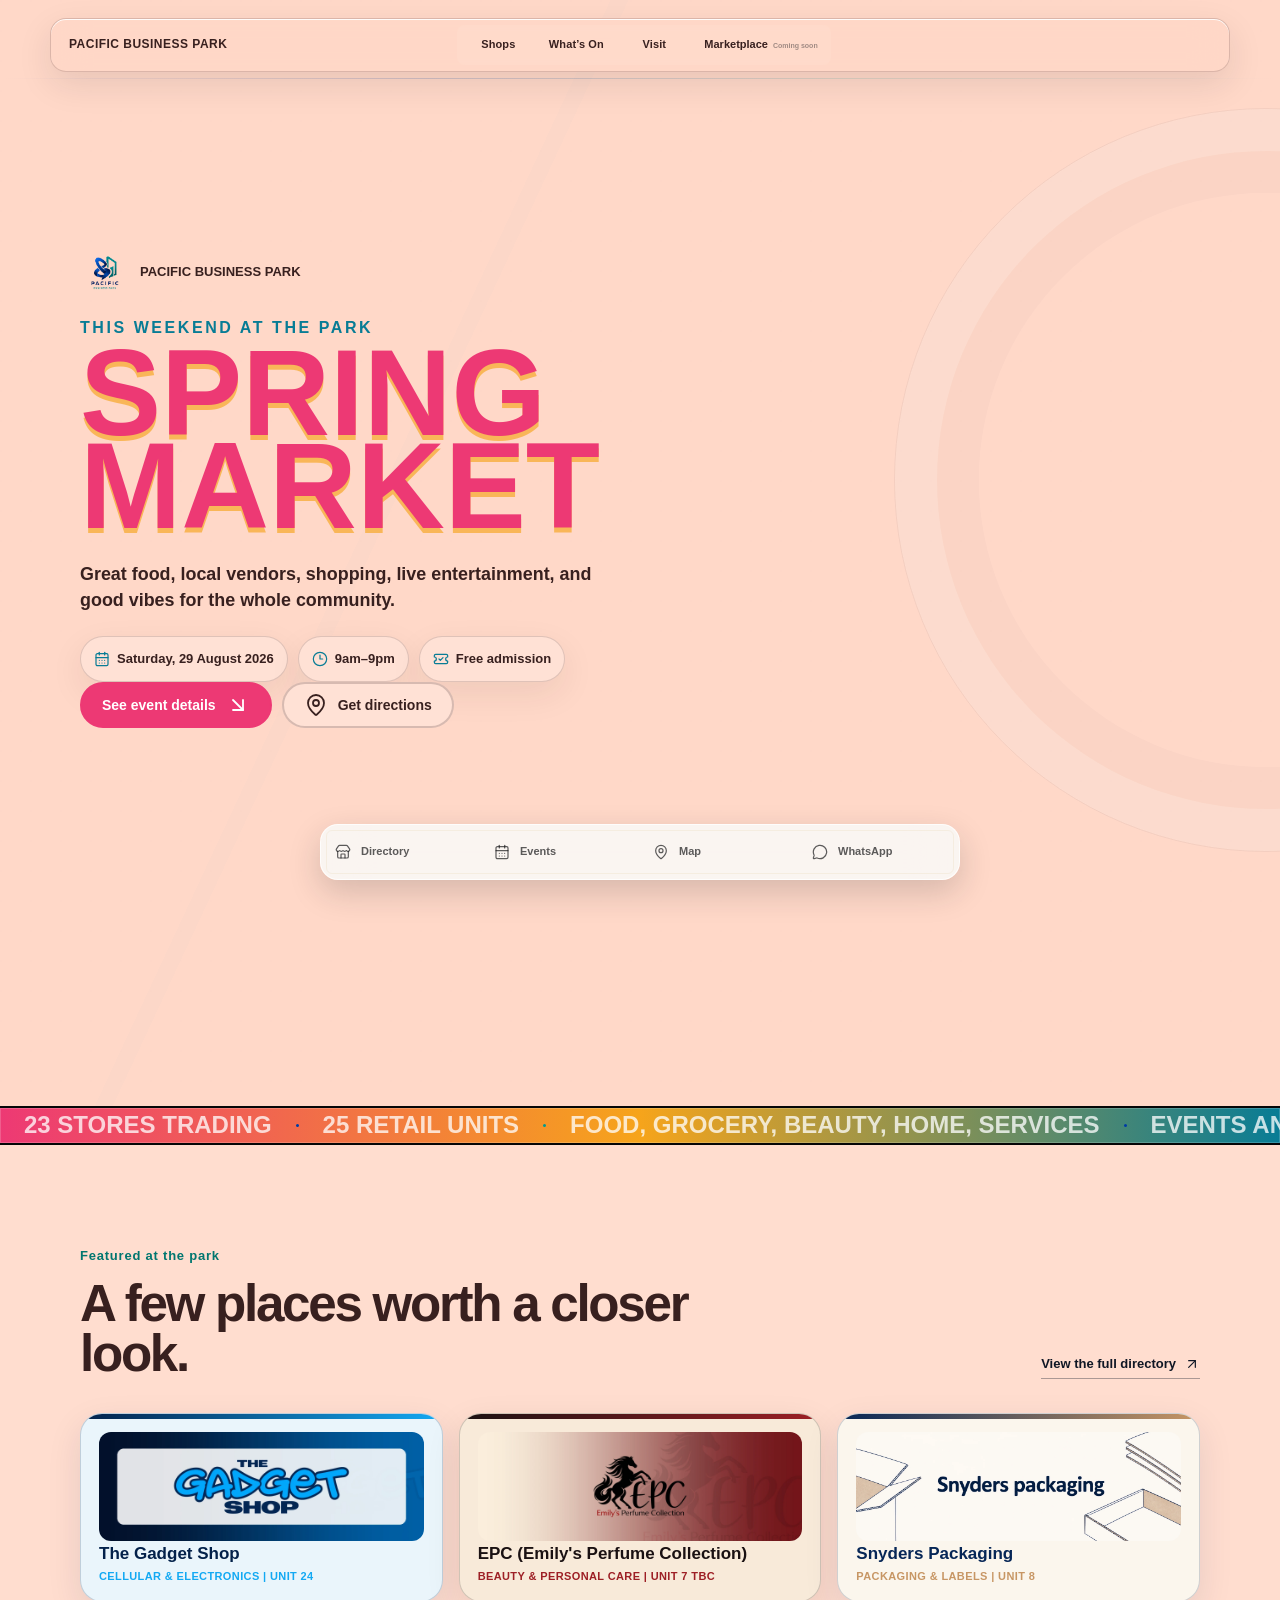
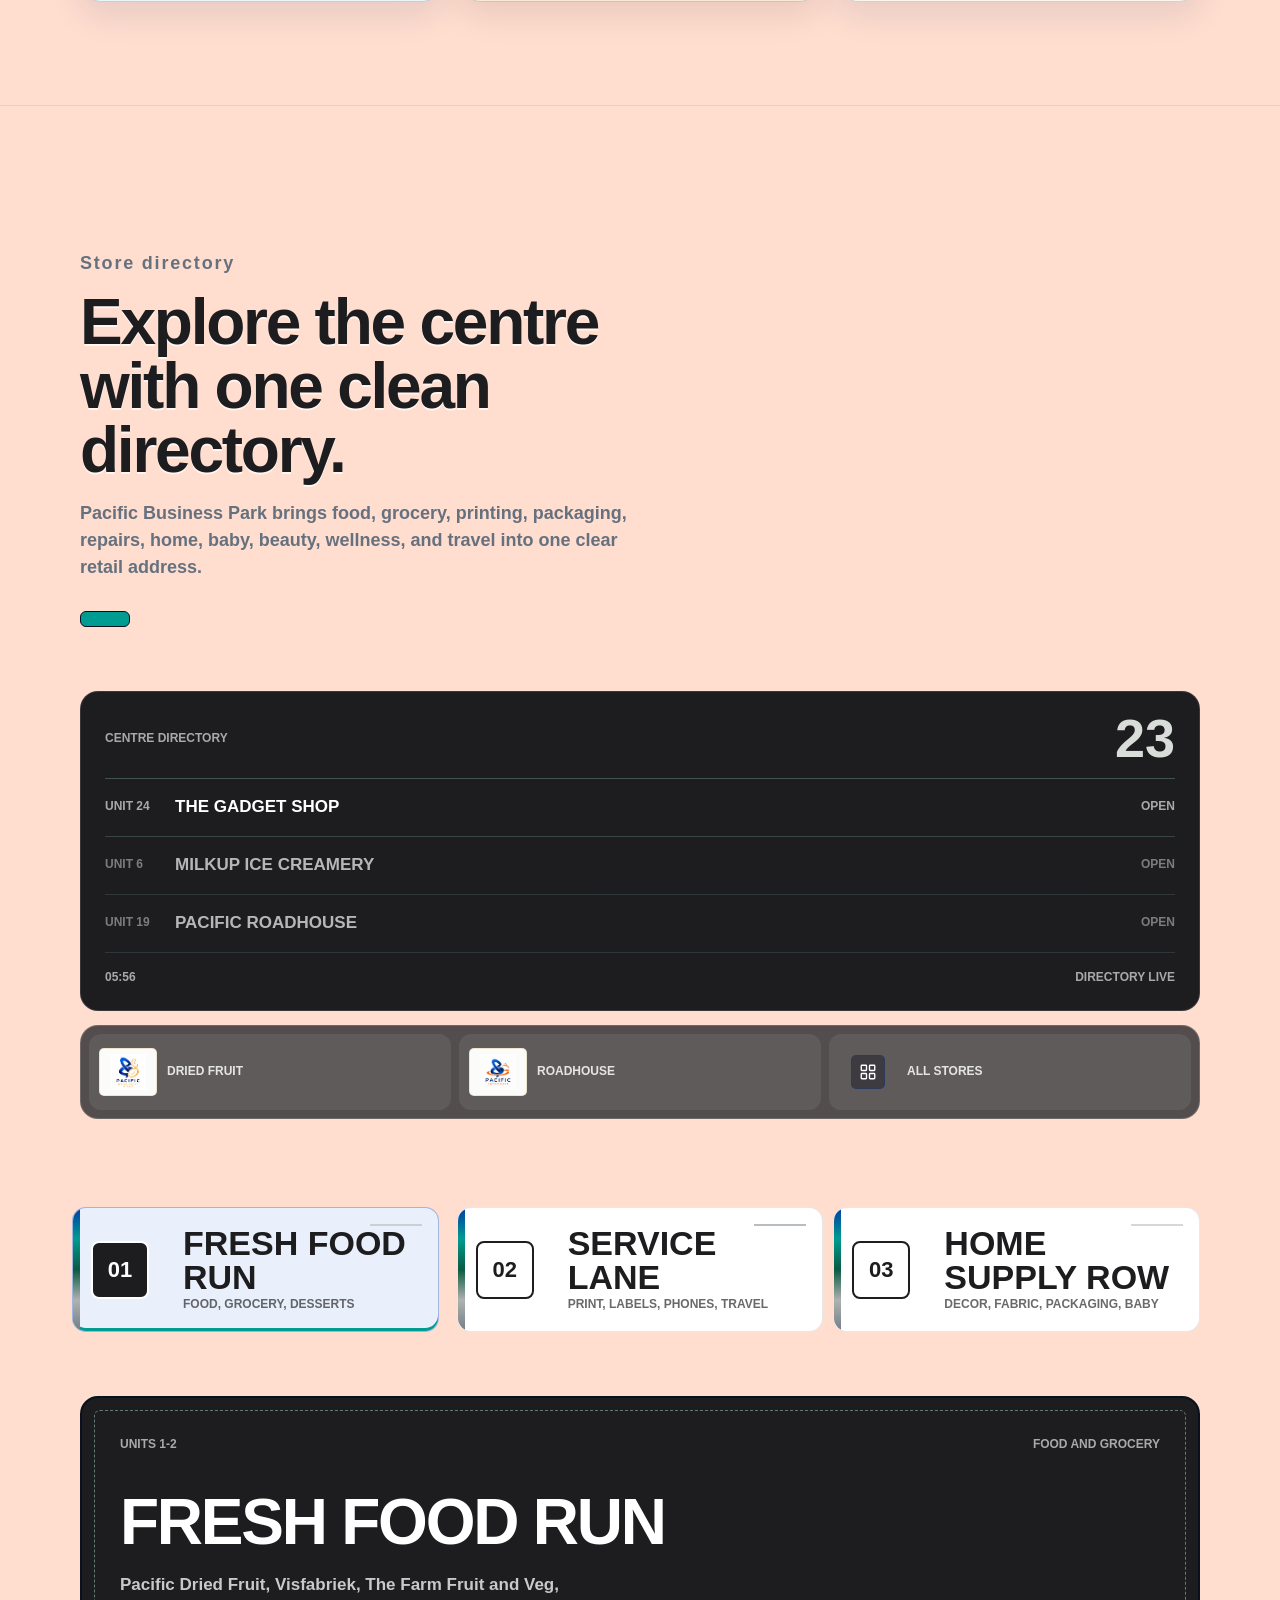
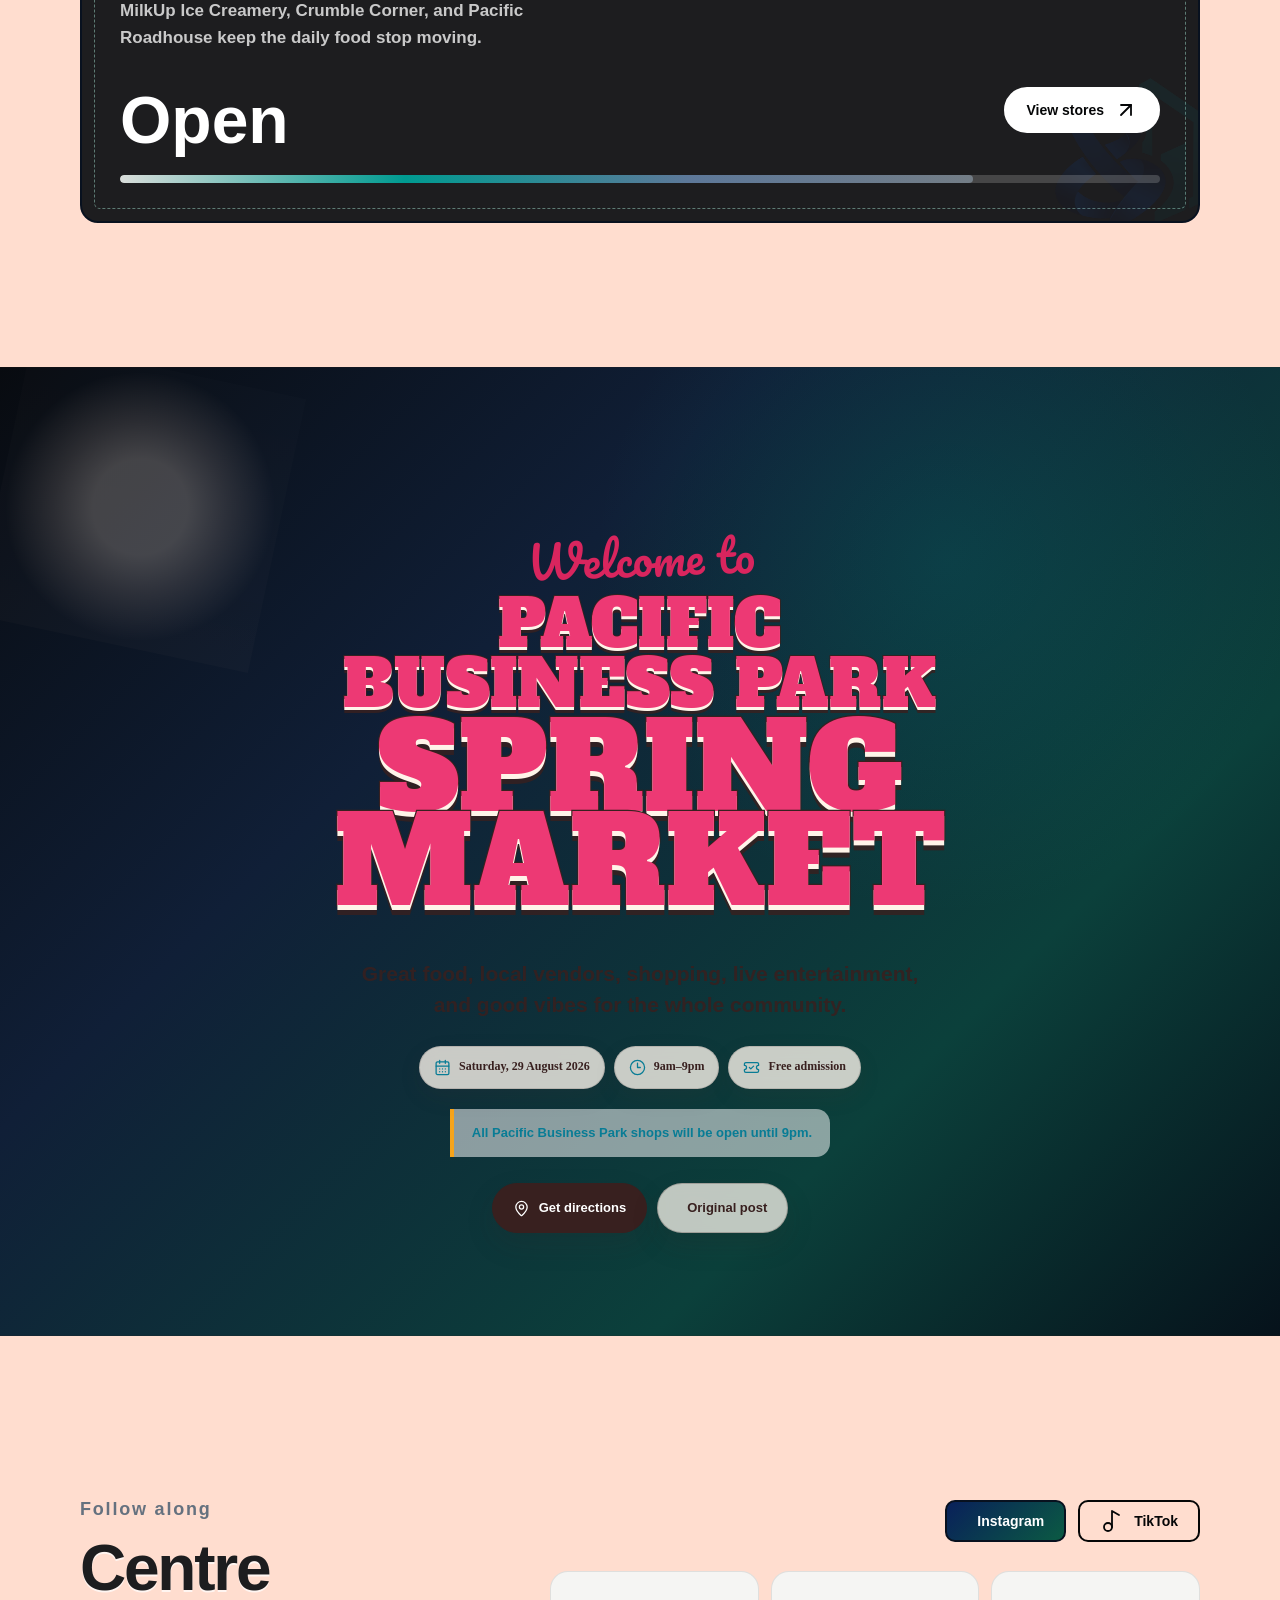
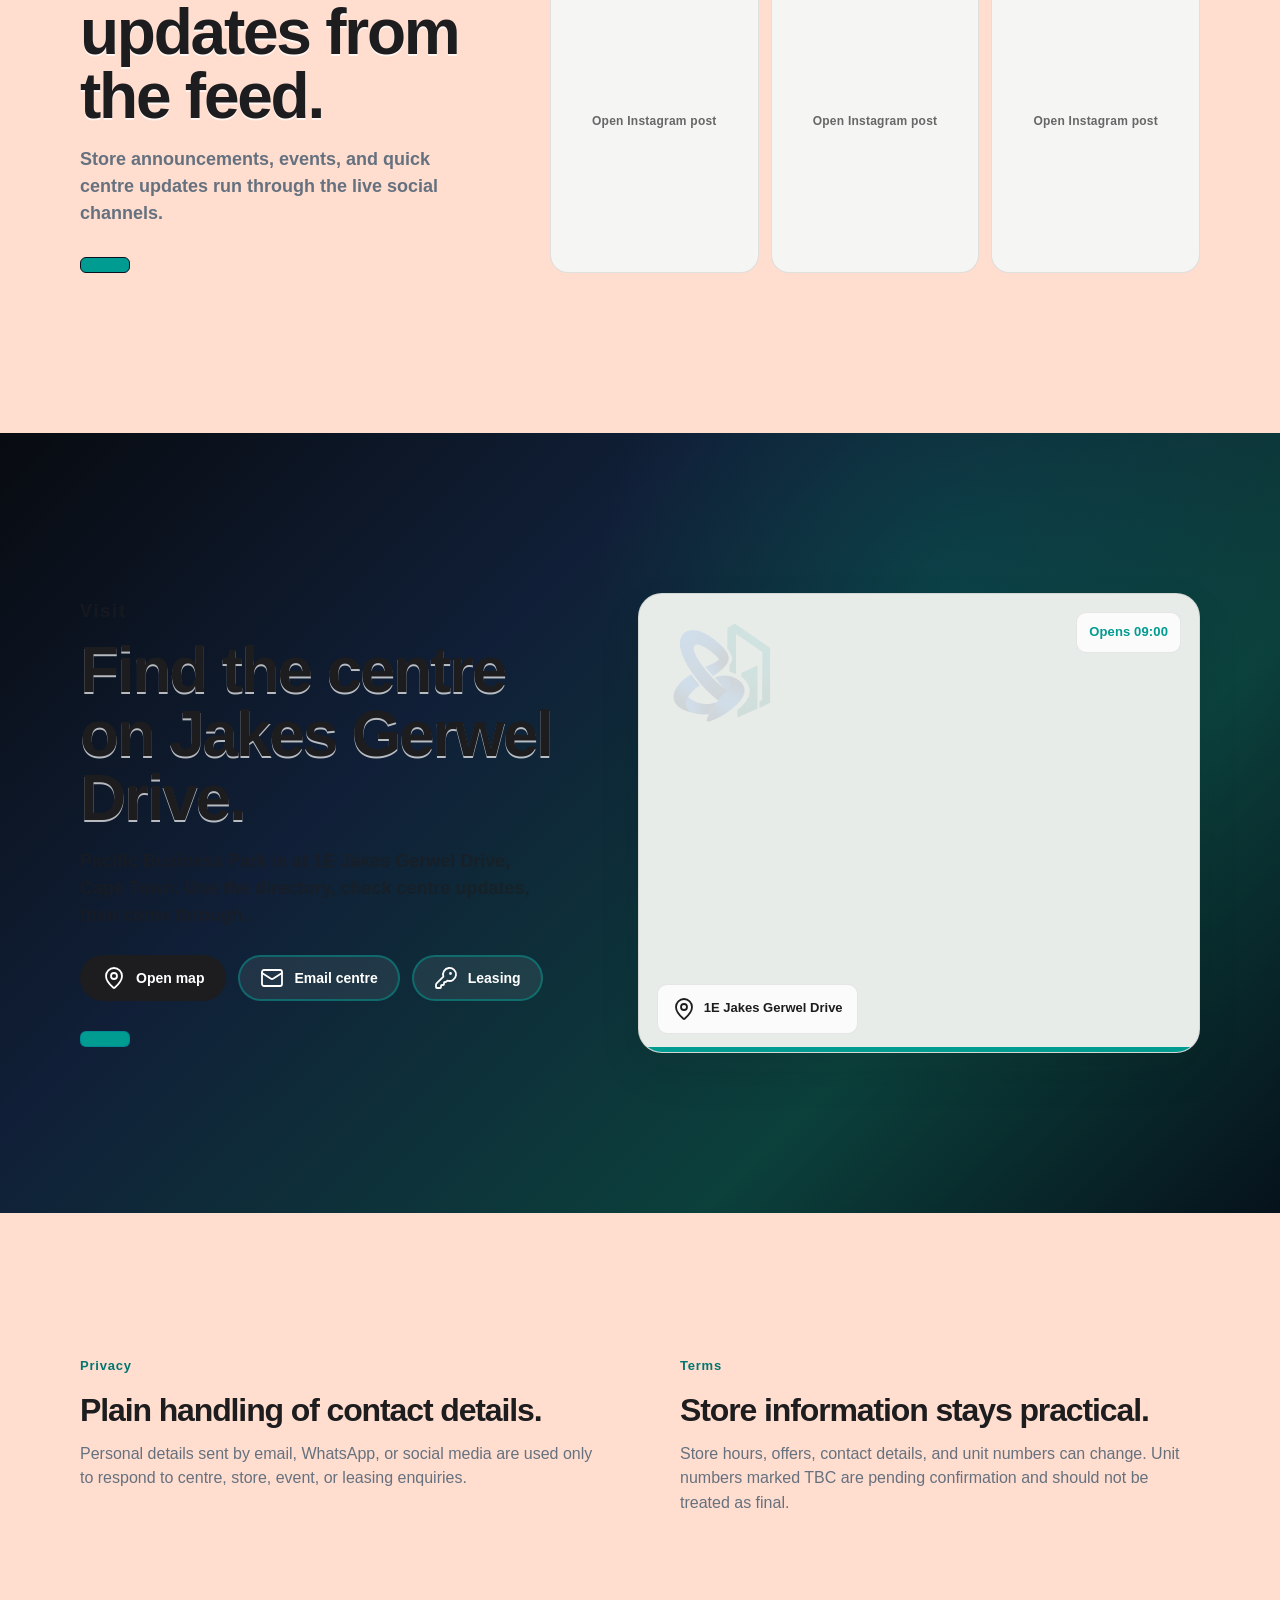
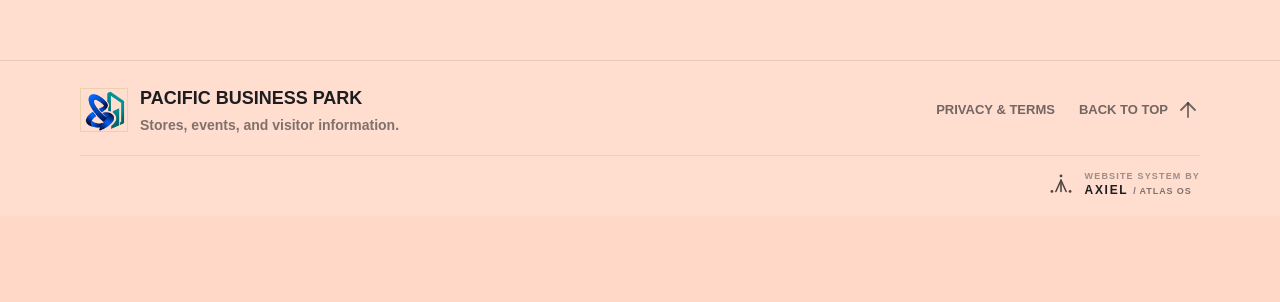
==== index.html @ 5b463603 "Build Spring Market site takeover preview" ====
<!doctype html>
<html lang="en">
  <head>
    <meta charset="utf-8" />
    <meta name="viewport" content="width=device-width, initial-scale=1" />
    <meta name="theme-color" content="#050505" />
    <meta name="color-scheme" content="light" />
    <meta name="apple-mobile-web-app-title" content="Pacific Park" />
    <title>Pacific Business Park | Stores, Events & Shopping in Cape Town</title>
    <meta
      name="description"
      content="Pacific Business Park in Cape Town. Explore stores, events, trading hours, and visitor information."
    />
    <link rel="canonical" href="https://pacificbusinesspark.co.za/" />
    <link rel="icon" type="image/x-icon" href="assets/favicon/favicon.ico" />
    <link rel="icon" type="image/png" sizes="16x16" href="assets/favicon/favicon-16x16.png" />
    <link rel="icon" type="image/png" sizes="32x32" href="assets/favicon/favicon-32x32.png" />
    <link rel="icon" type="image/png" sizes="48x48" href="assets/favicon/favicon-48x48.png" />
    <link rel="apple-touch-icon" sizes="180x180" href="assets/favicon/apple-touch-icon.png" />
    <link rel="icon" type="image/png" sizes="192x192" href="assets/favicon/icon-192x192.png" />
    <link rel="icon" type="image/png" sizes="512x512" href="assets/favicon/icon-512x512.png" />
    <link rel="manifest" href="site.webmanifest" />
    <meta property="og:type" content="website" />
    <meta property="og:site_name" content="Pacific Business Park" />
    <meta property="og:title" content="Pacific Business Park | Stores, Events & Shopping in Cape Town" />
    <meta
      property="og:description"
      content="Pacific Business Park in Cape Town. Explore stores, events, trading hours, and visitor information."
    />
    <meta property="og:image" content="https://pacificbusinesspark.co.za/images/og-image.jpg" />
    <meta property="og:image:width" content="1200" />
    <meta property="og:image:height" content="630" />
    <meta property="og:image:alt" content="Pacific Business Park in Cape Town" />
    <meta property="og:url" content="https://pacificbusinesspark.co.za/" />
    <meta property="og:locale" content="en_ZA" />
    <meta name="twitter:card" content="summary_large_image" />
    <meta name="twitter:title" content="Pacific Business Park | Stores, Events & Shopping in Cape Town" />
    <meta
      name="twitter:description"
      content="Pacific Business Park in Cape Town. Explore stores, events, trading hours, and visitor information."
    />
    <meta name="twitter:image" content="https://pacificbusinesspark.co.za/images/og-image.jpg" />
    <meta name="twitter:image:alt" content="Pacific Business Park in Cape Town" />
    <script type="application/ld+json">
      {
        "@context": "https://schema.org",
        "@type": "ShoppingCenter",
        "name": "Pacific Business Park",
        "url": "https://pacificbusinesspark.co.za/",
        "image": "https://pacificbusinesspark.co.za/images/og-image.jpg",
        "address": {
          "@type": "PostalAddress",
          "streetAddress": "1E Jakes Gerwel Drive",
          "addressLocality": "Cape Town",
          "addressCountry": "ZA"
        },
        "sameAs": [
          "https://www.instagram.com/pacific_business_park/",
          "https://www.tiktok.com/@pacific_business_park"
        ],
        "openingHoursSpecification": [
          {
            "@type": "OpeningHoursSpecification",
            "dayOfWeek": ["Monday", "Tuesday", "Wednesday", "Thursday", "Friday", "Saturday"],
            "opens": "09:00",
            "closes": "18:00"
          },
          {
            "@type": "OpeningHoursSpecification",
            "dayOfWeek": "Sunday",
            "opens": "09:00",
            "closes": "13:00"
          }
        ]
      }
    </script>

    <link rel="stylesheet" href="styles.css" />
    <script src="assets/event-config.js"></script>
    <script src="assets/stores-data.js"></script>
    <script src="vendor/lucide.min.js" defer></script>
    <script src="app.js" defer></script>
  </head>
  <body>
    <a class="skip-link" href="#main-content">Skip to content</a>
    <div class="scroll-progress" aria-hidden="true"><span id="scroll-progress-bar"></span></div>

    <header class="site-header" id="site-header">
      <a class="header-context" href="#home" aria-label="Pacific Business Park home">
        <span>Pacific Business Park</span>
      </a>

      <nav class="desktop-nav" aria-label="Primary navigation">
        <a href="#today">Shops</a>
        <a href="#events" data-event-link>What’s On</a>
        <a href="#visit">Visit</a>
        <button class="marketplace-link" type="button" data-marketplace>
          <span>Marketplace</span>
          <small>Coming soon</small>
        </button>
      </nav>

      <div class="header-actions">
        <button class="icon-button nav-toggle" id="nav-toggle" type="button" aria-label="Open menu" aria-expanded="false">
          <i data-lucide="menu"></i>
        </button>
      </div>
    </header>

    <nav class="mobile-nav" id="mobile-nav" aria-label="Mobile navigation">
      <a href="#today"><span>Shops</span><i data-lucide="arrow-up-right"></i></a>
      <a href="#events" data-event-link><span>What’s On</span><i data-lucide="arrow-up-right"></i></a>
      <a href="#visit"><span>Visit</span><i data-lucide="arrow-up-right"></i></a>
      <button type="button" data-marketplace><span>Marketplace</span><small>Coming soon</small></button>
    </nav>

    <div class="marketplace-notice" id="marketplace-notice" role="status" aria-live="polite" hidden>
      Marketplace is coming soon.
    </div>

    <nav class="quick-dock" aria-label="Quick actions">
      <a class="dock-action" href="#directory-drawer" data-open-directory aria-label="Open store directory">
        <i data-lucide="store"></i>
        <span>Directory</span>
      </a>
      <a class="dock-action" href="#events" data-event-link aria-label="View events">
        <i data-lucide="calendar-days"></i>
        <span>Events</span>
      </a>
      <a class="dock-action" href="https://www.google.com/maps/search/?api=1&query=1E+Jakes+Gerwel+Drive,+Cape+Town" target="_blank" rel="noopener noreferrer" aria-label="Open map">
        <i data-lucide="map-pin"></i>
        <span>Map</span>
      </a>
      <a class="dock-action" href="https://wa.me/27664214085" target="_blank" rel="noopener noreferrer" aria-label="WhatsApp centre">
        <i data-lucide="message-circle"></i>
        <span>WhatsApp</span>
      </a>
    </nav>

    <main id="main-content">
      <section class="hero" id="home" aria-label="Pacific Business Park live directory">
        <div class="hero-site-render" aria-hidden="true"></div>
        <canvas id="hero-canvas" aria-hidden="true"></canvas>
        <div class="texture-screen" aria-hidden="true"></div>
        <picture class="event-takeover-artwork" aria-hidden="true">
          <source id="event-takeover-artwork-mobile" media="(max-width: 700px)" srcset="images/events/spring-market-scene-mobile-v2.webp" />
          <img id="event-takeover-artwork" src="images/events/spring-market-scene-v2.webp" alt="" width="1672" height="941" decoding="async" />
        </picture>
        <div class="hero-shell">
          <div class="hero-grid">
            <div class="hero-copy hero-copy-default" data-reveal>
              <div class="hero-identity">
                <div class="hero-logo" aria-hidden="true">
                  <img src="images/pacific-business-park-logo-cutout.webp" alt="Pacific Business Park" width="1254" height="1254" fetchpriority="high" decoding="async" />
                </div>
                <div class="identity-copy">
                <p class="eyebrow">A place for everyday life</p>
                <h1><span>Everyday trade.</span><span>Close to home.</span></h1>
              </div>
              </div>
              <p class="hero-intro">
                Food, services, and everyday essentials brought together in one clear place.
              </p>
              <div class="hero-actions">
                <a class="button button-light" href="#directory-drawer" data-open-directory>
                  <span>Browse shops</span>
                  <i data-lucide="arrow-down-right"></i>
                </a>
                <a class="button button-ghost" href="#events" data-event-link>
                  <i data-lucide="calendar-days"></i>
                  <span>What's on</span>
                </a>
              </div>
            </div>
            <div class="event-takeover" aria-labelledby="event-takeover-title">
              <div class="event-takeover-brand">
                <img src="images/pacific-business-park-logo-cutout.webp" alt="Pacific Business Park" width="1254" height="1254" />
                <span id="event-takeover-venue">Pacific Business Park</span>
              </div>
              <p class="event-takeover-kicker">This weekend at the park</p>
              <h1 id="event-takeover-title"><span>Spring</span><span>Market</span></h1>
              <p class="event-takeover-intro" id="event-takeover-description">Great food, local vendors, shopping, live entertainment, and good vibes for the whole community.</p>
              <div class="event-takeover-facts">
                <span><i data-lucide="calendar-days"></i><strong id="event-takeover-date">Saturday, 29 August 2026</strong></span>
                <span><i data-lucide="clock-3"></i><strong id="event-takeover-time">9am–9pm</strong></span>
                <span><i data-lucide="ticket-check"></i><strong id="event-takeover-admission">Free admission</strong></span>
              </div>
              <div class="event-countdown" aria-live="polite">
                <span class="event-countdown-label">Market opens in</span>
                <strong id="event-countdown">21h 00m</strong>
                <small>Automatic event mode</small>
              </div>
              <div class="event-takeover-actions">
                <a class="button event-primary-action" href="#events"><span>See event details</span><i data-lucide="arrow-down-right"></i></a>
                <a class="button event-secondary-action" id="event-takeover-directions" href="https://www.google.com/maps/search/?api=1&amp;query=1E+Jakes+Gerwel+Drive,+Cape+Town" target="_blank" rel="noopener noreferrer"><i data-lucide="map-pin"></i><span>Get directions</span></a>
              </div>
            </div>
          </div>
        </div>

        <a class="hero-peek" href="#directory-drawer" aria-label="Open store directory" data-open-directory>
          <span>Store directory</span>
          <i data-lucide="chevrons-down"></i>
        </a>
      </section>

      <section class="ticker-band" aria-label="Fast moving highlights">
        <div class="ticker-track">
          <span>23 stores trading</span><b></b>
          <span>25 retail units</span><b></b>
          <span>Food, grocery, beauty, home, services</span><b></b>
          <span>Events and centre activations</span><b></b>
          <span>1E Jakes Gerwel Drive</span><b></b>
          <span aria-hidden="true">23 stores trading</span><b aria-hidden="true"></b>
          <span aria-hidden="true">25 retail units</span><b aria-hidden="true"></b>
          <span aria-hidden="true">Food, grocery, beauty, home, services</span><b aria-hidden="true"></b>
          <span aria-hidden="true">Events and centre activations</span><b aria-hidden="true"></b>
          <span aria-hidden="true">1E Jakes Gerwel Drive</span><b aria-hidden="true"></b>
        </div>
      </section>

      <section class="featured-stores-section" aria-labelledby="featured-stores-title">
        <div class="section-shell featured-stores-shell">
          <div class="featured-stores-heading" data-reveal>
            <div>
              <p class="eyebrow">Featured at the park</p>
              <h2 id="featured-stores-title">A few places worth a closer look.</h2>
            </div>
            <a href="#directory-drawer" data-open-directory>
              <span>View the full directory</span>
              <i data-lucide="arrow-up-right"></i>
            </a>
          </div>
          <div
            class="featured-stores-grid"
            id="featured-stores-grid"
            aria-label="Rotating featured stores"
          ></div>
        </div>
      </section>

      <section class="section today-section" id="today">
        <div class="section-shell today-layout">
          <div class="section-heading" data-reveal>
            <p class="eyebrow">Store directory</p>
            <h2>Explore the centre with one clean directory.</h2>
            <p>
              Pacific Business Park brings food, grocery, printing, packaging, repairs, home, baby, beauty, wellness, and travel into one clear retail address.
            </p>
          </div>

          <div class="utility-strip" data-reveal>
            <aside class="counter-board" aria-label="Live centre board">
              <div class="board-header">
                <span>Centre directory</span>
                <strong id="calling-number">PBP</strong>
              </div>
              <div class="order-row">
                <span>Unit 24</span>
                <strong>The Gadget Shop</strong>
                <em>Open</em>
              </div>
              <div class="order-row muted">
                <span>Unit 6</span>
                <strong>MilkUp Ice Creamery</strong>
                <em>Open</em>
              </div>
              <div class="order-row muted">
                <span>Unit 19</span>
                <strong>Pacific Roadhouse</strong>
                <em>Open</em>
              </div>
              <div class="board-footer">
                <span id="live-clock">--:--</span>
                <span>Directory live</span>
              </div>
            </aside>

            <div class="hero-launcher" aria-label="Pacific family shortcuts">
              <button type="button" data-open-store="pacific-dried-fruit">
                <img src="images/pacific-dried-fruit-and-nut.webp" alt="" width="1254" height="1254" loading="lazy" decoding="async" />
                <span>Dried Fruit</span>
              </button>
              <button type="button" data-open-store="pacific-roadhouse">
                <img src="images/pacific-roadhouse.webp" alt="" width="1254" height="1254" loading="lazy" decoding="async" />
                <span>Roadhouse</span>
              </button>
              <button type="button" data-open-directory>
                <i data-lucide="layout-grid"></i>
                <span>All stores</span>
              </button>
            </div>
          </div>

          <div class="special-stage" data-reveal aria-live="polite">
            <div class="stage-meta">
              <span id="special-time">Units 1-2</span>
              <span id="special-pace">Food and grocery</span>
            </div>
            <h3 id="special-title">Fresh Food Run</h3>
            <p id="special-copy">
              Pacific Dried Fruit, Visfabriek, The Farm Fruit and Veg, MilkUp Ice Creamery, Crumble Corner, and Pacific Roadhouse keep the daily food stop moving.
            </p>
            <div class="stage-bottom">
              <strong id="special-price">Open</strong>
              <a class="button button-dark" href="#directory-drawer" data-open-directory>
                <span>View stores</span>
                <i data-lucide="arrow-up-right"></i>
              </a>
            </div>
            <div class="heat-meter" aria-label="Demand level">
              <span id="heat-fill"></span>
            </div>
          </div>

          <div class="ticket-stack" id="ticket-stack" data-reveal>
            <button class="special-ticket active" type="button" data-special="daily">
              <span class="ticket-number">01</span>
              <strong>Fresh Food Run</strong>
              <small>Food, grocery, desserts</small>
            </button>
            <button class="special-ticket" type="button" data-special="services">
              <span class="ticket-number">02</span>
              <strong>Service Lane</strong>
              <small>Print, labels, phones, travel</small>
            </button>
            <button class="special-ticket" type="button" data-special="home">
              <span class="ticket-number">03</span>
              <strong>Home Supply Row</strong>
              <small>Decor, fabric, packaging, baby</small>
            </button>
          </div>

        </div>
      </section>

      <section
        class="section events-section event-campaign-section"
        id="events"
        aria-labelledby="event-campaign-title"
        hidden
      >
        <picture class="event-campaign-picture" aria-hidden="true">
          <source
            id="event-campaign-artwork-mobile"
            media="(max-width: 700px)"
            srcset="images/events/spring-market-scene-mobile-v2.webp"
          />
          <img
            class="event-campaign-scene"
            id="event-campaign-artwork"
            src="images/events/spring-market-scene-v2.webp"
            alt=""
            width="1672"
            height="941"
            loading="lazy"
            decoding="async"
          />
        </picture>

        <div class="section-shell event-campaign-native" data-reveal>
          <p class="event-campaign-script" id="event-campaign-eyebrow">Welcome to</p>
          <p class="event-campaign-venue" id="event-campaign-venue">Pacific Business Park</p>
          <h2 id="event-campaign-title"><span>Spring</span><span>Market</span></h2>

          <p class="event-campaign-description" id="event-campaign-description">
            Great food, local vendors, shopping, live entertainment, and good vibes for the whole community.
          </p>

          <div class="event-campaign-facts" aria-label="Event date, time, and admission">
            <span><i data-lucide="calendar-days"></i><strong id="event-campaign-date">Saturday, 29 August 2026</strong></span>
            <span><i data-lucide="clock-3"></i><strong id="event-campaign-time">9am–9pm</strong></span>
            <span><i data-lucide="ticket-check"></i><strong id="event-campaign-admission">Free admission</strong></span>
          </div>

          <p class="event-campaign-note" id="event-campaign-note">
            All Pacific Business Park shops will be open until 9pm.
          </p>

          <div class="event-campaign-actions">
            <a id="event-campaign-directions" href="https://www.google.com/maps/search/?api=1&amp;query=1E+Jakes+Gerwel+Drive,+Cape+Town" target="_blank" rel="noopener noreferrer">
              <i data-lucide="map-pin"></i><span>Get directions</span>
            </a>
            <a id="event-campaign-instagram" href="https://www.instagram.com/pacific_business_park/p/DcbFGfVNT3Q/" target="_blank" rel="noopener noreferrer">
              <i data-lucide="instagram"></i><span>Original post</span>
            </a>
          </div>
        </div>
      </section>

      <section class="section social-section" id="social">
        <div class="section-shell">
          <div class="section-heading" data-reveal>
            <p class="eyebrow">Follow along</p>
            <h2>Centre updates from the feed.</h2>
            <p>
              Store announcements, events, and quick centre updates run through the live social channels.
            </p>
          </div>

          <div class="social-actions" data-reveal>
            <a class="button button-dark" href="https://www.instagram.com/pacific_business_park/" target="_blank" rel="noopener noreferrer">
              <i data-lucide="instagram"></i>
              <span>Instagram</span>
            </a>
            <a class="button button-light-outline" href="https://www.tiktok.com/@pacific_business_park" target="_blank" rel="noopener noreferrer">
              <i data-lucide="music-2"></i>
              <span>TikTok</span>
            </a>
          </div>

          <div class="instagram-grid" data-reveal>
            <blockquote class="instagram-media" data-instgrm-permalink="https://www.instagram.com/p/DcLfaQmOnMs/" data-instgrm-version="14">
              <a href="https://www.instagram.com/p/DcLfaQmOnMs/" target="_blank" rel="noopener noreferrer">Open Instagram post</a>
            </blockquote>
            <blockquote class="instagram-media" data-instgrm-permalink="https://www.instagram.com/p/Db8OtkZNNbn/" data-instgrm-version="14">
              <a href="https://www.instagram.com/p/Db8OtkZNNbn/" target="_blank" rel="noopener noreferrer">Open Instagram post</a>
            </blockquote>
            <blockquote class="instagram-media" data-instgrm-permalink="https://www.instagram.com/p/Db5RuIoOkkD/" data-instgrm-version="14">
              <a href="https://www.instagram.com/p/Db5RuIoOkkD/" target="_blank" rel="noopener noreferrer">Open Instagram post</a>
            </blockquote>
          </div>
        </div>
      </section>

      <section class="section visit-section" id="visit">
        <div class="section-shell visit-layout">
          <div class="visit-copy" data-reveal>
            <p class="eyebrow">Visit</p>
            <h2>Find the centre on Jakes Gerwel Drive.</h2>
            <p>
              Pacific Business Park is at 1E Jakes Gerwel Drive, Cape Town. Use the directory, check centre updates, then come through.
            </p>
            <div class="visit-actions">
              <a class="button button-light" href="https://www.google.com/maps/search/?api=1&query=1E+Jakes+Gerwel+Drive,+Cape+Town" target="_blank" rel="noopener noreferrer">
                <i data-lucide="map-pin"></i>
                <span>Open map</span>
              </a>
              <a class="button button-ghost" href="mailto:info@pacificbusinesspark.co.za">
                <i data-lucide="mail"></i>
                <span>Email centre</span>
              </a>
              <a class="button button-ghost" href="mailto:info@pacificbusinesspark.co.za?subject=Pacific%20Business%20Park%20leasing%20enquiry">
                <i data-lucide="key-round"></i>
                <span>Leasing</span>
              </a>
            </div>
          </div>

          <div class="route-panel" data-reveal aria-label="Pacific Business Park Google map">
            <iframe
              title="Pacific Business Park location on Google Maps"
              src="https://www.google.com/maps?q=1E+Jakes+Gerwel+Drive,+Cape+Town&output=embed"
              loading="lazy"
              referrerpolicy="no-referrer-when-downgrade"
            ></iframe>
            <div class="route-label">
              <i data-lucide="map-pin"></i>
              <span>1E Jakes Gerwel Drive</span>
            </div>
            <div class="route-stamp">Open today</div>
          </div>
        </div>
      </section>

      <section class="section legal-section" id="legal">
        <div class="section-shell legal-grid">
          <article data-reveal>
            <p class="eyebrow">Privacy</p>
            <h2>Plain handling of contact details.</h2>
            <p>
              Personal details sent by email, WhatsApp, or social media are used only to respond to centre, store, event, or leasing enquiries.
            </p>
          </article>
          <article data-reveal>
            <p class="eyebrow">Terms</p>
            <h2>Store information stays practical.</h2>
            <p>
              Store hours, offers, contact details, and unit numbers can change. Unit numbers marked TBC are pending confirmation and should not be treated as final.
            </p>
          </article>
        </div>
      </section>
    </main>

    <footer class="site-footer">
      <div class="footer-main">
        <div class="footer-brand">
          <span class="brand-mark brand-mark-footer" aria-hidden="true">
            <img src="images/pacific-business-park-symbol-transparent.webp" alt="" width="1312" height="1199" loading="lazy" decoding="async" />
          </span>
          <span class="footer-brand-copy">
            <strong>Pacific Business Park</strong>
            <span>Stores, events, and visitor information.</span>
          </span>
        </div>
        <nav class="footer-links" aria-label="Footer links">
          <a href="#legal">Privacy &amp; terms</a>
          <a href="#home">Back to top <i data-lucide="arrow-up"></i></a>
        </nav>
      </div>
      <div class="footer-credit-row">
        <a
          class="axiel-credit"
          href="https://axiel.co.za/"
          target="_blank"
          rel="noopener noreferrer"
          aria-label="Website system by Axiel, built on Atlas OS"
        >
          <img src="images/axiel-mark.svg" alt="" width="300" height="300" loading="lazy" decoding="async" aria-hidden="true" />
          <span class="axiel-credit-copy">
            <span class="axiel-credit-label">Website system by</span>
            <span class="axiel-credit-brand">AXIEL <b>/ ATLAS OS</b></span>
          </span>
        </a>
      </div>
    </footer>

    <section class="directory-drawer" id="directory-drawer" hidden aria-hidden="true">
      <button class="drawer-scrim" type="button" data-close-directory aria-label="Close store directory"></button>
      <div class="drawer-panel" role="dialog" aria-modal="true" aria-labelledby="directory-title" tabindex="-1">
        <div class="drawer-header">
          <div>
            <p class="eyebrow">Store directory</p>
            <h2 id="directory-title">Pacific Business Park shops.</h2>
          </div>
          <button class="icon-button drawer-close" type="button" data-close-directory aria-label="Close store directory">
            <i data-lucide="x"></i>
          </button>
        </div>

        <div class="directory-controls">
          <label class="directory-search">
            <span>Search stores</span>
            <input type="search" id="store-search" placeholder="Search by store name, category, or service" autocomplete="off" />
          </label>
          <div class="directory-tabs" id="category-tabs" role="group" aria-label="Filter by category"></div>
          <div class="alpha-filter" id="alpha-filter" role="group" aria-label="Filter by first letter"></div>
        </div>

        <p class="directory-results" id="directory-results">Loading stores.</p>
        <div class="directory-grid" id="directory-grid"></div>
      </div>
    </section>

    <dialog class="store-dialog" id="store-dialog" aria-labelledby="dialog-name">
      <div class="store-dialog-shell" id="store-dialog-shell">
        <button class="icon-button dialog-close" id="dialog-close" type="button" aria-label="Close store details">
          <i data-lucide="x"></i>
        </button>
        <div class="dialog-brand-stage" id="dialog-brand"></div>
        <section class="dialog-hero-copy">
          <p class="dialog-category" id="dialog-category"></p>
          <h2 id="dialog-name"></h2>
          <p class="dialog-campaign" id="dialog-campaign"></p>
        </section>
        <section class="dialog-details">
          <div>
            <p class="dialog-meta" id="dialog-meta"></p>
            <p class="dialog-hours" id="dialog-hours"></p>
            <p id="dialog-description"></p>
            <div class="dialog-actions" id="dialog-actions"></div>
          </div>
          <aside class="dialog-palette" id="dialog-palette" aria-label="Storefront colours"></aside>
        </section>
      </div>
    </dialog>
    <script async src="//www.instagram.com/embed.js"></script>
  </body>
</html>
---- styles.css ----
@font-face {
  font-family: "Campaign Script";
  src: url("assets/fonts/Pacifico-Regular.ttf") format("truetype");
  font-style: normal;
  font-weight: 400;
  font-display: swap;
}

@font-face {
  font-family: "Campaign Slab";
  src: url("assets/fonts/AlfaSlabOne-Regular.ttf") format("truetype");
  font-style: normal;
  font-weight: 400;
  font-display: swap;
}

:root {
  --black: #050607;
  --night: #08111f;
  --deep-navy: #09205a;
  --pacific-blue: #003da5;
  --sky-blue: #1976bf;
  --harbour-blue: #00518d;
  --signal-teal: #009b91;
  --oxide-teal: #00766f;
  --forest-green: #0b5a43;
  --leaf-green: #2f9d6a;
  --mint: #d8f2ea;
  --lane-gold: #c8a35f;
  --signal-coral: #d86f4a;
  --ivory: #f7f1e6;
  --champagne: #d8c18a;
  --lacquer: #171819;
  --ink: #101725;
  --charcoal: #252a31;
  --graphite: #354052;
  --steel: #65717f;
  --smoke: #a3aeb7;
  --line: #d9d6ce;
  --paper: #f3efe6;
  --white: #fffdf7;
  --header-height: 78px;
  --dock-height: 64px;
  --shell: 1180px;
  --radius: 8px;
}

* {
  box-sizing: border-box;
  letter-spacing: 0;
}

html {
  scroll-behavior: smooth;
  scroll-padding-top: var(--header-height);
}

body {
  min-width: 320px;
  margin: 0;
  padding-bottom: calc(var(--dock-height) + 22px);
  overflow-x: hidden;
  color: var(--ink);
  background:
    radial-gradient(circle at 12% 0%, rgba(0, 61, 165, 0.1), transparent 34rem),
    radial-gradient(circle at 86% 26%, rgba(200, 163, 95, 0.08), transparent 30rem),
    linear-gradient(180deg, #f8faf9 0%, var(--paper) 46%, #e8eeec 100%);
  font-family: "Segoe UI Variable Text", "Segoe UI", Arial, sans-serif;
  -webkit-font-smoothing: antialiased;
}

body.nav-open {
  overflow: hidden;
}

button,
input {
  font: inherit;
}

button,
a {
  -webkit-tap-highlight-color: transparent;
}

a {
  color: inherit;
}

canvas,
img,
svg {
  display: block;
}

h1,
h2,
h3,
p {
  margin: 0;
}

h1,
h2,
h3,
.wordmark {
  font-family: Bahnschrift, "Arial Narrow", "Segoe UI", sans-serif;
}

button:focus-visible,
a:focus-visible {
  outline: 3px solid var(--white);
  outline-offset: 3px;
}

.skip-link {
  position: fixed;
  top: 10px;
  left: 10px;
  z-index: 250;
  transform: translateY(-150%);
  padding: 10px 14px;
  color: var(--black);
  background: var(--white);
  border: 1px solid var(--black);
  border-radius: 6px;
  font-weight: 800;
  text-decoration: none;
}

.skip-link:focus {
  transform: translateY(0);
}

.scroll-progress {
  position: fixed;
  inset: 0 0 auto;
  z-index: 240;
  height: 3px;
  pointer-events: none;
  background: transparent;
}

.scroll-progress span {
  display: block;
  width: 0;
  height: 100%;
  background: linear-gradient(90deg, var(--pacific-blue), var(--signal-teal), var(--lane-gold), var(--signal-coral));
}

.site-header {
  position: fixed;
  inset: 0 0 auto;
  z-index: 200;
  height: var(--header-height);
  display: grid;
  grid-template-columns: minmax(250px, 1fr) auto minmax(170px, 1fr);
  align-items: center;
  gap: 22px;
  padding: 0 30px;
  color: var(--white);
  border-bottom: 1px solid rgba(216, 193, 138, 0.32);
  background:
    linear-gradient(90deg, rgba(3, 8, 18, 0.96), rgba(6, 26, 56, 0.9) 48%, rgba(3, 8, 18, 0.96)),
    rgba(5, 5, 5, 0.88);
  box-shadow: 0 16px 42px rgba(0, 0, 0, 0.34);
  backdrop-filter: blur(16px);
}

.wordmark {
  width: max-content;
  display: inline-flex;
  align-items: center;
  gap: 12px;
  color: var(--white);
  text-decoration: none;
  text-transform: uppercase;
  font-weight: 800;
}

.brand-mark {
  position: relative;
  display: grid;
  place-items: center;
  flex: 0 0 auto;
  width: 68px;
  height: 50px;
  padding: 4px;
  overflow: hidden;
  color: var(--white);
  border: 1px solid rgba(216, 193, 138, 0.48);
  border-radius: 7px;
  background:
    linear-gradient(135deg, rgba(247, 244, 235, 0.98), rgba(216, 242, 234, 0.94)),
    var(--ivory);
  box-shadow:
    inset 0 0 0 1px rgba(0, 61, 165, 0.1),
    0 12px 34px rgba(0, 61, 165, 0.22);
  isolation: isolate;
}

.brand-mark::before,
.brand-mark::after {
  content: "";
  position: absolute;
  inset: 0;
  pointer-events: none;
}

.brand-mark::before {
  inset: 5px;
  border: 1px solid rgba(0, 61, 165, 0.12);
  border-radius: 5px;
  opacity: 1;
}

.brand-mark::after {
  display: none;
}

.brand-mark img {
  position: relative;
  z-index: 2;
  width: 100%;
  height: 100%;
  object-fit: contain;
  filter: saturate(1.06) contrast(1.04);
}

.brand-letter {
  position: absolute;
  z-index: 2;
  font-family: Bahnschrift, "Arial Narrow", "Segoe UI", sans-serif;
  font-size: 23px;
  line-height: 1;
  font-weight: 900;
  text-shadow: 0 2px 12px rgba(0, 0, 0, 0.5);
}

.brand-letter-p1 {
  left: 8px;
  top: 7px;
}

.brand-letter-b {
  left: 27px;
  top: 17px;
  color: var(--lane-gold);
}

.brand-letter-p2 {
  right: 7px;
  bottom: 7px;
}

.brand-lane {
  position: absolute;
  z-index: 1;
  height: 2px;
  background: rgba(255, 255, 255, 0.84);
  box-shadow: 0 0 16px rgba(255, 255, 255, 0.4);
}

.brand-lane-a {
  left: 8px;
  right: 14px;
  bottom: 11px;
  transform: rotate(-18deg);
}

.brand-lane-b {
  left: 20px;
  right: 7px;
  top: 12px;
  background: var(--signal-teal);
  transform: rotate(18deg);
}

.brand-pin {
  position: absolute;
  z-index: 3;
  right: 9px;
  top: 8px;
  width: 8px;
  height: 8px;
  border: 2px solid var(--white);
  border-radius: 50%;
  background: var(--signal-coral);
}

.brand-name {
  display: grid;
  gap: 2px;
  min-width: 0;
  line-height: 1;
}

.brand-name-top {
  color: rgba(255, 255, 255, 0.68);
  font-family: Bahnschrift, "Arial Narrow", "Segoe UI", sans-serif;
  font-size: 11px;
  font-weight: 900;
  text-transform: uppercase;
}

.brand-name strong {
  color: var(--white);
  font-size: 19px;
  font-weight: 800;
}

.brand-name-code {
  color: var(--champagne);
  font-size: 10px;
  font-weight: 900;
  text-transform: uppercase;
}

.desktop-nav {
  display: inline-flex;
  align-items: center;
  justify-content: center;
  gap: 8px;
  padding: 5px;
  border: 1px solid rgba(0, 167, 157, 0.42);
  border-radius: 8px;
  background:
    linear-gradient(90deg, rgba(0, 167, 157, 0.12), rgba(216, 193, 138, 0.08)),
    rgba(255, 255, 255, 0.06);
}

.desktop-nav a {
  min-width: 74px;
  padding: 9px 12px;
  color: rgba(255, 255, 255, 0.78);
  border-radius: 6px;
  font-size: 13px;
  font-weight: 800;
  text-align: center;
  text-decoration: none;
  text-transform: uppercase;
  transition: color 160ms ease, background-color 160ms ease;
}

.desktop-nav a:hover,
.desktop-nav a.active {
  color: var(--night);
  background: linear-gradient(135deg, var(--white), #dff9f6 58%, var(--lane-gold));
}

.header-actions {
  display: inline-flex;
  align-items: center;
  justify-content: flex-end;
  gap: 10px;
}

.status-pill {
  height: 42px;
  display: inline-flex;
  align-items: center;
  gap: 10px;
  padding: 0 13px;
  color: rgba(255, 255, 255, 0.86);
  border: 1px solid rgba(216, 193, 138, 0.36);
  border-radius: 8px;
  background: rgba(216, 193, 138, 0.08);
  font-size: 13px;
  font-weight: 800;
}

.status-dot {
  width: 8px;
  height: 8px;
  flex: 0 0 auto;
  border-radius: 50%;
  background: var(--lane-gold);
  box-shadow: 0 0 0 5px rgba(216, 193, 138, 0.14), 0 0 18px rgba(216, 193, 138, 0.6);
}

.icon-button {
  width: 42px;
  height: 42px;
  display: inline-flex;
  align-items: center;
  justify-content: center;
  color: var(--white);
  background: rgba(0, 167, 157, 0.1);
  border: 1px solid rgba(0, 167, 157, 0.32);
  border-radius: 8px;
  cursor: pointer;
  transition: color 160ms ease, background-color 160ms ease;
}

.icon-button:hover {
  color: var(--night);
  background: var(--lane-gold);
}

.nav-toggle {
  display: none;
}

.mobile-nav {
  position: fixed;
  inset: var(--header-height) 0 auto;
  z-index: 190;
  display: none;
  padding: 12px 18px 18px;
  color: var(--white);
  background:
    linear-gradient(160deg, rgba(6, 26, 56, 0.98), rgba(3, 8, 18, 0.98)),
    rgba(5, 5, 5, 0.96);
  border-bottom: 1px solid rgba(216, 193, 138, 0.3);
}

.mobile-nav a {
  min-height: 54px;
  display: flex;
  align-items: center;
  justify-content: space-between;
  border-top: 1px solid rgba(0, 167, 157, 0.26);
  font-size: 18px;
  font-weight: 850;
  text-decoration: none;
}

.mobile-nav.open {
  display: block;
}

.quick-dock {
  position: fixed;
  left: 50%;
  bottom: 16px;
  z-index: 180;
  width: min(640px, calc(100% - 28px));
  min-height: var(--dock-height);
  display: flex;
  align-items: stretch;
  gap: 6px;
  padding: 6px;
  color: var(--ivory);
  background:
    linear-gradient(135deg, rgba(8, 17, 31, 0.92), rgba(9, 32, 90, 0.88) 50%, rgba(11, 90, 67, 0.84)),
    rgba(8, 17, 31, 0.86);
  border: 1px solid rgba(216, 193, 138, 0.36);
  border-radius: 8px;
  box-shadow:
    0 22px 58px rgba(0, 0, 0, 0.34),
    inset 0 0 0 1px rgba(255, 255, 255, 0.04);
  backdrop-filter: blur(18px);
  transform: translateX(-50%);
  isolation: isolate;
}

.quick-dock::before {
  content: "";
  position: absolute;
  inset: 5px;
  pointer-events: none;
  border: 1px solid rgba(216, 193, 138, 0.16);
  border-radius: 6px;
}

.dock-action {
  position: relative;
  z-index: 1;
  min-width: 0;
  min-height: 50px;
  flex: 1 1 0;
  display: grid;
  grid-template-columns: 18px minmax(0, 1fr);
  align-items: center;
  justify-content: center;
  gap: 8px;
  padding: 0 10px;
  color: rgba(247, 244, 235, 0.86);
  background: rgba(255, 255, 255, 0.065);
  border: 1px solid rgba(216, 193, 138, 0.18);
  border-radius: 6px;
  cursor: pointer;
  font: inherit;
  font-size: 11px;
  font-weight: 900;
  text-align: left;
  text-decoration: none;
  text-transform: uppercase;
  transition: transform 170ms ease, color 170ms ease, background 170ms ease, border-color 170ms ease;
}

.dock-action svg {
  width: 18px;
  height: 18px;
}

.dock-action span {
  min-width: 0;
  overflow: hidden;
  text-overflow: ellipsis;
  white-space: nowrap;
}

.dock-action:hover,
.dock-action.active,
.dock-action:focus-visible {
  color: var(--night);
  background: linear-gradient(135deg, var(--ivory), var(--champagne));
  border-color: rgba(247, 244, 235, 0.86);
  transform: translateY(-2px);
}

.hero {
  position: relative;
  min-height: 88svh;
  overflow: hidden;
  display: flex;
  align-items: stretch;
  color: var(--ink);
  background:
    radial-gradient(circle at 84% 16%, rgba(0, 61, 165, 0.2), transparent 24rem),
    radial-gradient(circle at 16% 32%, rgba(0, 155, 145, 0.18), transparent 28rem),
    radial-gradient(circle at 54% 82%, rgba(200, 163, 95, 0.2), transparent 25rem),
    linear-gradient(145deg, #fffaf0 0%, #edf7f3 48%, #dce9f2 100%);
}

.hero::before,
.hero::after {
  content: "";
  position: absolute;
  pointer-events: none;
}

.hero::before {
  inset: 78px 0 auto;
  height: 1px;
  background: linear-gradient(90deg, transparent, var(--pacific-blue), var(--signal-teal), var(--lane-gold), transparent);
  opacity: 0.8;
}

.hero::after {
  width: 58vw;
  height: 58vw;
  right: -28vw;
  top: 12svh;
  border: 1px solid rgba(0, 61, 165, 0.16);
  border-radius: 50%;
  box-shadow:
    inset 0 0 0 42px rgba(0, 155, 145, 0.035),
    inset 0 0 0 84px rgba(200, 163, 95, 0.055);
  opacity: 0.82;
}

#hero-canvas {
  position: absolute;
  inset: 0;
  width: 100%;
  height: 100%;
  opacity: 0.5;
  mix-blend-mode: normal;
}

.texture-screen {
  position: absolute;
  inset: 0;
  pointer-events: none;
  background-color: rgba(255, 253, 247, 0.18);
  background-image:
    linear-gradient(115deg, transparent 0 34%, rgba(200, 163, 95, 0.11) 34% 35%, transparent 35% 100%),
    radial-gradient(circle at 1px 1px, rgba(0, 61, 165, 0.08) 1px, transparent 1.5px);
  background-size: auto, 30px 30px;
  opacity: 0.44;
}

.hero-shell {
  position: relative;
  z-index: 2;
  width: min(var(--shell), calc(100% - 44px));
  max-width: calc(100% - 44px);
  margin: 0 auto;
  padding: 116px 0 90px;
}

.hero-topline {
  min-height: 44px;
  display: flex;
  align-items: center;
  justify-content: space-between;
  gap: 16px;
  margin-bottom: 52px;
}

.live-chip,
.mode-switch {
  min-height: 42px;
  display: inline-flex;
  align-items: center;
  gap: 10px;
  padding: 0 14px;
  color: var(--deep-navy);
  border: 1px solid rgba(0, 61, 165, 0.22);
  border-radius: 8px;
  background: rgba(255, 253, 247, 0.7);
  font-size: 13px;
  font-weight: 850;
  text-transform: uppercase;
}

.mode-switch {
  cursor: pointer;
}

.mode-switch[aria-pressed="true"] {
  color: var(--white);
  background: var(--deep-navy);
}

.hero-grid {
  display: grid;
  grid-template-columns: minmax(0, 1fr) 380px;
  align-items: end;
  gap: 54px;
  min-width: 0;
}

.hero-copy {
  max-width: 880px;
  min-width: 0;
}

.hero-identity {
  display: grid;
  grid-template-columns: 150px minmax(0, 1fr);
  align-items: end;
  gap: 26px;
}

.identity-mark {
  position: relative;
  width: 162px;
  aspect-ratio: 1;
  display: grid;
  place-items: center;
  padding: 10px;
  overflow: hidden;
  border: 1px solid rgba(216, 193, 138, 0.72);
  border-radius: 8px;
  background:
    linear-gradient(135deg, rgba(255, 255, 255, 0.98), rgba(247, 244, 235, 0.96)),
    var(--ivory);
  box-shadow:
    0 24px 70px rgba(0, 61, 165, 0.24),
    inset 0 0 0 1px rgba(0, 61, 165, 0.12);
}

.identity-mark::before,
.identity-mark::after {
  content: "";
  position: absolute;
  inset: 9px;
  pointer-events: none;
  border: 1px solid rgba(0, 61, 165, 0.18);
  border-radius: 6px;
}

.identity-mark::after {
  inset: 20px;
  border-color: rgba(200, 163, 95, 0.32);
  transform: rotate(-12deg);
}

.identity-mark img {
  position: relative;
  z-index: 2;
  width: 100%;
  height: 100%;
  object-fit: contain;
  filter: saturate(1.18) contrast(1.08);
}

.identity-rail {
  position: absolute;
  z-index: 3;
  height: 3px;
  background: var(--lane-gold);
  box-shadow: 0 0 18px rgba(200, 163, 95, 0.45);
}

.rail-a {
  width: 92px;
  left: -18px;
  bottom: 24px;
  transform: rotate(-17deg);
}

.rail-b {
  width: 76px;
  right: -12px;
  top: 34px;
  background: var(--signal-teal);
  transform: rotate(22deg);
}

.rail-c {
  width: 46px;
  right: 10px;
  bottom: 13px;
  background: var(--signal-coral);
}

.identity-copy {
  min-width: 0;
}

.eyebrow {
  margin-bottom: 13px;
  color: var(--steel);
  font-size: 12px;
  font-weight: 900;
  text-transform: uppercase;
}

.hero .eyebrow {
  color: rgba(0, 61, 165, 0.74);
}

.events-section .eyebrow {
  color: rgba(255, 255, 255, 0.62);
}

.hero h1 {
  max-width: 820px;
  color: var(--deep-navy);
  font-size: 92px;
  line-height: 0.9;
  font-weight: 900;
  text-transform: uppercase;
  overflow-wrap: anywhere;
  text-shadow: 0 14px 38px rgba(0, 61, 165, 0.15);
}

.hero h1 span {
  display: block;
}

.identity-tags {
  display: flex;
  flex-wrap: wrap;
  gap: 8px;
  margin-top: 18px;
}

.identity-tags span {
  min-height: 30px;
  display: inline-flex;
  align-items: center;
  padding: 0 10px;
  color: var(--deep-navy);
  border: 1px solid rgba(0, 155, 145, 0.34);
  border-left-color: var(--champagne);
  border-radius: 6px;
  background: rgba(255, 253, 247, 0.62);
  font-size: 11px;
  font-weight: 900;
  text-transform: uppercase;
}

.hero-intro {
  max-width: 610px;
  margin-top: 24px;
  color: rgba(16, 23, 37, 0.78);
  font-size: 22px;
  line-height: 1.42;
  font-weight: 650;
  overflow-wrap: break-word;
}

.hero-actions,
.visit-actions,
.stage-bottom {
  display: flex;
  align-items: center;
  flex-wrap: wrap;
  gap: 12px;
}

.hero-actions {
  margin-top: 32px;
}

.hero-launcher {
  max-width: 650px;
  width: 100%;
  display: grid;
  grid-template-columns: repeat(3, minmax(0, 1fr));
  gap: 8px;
  margin-top: 20px;
  padding: 8px;
  border: 1px solid rgba(216, 193, 138, 0.26);
  border-radius: 8px;
  background:
    linear-gradient(135deg, rgba(255, 253, 247, 0.74), rgba(216, 242, 234, 0.58)),
    rgba(255, 255, 255, 0.42);
  box-shadow:
    inset 0 0 0 1px rgba(255, 255, 255, 0.46),
    0 18px 42px rgba(0, 61, 165, 0.1);
  backdrop-filter: blur(12px);
}

.hero-launcher button {
  min-width: 0;
  min-height: 76px;
  display: grid;
  grid-template-columns: 58px minmax(0, 1fr);
  align-items: center;
  gap: 10px;
  padding: 8px 10px;
  color: var(--deep-navy);
  background: rgba(255, 253, 247, 0.72);
  border: 1px solid rgba(0, 81, 141, 0.18);
  border-radius: 6px;
  cursor: pointer;
  font: inherit;
  text-align: left;
  transition: transform 170ms ease, border-color 170ms ease, background 170ms ease;
}

.hero-launcher button:hover,
.hero-launcher button:focus-visible {
  transform: translateY(-2px);
  border-color: rgba(0, 155, 145, 0.45);
  background: var(--white);
}

.hero-launcher img,
.hero-launcher svg {
  justify-self: center;
}

.hero-launcher img {
  width: 58px;
  height: 48px;
  object-fit: contain;
  padding: 5px;
  background: var(--ivory);
  border: 1px solid rgba(216, 193, 138, 0.38);
  border-radius: 5px;
}

.hero-launcher svg {
  width: 34px;
  height: 34px;
  padding: 7px;
  color: var(--champagne);
  border: 1px solid rgba(216, 193, 138, 0.28);
  border-radius: 5px;
  background: rgba(9, 32, 90, 0.88);
}

.hero-launcher span {
  min-width: 0;
  color: var(--deep-navy);
  font-size: 12px;
  line-height: 1.08;
  font-weight: 900;
  overflow-wrap: anywhere;
  text-transform: uppercase;
}

.button {
  min-height: 48px;
  display: inline-flex;
  align-items: center;
  justify-content: center;
  gap: 10px;
  padding: 0 18px;
  border: 2px solid currentColor;
  border-radius: 8px;
  font-size: 14px;
  font-weight: 900;
  text-decoration: none;
  text-transform: uppercase;
  cursor: pointer;
  transition: transform 160ms ease, color 160ms ease, background-color 160ms ease, border-color 160ms ease, box-shadow 160ms ease;
}

.button:hover {
  transform: translateY(-2px);
  box-shadow: 7px 7px 0 rgba(200, 163, 95, 0.58);
}

.button-light {
  color: var(--night);
  background: linear-gradient(135deg, var(--white), var(--ivory) 55%, var(--champagne));
  border-color: var(--white);
}

.button-ghost {
  color: var(--deep-navy);
  background: rgba(255, 253, 247, 0.46);
  border-color: rgba(0, 155, 145, 0.38);
}

.button-dark {
  color: var(--white);
  background: linear-gradient(135deg, var(--deep-navy), var(--forest-green));
  border-color: var(--night);
}

.counter-board,
.special-stage,
.event-card,
.pulse-display,
.route-panel {
  border-radius: var(--radius);
}

.counter-board {
  min-width: 0;
  padding: 18px;
  color: var(--white);
  border: 1px solid rgba(183, 255, 233, 0.34);
  background:
    linear-gradient(145deg, rgba(7, 91, 215, 0.2), rgba(0, 167, 157, 0.14)),
    rgba(5, 5, 5, 0.74);
  box-shadow: 0 26px 70px rgba(0, 0, 0, 0.34), 8px 8px 0 rgba(200, 163, 95, 0.2);
  backdrop-filter: blur(16px);
}

.board-header {
  display: flex;
  align-items: center;
  justify-content: space-between;
  gap: 14px;
  padding-bottom: 16px;
  border-bottom: 1px solid rgba(183, 255, 233, 0.24);
}

.board-header span,
.board-footer,
.order-row span,
.order-row em {
  color: rgba(255, 255, 255, 0.62);
  font-size: 12px;
  font-weight: 850;
  text-transform: uppercase;
  font-style: normal;
}

.board-header strong {
  color: var(--champagne);
  font-size: 54px;
  line-height: 0.85;
  font-weight: 900;
}

.order-row {
  min-height: 58px;
  display: grid;
  grid-template-columns: 58px 1fr auto;
  align-items: center;
  gap: 12px;
  border-bottom: 1px solid rgba(183, 255, 233, 0.18);
}

.order-row strong {
  color: var(--white);
  font-size: 17px;
  text-transform: uppercase;
}

.order-row.muted {
  opacity: 0.68;
}

.board-footer {
  display: flex;
  align-items: center;
  justify-content: space-between;
  gap: 12px;
  padding-top: 16px;
}

.hero-peek {
  position: absolute;
  right: 24px;
  bottom: calc(var(--dock-height) + 34px);
  z-index: 5;
  display: inline-flex;
  align-items: center;
  gap: 8px;
  color: var(--deep-navy);
  font-size: 12px;
  font-weight: 900;
  text-decoration: none;
  text-transform: uppercase;
}

.ticker-band {
  overflow: hidden;
  color: var(--white);
  background:
    linear-gradient(90deg, var(--pacific-blue), var(--harbour-blue), var(--signal-teal), var(--forest-green), var(--lane-gold), var(--signal-coral), var(--pacific-blue));
  border-top: 2px solid var(--black);
  border-bottom: 2px solid var(--black);
  box-shadow: inset 0 0 0 1px rgba(255, 255, 255, 0.18);
}

.ticker-track {
  width: max-content;
  display: flex;
  align-items: center;
  gap: 24px;
  min-height: 62px;
  padding: 0 24px;
  animation: marquee 23s linear infinite;
}

.ticker-track span {
  font-family: Bahnschrift, "Arial Narrow", "Segoe UI", sans-serif;
  font-size: 24px;
  font-weight: 900;
  text-transform: uppercase;
}

.ticker-track b {
  width: 8px;
  height: 8px;
  display: block;
  background: var(--champagne);
  border: 1px solid var(--black);
  border-radius: 2px;
  transform: rotate(45deg);
}

.section {
  position: relative;
  padding: 86px 0;
  overflow: hidden;
}

.today-section {
  background:
    linear-gradient(135deg, rgba(0, 61, 165, 0.08), transparent 34%),
    linear-gradient(315deg, rgba(37, 134, 91, 0.1), transparent 38%),
    var(--paper);
}

.today-section::before,
.social-section::before,
.legal-section::before {
  content: "";
  position: absolute;
  inset: 0;
  pointer-events: none;
  z-index: 0;
  background-image:
    linear-gradient(90deg, rgba(0, 61, 165, 0.055) 1px, transparent 1px),
    linear-gradient(0deg, rgba(0, 143, 134, 0.05) 1px, transparent 1px);
  background-size: 34px 34px;
  mask-image: linear-gradient(180deg, rgba(0, 0, 0, 0.72), transparent 82%);
}

.today-section::after,
.social-section::after,
.legal-section::after {
  content: "";
  position: absolute;
  top: 0;
  right: 0;
  z-index: 0;
  width: min(46vw, 520px);
  height: 100%;
  pointer-events: none;
  opacity: 0.52;
  background:
    repeating-linear-gradient(135deg, rgba(0, 61, 165, 0.08) 0 10px, transparent 10px 24px),
    linear-gradient(135deg, rgba(216, 193, 138, 0.18), rgba(189, 106, 67, 0.08));
  clip-path: polygon(34% 0, 100% 0, 100% 100%, 0 100%);
}

.section-shell {
  position: relative;
  z-index: 1;
  width: min(var(--shell), calc(100% - 44px));
  margin: 0 auto;
}

.section-heading {
  position: relative;
  max-width: 650px;
}

.visit-copy {
  position: relative;
}

.section-heading h2,
.visit-copy h2 {
  font-size: 58px;
  line-height: 0.98;
  font-weight: 900;
  text-transform: uppercase;
  text-shadow: 0 2px 0 rgba(255, 255, 255, 0.7);
}

.section-heading p,
.visit-copy p,
.pulse-display p,
.event-card p,
.special-stage p {
  color: var(--steel);
  font-size: 17px;
  line-height: 1.55;
  font-weight: 600;
}

.section-heading h2 + p,
.visit-copy h2 + p {
  margin-top: 18px;
}

.section-heading::after,
.visit-copy::after {
  content: "";
  display: block;
  width: min(360px, 100%);
  height: 14px;
  margin-top: 24px;
  border: 2px solid var(--night);
  border-radius: 6px;
  background:
    linear-gradient(90deg,
      var(--pacific-blue) 0 15%,
      var(--sky-blue) 15% 29%,
      var(--signal-teal) 29% 44%,
      var(--forest-green) 44% 59%,
      var(--lane-gold) 59% 78%,
      var(--signal-coral) 78% 100%);
  box-shadow: 8px 8px 0 rgba(0, 61, 165, 0.13);
}

.events-section .section-heading::after,
.visit-copy::after {
  border-color: rgba(183, 255, 233, 0.44);
  box-shadow: 8px 8px 0 rgba(200, 163, 95, 0.18);
}

.today-layout {
  display: grid;
  grid-template-columns: minmax(0, 0.85fr) minmax(310px, 0.9fr);
  gap: 24px;
  align-items: start;
}

.today-layout .section-heading {
  grid-column: 1 / -1;
}

.special-stage {
  position: sticky;
  top: calc(var(--header-height) + 24px);
  min-height: 438px;
  display: flex;
  flex-direction: column;
  justify-content: space-between;
  padding: 28px;
  color: var(--white);
  background:
    radial-gradient(circle at 84% 18%, rgba(200, 163, 95, 0.2), transparent 12rem),
    radial-gradient(circle at 18% 82%, rgba(0, 143, 134, 0.24), transparent 13rem),
    linear-gradient(135deg, var(--pacific-blue), var(--forest-green) 58%, var(--night));
  border: 2px solid var(--night);
  overflow: hidden;
  box-shadow: 0 24px 52px rgba(0, 61, 165, 0.22), 10px 10px 0 rgba(200, 163, 95, 0.22);
}

.special-stage::before {
  content: "";
  position: absolute;
  inset: 12px;
  pointer-events: none;
  border: 1px dashed rgba(183, 255, 233, 0.42);
  border-radius: 6px;
}

.special-stage::after {
  content: "";
  position: absolute;
  right: -18px;
  bottom: -19px;
  width: 180px;
  height: 180px;
  background: url("images/pacific-business-park-symbol-transparent.webp") center / contain no-repeat;
  opacity: 0.08;
}

.stage-meta,
.stage-bottom {
  position: relative;
  z-index: 1;
}

.stage-meta {
  display: flex;
  justify-content: space-between;
  gap: 12px;
  color: rgba(255, 255, 255, 0.62);
  font-size: 12px;
  font-weight: 900;
  text-transform: uppercase;
}

.special-stage h3 {
  position: relative;
  z-index: 1;
  margin-top: 38px;
  color: var(--white);
  font-size: 64px;
  line-height: 0.94;
  font-weight: 900;
  text-transform: uppercase;
}

.special-stage p {
  position: relative;
  z-index: 1;
  max-width: 470px;
  margin-top: 20px;
  color: rgba(255, 255, 255, 0.76);
}

.stage-bottom {
  justify-content: space-between;
  margin-top: 36px;
}

.stage-bottom strong {
  font-family: Bahnschrift, "Arial Narrow", "Segoe UI", sans-serif;
  color: var(--white);
  font-size: 66px;
  line-height: 1;
  font-weight: 900;
}

.special-stage .button-dark {
  color: var(--black);
  background: var(--white);
  border-color: var(--white);
}

.heat-meter {
  position: relative;
  z-index: 1;
  height: 8px;
  margin-top: 22px;
  overflow: hidden;
  background: rgba(255, 255, 255, 0.18);
  border-radius: 999px;
}

.heat-meter span {
  display: block;
  width: 82%;
  height: 100%;
  background: linear-gradient(90deg, var(--champagne), var(--signal-teal), var(--sky-blue), var(--signal-coral));
  border-radius: inherit;
  transition: width 260ms ease;
}

.ticket-stack {
  display: grid;
  gap: 14px;
}

.special-ticket {
  position: relative;
  min-height: 136px;
  display: grid;
  grid-template-columns: 74px 1fr;
  grid-template-rows: 1fr auto;
  align-items: center;
  gap: 2px 18px;
  padding: 18px;
  color: var(--night);
  background:
    linear-gradient(90deg, rgba(255, 255, 255, 0.98), rgba(233, 255, 249, 0.98)),
    var(--white);
  border: 2px solid rgba(7, 91, 215, 0.16);
  border-radius: 8px;
  overflow: hidden;
  cursor: pointer;
  text-align: left;
  transition: transform 180ms ease, color 180ms ease, background-color 180ms ease, border-color 180ms ease;
}

.special-ticket::before {
  content: "";
  position: absolute;
  inset: 0 auto 0 0;
  width: 7px;
  background: linear-gradient(180deg, var(--pacific-blue), var(--signal-teal), var(--forest-green), var(--lane-gold), var(--signal-coral));
}

.special-ticket::after {
  content: "";
  position: absolute;
  right: 16px;
  top: 16px;
  width: 52px;
  height: 2px;
  opacity: 0.5;
  background: var(--lane-gold);
}

.special-ticket:hover,
.special-ticket.active {
  color: var(--white);
  background:
    linear-gradient(135deg, var(--harbour-blue), var(--signal-teal) 56%, var(--leaf-green));
  border-color: var(--night);
  transform: translateX(-8px);
  box-shadow: 9px 9px 0 rgba(216, 193, 138, 0.9), 14px 14px 0 rgba(189, 106, 67, 0.5);
}

.special-ticket:nth-child(2)::after {
  background: var(--signal-coral);
}

.special-ticket:nth-child(3)::after {
  background: var(--lane-gold);
}

.ticket-number {
  width: 58px;
  height: 58px;
  grid-row: 1 / 3;
  display: inline-flex;
  align-items: center;
  justify-content: center;
  border: 2px solid currentColor;
  border-radius: 8px;
  background: rgba(255, 255, 255, 0.12);
  font-family: Bahnschrift, "Arial Narrow", "Segoe UI", sans-serif;
  font-size: 22px;
  font-weight: 900;
}

.special-ticket strong {
  align-self: end;
  font-family: Bahnschrift, "Arial Narrow", "Segoe UI", sans-serif;
  font-size: 34px;
  line-height: 1;
  font-weight: 900;
  text-transform: uppercase;
}

.special-ticket small {
  align-self: start;
  color: currentColor;
  opacity: 0.66;
  font-size: 12px;
  font-weight: 900;
  text-transform: uppercase;
}

.events-section {
  color: var(--white);
  background:
    radial-gradient(circle at 9% 8%, rgba(189, 106, 67, 0.15), transparent 22rem),
    radial-gradient(circle at 88% 28%, rgba(200, 163, 95, 0.14), transparent 24rem),
    linear-gradient(90deg, rgba(0, 143, 134, 0.16), transparent 36%),
    linear-gradient(135deg, var(--night), var(--deep-navy) 44%, var(--forest-green));
}

.section-heading-dark p {
  color: rgba(255, 255, 255, 0.68);
}

.events-grid {
  display: grid;
  grid-template-columns: 1.1fr 0.9fr 0.9fr;
  gap: 14px;
  margin-top: 34px;
}

.event-card {
  position: relative;
  min-height: 220px;
  display: flex;
  flex-direction: column;
  justify-content: space-between;
  padding: 22px;
  color: var(--white);
  background:
    linear-gradient(145deg, rgba(7, 91, 215, 0.28), rgba(3, 8, 18, 0.9)),
    var(--charcoal);
  border: 1px solid rgba(183, 255, 233, 0.22);
  overflow: hidden;
  box-shadow: inset 0 0 0 1px rgba(255, 255, 255, 0.04);
}

.event-card::before {
  content: "";
  position: absolute;
  inset: 0 0 auto;
  height: 7px;
  background: linear-gradient(90deg, var(--pacific-blue), var(--sky-blue), var(--signal-teal), var(--forest-green), var(--lane-gold), var(--signal-coral));
}

.event-card::after {
  content: "";
  position: absolute;
  right: 18px;
  bottom: 18px;
  width: 64px;
  height: 2px;
  opacity: 0.38;
  background: var(--lane-gold);
}

.event-card > * {
  position: relative;
  z-index: 1;
}

.event-card.tall {
  grid-row: span 2;
  min-height: 454px;
  background:
    linear-gradient(135deg, rgba(0, 167, 157, 0.4), transparent 50%),
    repeating-linear-gradient(90deg, rgba(255, 255, 255, 0.09) 0 1px, transparent 1px 28px),
    linear-gradient(150deg, var(--pacific-blue), var(--night));
}

.event-card.tall::after {
  width: 108px;
  opacity: 0.44;
  background: var(--champagne);
}

.event-card.inverted {
  color: var(--night);
  background:
    linear-gradient(135deg, var(--champagne), #ffffff 46%, var(--mint));
  border-color: var(--black);
  box-shadow: 9px 9px 0 rgba(189, 106, 67, 0.58);
}

.event-card.inverted::before {
  background: linear-gradient(90deg, var(--pacific-blue), var(--signal-teal), var(--forest-green));
}

.event-card.inverted::after {
  background: var(--pacific-blue);
  opacity: 0.16;
}

.event-card span {
  color: currentColor;
  opacity: 0.62;
  font-size: 12px;
  font-weight: 900;
  text-transform: uppercase;
}

.event-card h3 {
  margin-top: 18px;
  font-size: 38px;
  line-height: 1;
  font-weight: 900;
  text-transform: uppercase;
}

.event-card p {
  margin-top: 16px;
  color: currentColor;
  opacity: 0.72;
}

.event-card a {
  display: inline-flex;
  align-items: center;
  gap: 8px;
  margin-top: 28px;
  font-size: 13px;
  font-weight: 900;
  text-decoration: none;
  text-transform: uppercase;
}

.pulse-layout {
  display: grid;
  grid-template-columns: 0.75fr 1fr 0.85fr;
  gap: 22px;
  align-items: stretch;
}

.pulse-section {
  background:
    linear-gradient(110deg, rgba(216, 193, 138, 0.2), transparent 24%),
    linear-gradient(250deg, rgba(47, 126, 196, 0.16), transparent 31%),
    var(--paper);
}

.pulse-section::before {
  content: "";
  position: absolute;
  inset: 0;
  pointer-events: none;
  background:
    linear-gradient(90deg, transparent 0 48%, rgba(0, 167, 157, 0.08) 48% 49%, transparent 49%),
    repeating-linear-gradient(90deg, rgba(3, 8, 18, 0.05) 0 1px, transparent 1px 44px);
  mask-image: linear-gradient(90deg, transparent, rgba(0, 0, 0, 0.8), transparent);
}

.pulse-layout .section-heading {
  align-self: center;
}

.timeline {
  display: grid;
  gap: 10px;
}

.time-slot {
  min-height: 92px;
  display: grid;
  grid-template-columns: 76px 1fr;
  align-items: center;
  gap: 14px;
  padding: 14px;
  color: var(--night);
  background: rgba(255, 255, 255, 0.66);
  border: 2px solid rgba(7, 91, 215, 0.12);
  border-radius: 8px;
  cursor: pointer;
  text-align: left;
  transition: color 160ms ease, background-color 160ms ease, border-color 160ms ease, transform 160ms ease;
}

.time-slot:hover,
.time-slot.active {
  color: var(--white);
  background:
    linear-gradient(135deg, var(--pacific-blue), var(--signal-teal), var(--forest-green));
  border-color: var(--night);
  transform: translateY(-2px);
  box-shadow: 7px 7px 0 rgba(216, 193, 138, 0.72);
}

.time-slot span {
  font-family: Bahnschrift, "Arial Narrow", "Segoe UI", sans-serif;
  font-size: 24px;
  font-weight: 900;
}

.time-slot strong {
  font-size: 17px;
  text-transform: uppercase;
}

.pulse-display {
  min-height: 410px;
  display: flex;
  flex-direction: column;
  justify-content: flex-end;
  padding: 26px;
  color: var(--white);
  background:
    radial-gradient(circle at 80% 15%, rgba(200, 163, 95, 0.14), transparent 14rem),
    repeating-linear-gradient(0deg, rgba(255, 255, 255, 0.08) 0 1px, transparent 1px 24px),
    linear-gradient(135deg, var(--night), var(--harbour-blue) 62%, var(--forest-green));
  border: 1px solid rgba(183, 255, 233, 0.24);
  box-shadow: 0 24px 52px rgba(3, 8, 18, 0.22);
}

.pulse-display span {
  color: rgba(255, 255, 255, 0.62);
  font-size: 12px;
  font-weight: 900;
  text-transform: uppercase;
}

.pulse-display strong {
  display: block;
  margin-top: 12px;
  font-family: Bahnschrift, "Arial Narrow", "Segoe UI", sans-serif;
  font-size: 45px;
  line-height: 1;
  font-weight: 900;
  text-transform: uppercase;
}

.pulse-display p {
  margin-top: 18px;
  color: rgba(255, 255, 255, 0.72);
}

.visit-section {
  color: var(--white);
  background:
    linear-gradient(135deg, var(--deep-navy), var(--night) 44%, var(--forest-green)),
    var(--black);
}

.visit-layout {
  display: grid;
  grid-template-columns: minmax(0, 0.85fr) minmax(340px, 1fr);
  align-items: center;
  gap: 34px;
}

.visit-copy h2 {
  color: var(--white);
}

.visit-copy p {
  max-width: 570px;
  color: rgba(255, 255, 255, 0.7);
}

.visit-actions {
  margin-top: 26px;
}

.route-panel {
  position: relative;
  min-height: 380px;
  overflow: hidden;
  color: var(--white);
  background:
    linear-gradient(135deg, rgba(0, 61, 165, 0.2), rgba(0, 143, 134, 0.13)),
    var(--charcoal);
  border: 1px solid rgba(216, 193, 138, 0.28);
  box-shadow: 0 24px 52px rgba(0, 0, 0, 0.25);
}

.route-panel::before {
  content: "";
  position: absolute;
  left: 22px;
  top: 18px;
  z-index: 1;
  width: 116px;
  height: 116px;
  background: url("images/pacific-business-park-symbol-transparent.webp") center / contain no-repeat;
  opacity: 0.1;
}

.route-panel::after {
  content: "";
  position: absolute;
  inset: auto 0 0;
  z-index: 1;
  height: 11px;
  background: linear-gradient(90deg, var(--pacific-blue), var(--sky-blue), var(--signal-teal), var(--forest-green), var(--lane-gold), var(--signal-coral));
}

#route-canvas {
  position: absolute;
  inset: 0;
  width: 100%;
  height: 100%;
}

.route-label,
.route-stamp {
  position: absolute;
  z-index: 1;
  display: inline-flex;
  align-items: center;
  gap: 8px;
  color: var(--night);
  background: linear-gradient(135deg, var(--white), var(--ivory), var(--champagne));
  border-radius: 8px;
  font-size: 13px;
  font-weight: 900;
  text-transform: uppercase;
}

.route-label {
  left: 18px;
  bottom: 18px;
  padding: 12px 14px;
}

.route-stamp {
  top: 18px;
  right: 18px;
  padding: 10px 12px;
}

.site-footer {
  min-height: 96px;
  display: flex;
  align-items: center;
  justify-content: space-between;
  gap: 20px;
  padding: 24px 30px;
  color: var(--white);
  background:
    linear-gradient(90deg, var(--night), var(--deep-navy), var(--forest-green));
  border-top: 2px solid var(--lane-gold);
}

.footer-brand {
  display: flex;
  align-items: center;
  gap: 12px;
  flex-wrap: wrap;
}

.brand-mark-footer {
  width: 48px;
  height: 44px;
  padding: 0;
  overflow: visible;
  background: transparent;
  border-radius: 0;
  box-shadow: none;
}

.brand-mark-footer::before,
.brand-mark-footer::after {
  display: none;
}

.brand-mark-footer img {
  filter: none;
}

.brand-mark-footer .brand-letter {
  font-size: 18px;
}

.brand-mark-footer .brand-letter-b {
  left: 22px;
  top: 14px;
}

.footer-brand-copy {
  display: grid;
  gap: 4px;
}

.site-footer strong {
  font-family: Bahnschrift, "Arial Narrow", "Segoe UI", sans-serif;
  font-size: 18px;
  text-transform: uppercase;
}

.site-footer span {
  color: rgba(255, 255, 255, 0.72);
  font-size: 14px;
  font-weight: 700;
}

.site-footer a {
  display: inline-flex;
  align-items: center;
  gap: 8px;
  font-size: 13px;
  font-weight: 900;
  color: var(--mint);
  text-decoration: none;
  text-transform: uppercase;
}

.button-light-outline {
  color: var(--black);
  background: transparent;
  border-color: var(--black);
}

.social-section {
  background:
    linear-gradient(135deg, rgba(189, 106, 67, 0.08), transparent 32%),
    linear-gradient(315deg, rgba(0, 143, 134, 0.13), transparent 38%),
    var(--paper);
}

.social-actions {
  display: flex;
  flex-wrap: wrap;
  gap: 12px;
  margin-top: 28px;
}

.instagram-grid {
  display: grid;
  grid-template-columns: repeat(3, minmax(0, 1fr));
  gap: 14px;
  margin-top: 34px;
}

.instagram-grid .instagram-media {
  width: 100% !important;
  min-width: 0 !important;
  margin: 0 !important;
  background:
    linear-gradient(135deg, var(--white), #efffff);
  border: 2px solid rgba(7, 91, 215, 0.14) !important;
  border-radius: var(--radius) !important;
  box-shadow: 8px 8px 0 rgba(200, 163, 95, 0.24);
}

.instagram-grid .instagram-media a {
  min-height: 320px;
  display: flex;
  align-items: center;
  justify-content: center;
  padding: 24px;
  color: var(--black);
  font-size: 13px;
  font-weight: 900;
  text-align: center;
  text-decoration: none;
  text-transform: uppercase;
}

.legal-section {
  background:
    linear-gradient(135deg, rgba(0, 61, 165, 0.08), rgba(37, 134, 91, 0.1)),
    var(--white);
}

.legal-grid {
  display: grid;
  grid-template-columns: repeat(2, minmax(0, 1fr));
  gap: 22px;
}

.legal-grid article {
  padding: 28px;
  background: rgba(255, 255, 255, 0.78);
  border: 2px solid rgba(7, 91, 215, 0.12);
  border-radius: var(--radius);
  box-shadow: 8px 8px 0 rgba(216, 193, 138, 0.42);
}

.legal-grid h2 {
  font-size: 42px;
  line-height: 1;
  font-weight: 900;
  text-transform: uppercase;
}

.legal-grid p:last-child {
  margin-top: 16px;
  color: var(--steel);
  font-size: 16px;
  line-height: 1.55;
}

.directory-drawer {
  position: fixed;
  inset: 0;
  z-index: 400;
  display: grid;
  grid-template-columns: minmax(0, 1fr) minmax(360px, 720px);
}

.directory-drawer[hidden] {
  display: none;
}

.drawer-scrim {
  display: block;
  width: 100%;
  min-height: 100%;
  background:
    linear-gradient(135deg, rgba(7, 91, 215, 0.26), rgba(0, 0, 0, 0.74)),
    rgba(0, 0, 0, 0.68);
  border: 0;
  cursor: pointer;
}

.drawer-panel {
  min-height: 100svh;
  max-height: 100svh;
  overflow: auto;
  padding: 28px;
  color: var(--white);
  background:
    radial-gradient(circle at 88% 9%, rgba(189, 106, 67, 0.15), transparent 16rem),
    radial-gradient(circle at 12% 48%, rgba(0, 143, 134, 0.14), transparent 20rem),
    linear-gradient(155deg, var(--night), var(--deep-navy) 56%, var(--forest-green));
  border-left: 2px solid rgba(216, 193, 138, 0.34);
  box-shadow: -30px 0 80px rgba(0, 0, 0, 0.45);
}

.drawer-header {
  display: flex;
  align-items: flex-start;
  justify-content: space-between;
  gap: 18px;
}

.drawer-header h2 {
  margin-top: 8px;
  font-size: 48px;
  line-height: 0.96;
  font-weight: 900;
  text-transform: uppercase;
}

.drawer-close {
  flex: 0 0 auto;
}

.directory-controls {
  display: grid;
  gap: 14px;
  margin-top: 28px;
}

.directory-search {
  display: grid;
  gap: 8px;
}

.directory-search span,
.directory-results {
  color: rgba(255, 255, 255, 0.62);
  font-size: 12px;
  font-weight: 900;
  text-transform: uppercase;
}

.directory-search input {
  width: 100%;
  min-height: 52px;
  padding: 0 14px;
  color: var(--white);
  background: rgba(255, 255, 255, 0.08);
  border: 1px solid rgba(183, 255, 233, 0.24);
  border-radius: 8px;
  outline: 0;
}

.directory-search input:focus {
  border-color: var(--champagne);
  box-shadow: 0 0 0 3px rgba(216, 193, 138, 0.18);
}

.directory-tabs,
.alpha-filter {
  display: flex;
  flex-wrap: wrap;
  gap: 8px;
}

.directory-tab,
.alpha-btn {
  min-height: 36px;
  padding: 0 12px;
  color: rgba(255, 255, 255, 0.72);
  background: transparent;
  border: 1px solid rgba(183, 255, 233, 0.22);
  border-radius: 8px;
  cursor: pointer;
  font-size: 11px;
  font-weight: 900;
  text-transform: uppercase;
}

.alpha-btn {
  min-width: 36px;
  padding: 0 8px;
}

.directory-tab.active,
.alpha-btn.active,
.directory-tab:hover,
.alpha-btn:hover {
  color: var(--night);
  background: linear-gradient(135deg, var(--white), var(--ivory), var(--champagne));
  border-color: var(--white);
}

.directory-results {
  margin-top: 18px;
}

.directory-grid {
  display: grid;
  grid-template-columns: repeat(2, minmax(0, 1fr));
  gap: 12px;
  margin-top: 14px;
}

.store-card {
  --card-accent: var(--signal-teal);
  --card-shadow: rgba(0, 167, 157, 0.28);
  position: relative;
  min-height: 276px;
  display: flex;
  flex-direction: column;
  padding: 14px;
  color: var(--white);
  background:
    linear-gradient(145deg, rgba(255, 255, 255, 0.08), rgba(7, 91, 215, 0.15)),
    rgba(27, 27, 27, 0.86);
  border: 1px solid rgba(183, 255, 233, 0.2);
  border-radius: var(--radius);
  overflow: hidden;
  box-shadow: inset 0 0 0 1px rgba(255, 255, 255, 0.035);
  transition: border-color 170ms ease, box-shadow 170ms ease, transform 170ms ease;
}

.store-card::before {
  content: "";
  position: absolute;
  inset: 0 0 auto;
  height: 6px;
  background: linear-gradient(90deg, var(--card-accent), var(--mint), var(--champagne));
}

.store-card::after {
  content: "";
  position: absolute;
  right: 14px;
  top: 18px;
  width: 46px;
  height: 2px;
  opacity: 0.5;
  background: var(--card-accent);
}

.store-card:hover {
  transform: translateY(-2px);
  border-color: var(--card-accent);
  box-shadow: inset 0 0 0 1px rgba(255, 255, 255, 0.035), 7px 7px 0 var(--card-shadow);
}

.store-card > * {
  position: relative;
  z-index: 1;
}

.store-card[data-tone="blue"] {
  --card-accent: var(--sky-blue);
  --card-shadow: rgba(47, 184, 255, 0.28);
}

.store-card[data-tone="green"] {
  --card-accent: var(--leaf-green);
  --card-shadow: rgba(46, 201, 92, 0.3);
}

.store-card[data-tone="teal"] {
  --card-accent: var(--signal-teal);
  --card-shadow: rgba(0, 167, 157, 0.32);
}

.store-card[data-tone="gold"] {
  --card-accent: var(--lane-gold);
  --card-shadow: rgba(200, 163, 95, 0.3);
}

.store-card[data-tone="coral"] {
  --card-accent: var(--signal-coral);
  --card-shadow: rgba(255, 90, 61, 0.3);
}

.store-card[data-tone="navy"] {
  --card-accent: var(--harbour-blue);
  --card-shadow: rgba(11, 47, 103, 0.3);
}

.store-card.hidden {
  display: none;
}

.store-logo {
  height: 96px;
  display: flex;
  align-items: center;
  justify-content: center;
  padding: 10px;
  background:
    linear-gradient(135deg, var(--white), var(--ivory));
  border: 1px solid rgba(200, 163, 95, 0.22);
  border-radius: 6px;
}

.store-logo.on-dark {
  background: #101010;
}

.store-logo img {
  max-width: 100%;
  max-height: 78px;
  object-fit: contain;
  filter: saturate(1.08) contrast(1.03);
}

.store-logo span,
.dialog-brand span {
  width: 48px;
  height: 48px;
  display: inline-flex;
  align-items: center;
  justify-content: center;
  color: var(--black);
  background: var(--white);
  border-radius: 50%;
  font-weight: 900;
}

.store-card h3 {
  margin-top: 14px;
  font-size: 24px;
  line-height: 1;
  font-weight: 900;
  text-transform: uppercase;
}

.store-card small {
  display: block;
  margin-top: 8px;
  color: rgba(255, 255, 255, 0.58);
  font-size: 11px;
  font-weight: 900;
  text-transform: uppercase;
}

.store-card p {
  margin-top: 10px;
  color: rgba(255, 255, 255, 0.7);
  font-size: 13px;
  line-height: 1.42;
}

.store-card button {
  min-height: 42px;
  display: inline-flex;
  align-items: center;
  justify-content: center;
  gap: 8px;
  margin-top: auto;
  color: var(--night);
  background: linear-gradient(135deg, var(--white), var(--mint));
  border: 1px solid var(--white);
  border-radius: 8px;
  cursor: pointer;
  font-size: 12px;
  font-weight: 900;
  text-transform: uppercase;
}

.store-dialog {
  width: min(620px, calc(100% - 28px));
  padding: 0;
  color: var(--white);
  background: transparent;
  border: 0;
}

.store-dialog::backdrop {
  background: rgba(0, 0, 0, 0.72);
}

.store-dialog-shell {
  position: relative;
  padding: 28px;
  background:
    radial-gradient(circle at 88% 12%, rgba(200, 163, 95, 0.15), transparent 12rem),
    radial-gradient(circle at 12% 88%, rgba(0, 143, 134, 0.16), transparent 14rem),
    linear-gradient(145deg, var(--night), var(--deep-navy) 62%, var(--forest-green));
  border: 1px solid rgba(183, 255, 233, 0.28);
  border-radius: var(--radius);
}

.dialog-close {
  position: absolute;
  top: 16px;
  right: 16px;
}

.dialog-brand {
  width: 160px;
  min-height: 82px;
  display: flex;
  align-items: center;
  justify-content: center;
  padding: 12px;
  background: var(--white);
  border-radius: 8px;
}

.dialog-brand.on-dark {
  background: #101010;
}

.dialog-brand img {
  max-width: 100%;
  max-height: 60px;
  object-fit: contain;
  filter: saturate(1.08) contrast(1.03);
}

.dialog-category {
  margin-top: 18px;
  color: rgba(255, 255, 255, 0.62);
  font-size: 12px;
  font-weight: 900;
  text-transform: uppercase;
}

.store-dialog h2 {
  margin-top: 8px;
  padding-right: 48px;
  font-size: 48px;
  line-height: 0.96;
  font-weight: 900;
  text-transform: uppercase;
}

.dialog-meta,
.dialog-hours {
  margin-top: 12px;
  color: rgba(255, 255, 255, 0.68);
  font-size: 13px;
  font-weight: 900;
  text-transform: uppercase;
}

#dialog-description {
  margin-top: 18px;
  color: rgba(255, 255, 255, 0.78);
  font-size: 17px;
  line-height: 1.55;
}

.dialog-actions {
  display: flex;
  flex-wrap: wrap;
  gap: 10px;
  margin-top: 22px;
}

.dialog-actions a {
  min-height: 44px;
  display: inline-flex;
  align-items: center;
  justify-content: center;
  gap: 8px;
  padding: 0 14px;
  color: var(--black);
  background: var(--white);
  border: 1px solid var(--white);
  border-radius: 8px;
  font-size: 12px;
  font-weight: 900;
  text-decoration: none;
  text-transform: uppercase;
}

body.directory-open {
  overflow: hidden;
}

[data-reveal] {
  opacity: 0;
  transform: translateY(24px);
  transition: opacity 520ms ease, transform 520ms ease;
}

[data-reveal].visible {
  opacity: 1;
  transform: translateY(0);
}

body.event-mode .hero,
body.event-mode .events-section,
body.event-mode .visit-section {
  background:
    radial-gradient(circle at 74% 20%, rgba(200, 163, 95, 0.16), transparent 22rem),
    linear-gradient(135deg, #020308, #071a3f 32%, #053b2f 72%, #031126);
}

body.event-mode .hero {
  color: var(--white);
}

body.event-mode .hero .eyebrow,
body.event-mode .hero-peek {
  color: rgba(255, 255, 255, 0.68);
}

body.event-mode .hero h1 {
  color: var(--white);
  text-shadow: 0 18px 60px rgba(0, 0, 0, 0.46);
}

body.event-mode .identity-tags span {
  color: rgba(255, 255, 255, 0.82);
  border-color: rgba(183, 255, 233, 0.34);
  border-left-color: var(--champagne);
  background: linear-gradient(90deg, rgba(0, 61, 165, 0.18), rgba(0, 155, 145, 0.12));
}

body.event-mode .hero-intro {
  color: rgba(255, 255, 255, 0.86);
}

body.event-mode .live-chip,
body.event-mode .mode-switch {
  color: var(--white);
  border-color: rgba(255, 255, 255, 0.24);
  background: rgba(255, 255, 255, 0.08);
}

body.event-mode .button-ghost {
  color: var(--white);
  background: linear-gradient(90deg, rgba(0, 61, 165, 0.2), rgba(0, 155, 145, 0.14));
  border-color: rgba(183, 255, 233, 0.36);
}

body.event-mode .hero-launcher {
  background:
    linear-gradient(135deg, rgba(3, 7, 19, 0.6), rgba(0, 61, 165, 0.16)),
    rgba(255, 255, 255, 0.055);
}

body.event-mode .hero-launcher button {
  color: var(--white);
  background: rgba(255, 255, 255, 0.075);
  border-color: rgba(183, 255, 233, 0.2);
}

body.event-mode .hero-launcher span {
  color: rgba(247, 244, 235, 0.86);
}

body.event-mode .hero-launcher svg {
  background: rgba(3, 7, 19, 0.38);
}

body.event-mode .hero-peek {
  color: var(--mint);
}

body.event-mode #hero-canvas {
  opacity: 0.72;
}

.identity-mark {
  width: min(390px, 40vw);
  padding: 0;
  border: 0;
  background: transparent;
  box-shadow: 0 30px 80px rgba(7, 12, 18, 0.12);
}

.identity-mark::before,
.identity-mark::after {
  display: none;
}

@media (max-width: 700px) {
  .identity-mark {
    width: min(280px, 74vw);
  }
}

/* Directory filters must outrank every branded storefront display rule. */
.directory-grid .store-card.hidden,
.directory-grid .store-card[hidden] {
  display: none;
}

.identity-mark {
  width: min(390px, 40vw);
  padding: 0;
  border: 0;
  background: transparent;
  box-shadow: 0 30px 80px rgba(7, 12, 18, 0.12);
}

/* Campaign storefronts use the supplied banner, logo and hero as one system. */
:is(.featured-store-card, .store-card)[data-presentation="campaign"] {
  color: var(--store-primary);
  background: var(--store-surface);
  border-color: color-mix(in srgb, var(--store-primary) 18%, transparent);
  box-shadow: 0 12px 34px color-mix(in srgb, var(--store-primary) 10%, transparent);
}

:is(.featured-store-card, .store-card)[data-presentation="campaign"]::before {
  display: block;
  height: 5px;
  opacity: 1;
  background: linear-gradient(90deg, var(--store-primary), var(--store-accent));
}

:is(.featured-store-card, .store-card)[data-presentation="campaign"]:hover,
.store-card[data-presentation="campaign"]:focus-within {
  border-color: var(--store-accent);
  box-shadow: 0 18px 44px color-mix(in srgb, var(--store-primary) 18%, transparent);
}

:is(.featured-store-card, .store-card)[data-presentation="campaign"]
  :is(.featured-store-logo, .store-logo) {
  padding: 0;
  overflow: hidden;
  background: var(--store-surface);
  border: 0;
  border-radius: 12px;
}

.store-card[data-presentation="campaign"] .store-logo {
  aspect-ratio: 3 / 1;
  border-bottom: 5px solid var(--store-accent);
  border-radius: 0;
}

:is(.featured-store-card, .store-card)[data-presentation="campaign"]
  :is(.featured-store-logo, .store-logo) img {
  width: 100%;
  height: 100%;
  max-width: none;
  max-height: none;
  object-fit: cover;
  filter: none;
}

:is(.featured-store-card, .store-card)[data-presentation="campaign"]
  :is(.featured-store-copy strong, h3) {
  color: var(--store-primary);
}

:is(.featured-store-card, .store-card)[data-presentation="campaign"]
  :is(.featured-store-copy small, small) {
  color: var(--store-accent);
}

.store-card[data-presentation="campaign"] button {
  color: #fff;
  background: var(--store-primary);
  border-color: var(--store-primary);
}

.store-card[data-presentation="campaign"] button:hover,
.store-card[data-presentation="campaign"] button:focus-visible {
  color: var(--store-primary);
  background: var(--store-accent);
  border-color: var(--store-accent);
}

.store-dialog[data-presentation="campaign"],
.store-dialog-shell[data-presentation="campaign"] {
  color: var(--store-primary);
  background: var(--store-surface);
  border-radius: 18px;
}

.store-dialog-shell[data-presentation="campaign"] .dialog-brand-stage {
  aspect-ratio: 16 / 6;
  background: var(--store-surface);
}

.store-dialog-shell[data-presentation="campaign"] .dialog-brand-identity {
  background: var(--store-surface);
}

.store-dialog-shell[data-presentation="campaign"] .dialog-brand-identity::after,
.store-dialog-shell[data-presentation="campaign"] .dialog-brand-scanline {
  display: none;
}

.store-dialog-shell[data-presentation="campaign"] .dialog-brand-logo img {
  max-height: 150px;
}

.store-dialog-shell[data-presentation="campaign"] .dialog-brand-product {
  background: var(--store-primary);
}

.store-dialog-shell[data-presentation="campaign"] .dialog-brand-product > img {
  filter: saturate(1.04) contrast(1.03);
}

.store-dialog-shell[data-presentation="campaign"] .dialog-brand-product::after {
  background: linear-gradient(180deg, transparent 45%, color-mix(in srgb, var(--store-primary) 76%, transparent));
}

.store-dialog-shell[data-presentation="campaign"] .dialog-hero-copy {
  padding: clamp(38px, 6vw, 66px) clamp(30px, 6vw, 70px);
  color: #fff;
  background: var(--store-primary);
  border-bottom: 7px solid var(--store-accent);
}

.store-dialog-shell[data-presentation="campaign"] .dialog-category {
  color: var(--store-accent);
  font-size: 11px;
  letter-spacing: 0.14em;
}

.store-dialog-shell[data-presentation="campaign"] h2 {
  color: #fff;
  font-size: clamp(38px, 5.4vw, 68px);
  letter-spacing: -0.04em;
}

.store-dialog-shell[data-presentation="campaign"] .dialog-campaign {
  max-width: 720px;
  color: rgba(255, 255, 255, 0.76);
  font-size: clamp(18px, 2vw, 23px);
}

.store-dialog-shell[data-presentation="campaign"] .dialog-details {
  grid-template-columns: minmax(0, 1fr) minmax(220px, 280px);
  gap: clamp(34px, 6vw, 66px);
  padding: clamp(38px, 6vw, 66px) clamp(30px, 6vw, 70px);
  background: var(--store-surface);
}

.store-dialog-shell[data-presentation="campaign"] :is(.dialog-meta, .dialog-hours) {
  color: var(--store-primary);
}

.store-dialog-shell[data-presentation="campaign"] #dialog-description {
  color: color-mix(in srgb, var(--store-primary) 72%, transparent);
  line-height: 1.62;
}

.store-dialog-shell[data-presentation="campaign"] .dialog-actions a {
  color: #fff;
  background: var(--store-primary);
  border-color: var(--store-primary);
}

.store-dialog-shell[data-presentation="campaign"] .dialog-actions a:hover,
.store-dialog-shell[data-presentation="campaign"] .dialog-actions a:focus-visible {
  color: var(--store-primary);
  background: var(--store-accent);
  border-color: var(--store-accent);
}

.store-dialog-shell[data-presentation="campaign"] .dialog-palette {
  gap: 0;
  padding: 0 0 0 26px;
  background: transparent;
  border-left: 1px solid color-mix(in srgb, var(--store-primary) 18%, transparent);
  border-radius: 0;
}

.store-dialog-shell[data-presentation="campaign"] .dialog-palette > p,
.store-dialog-shell[data-presentation="campaign"] .dialog-solution i {
  color: var(--store-accent);
}

.store-dialog-shell[data-presentation="campaign"] .dialog-solution {
  display: grid;
  grid-template-columns: 32px 1fr;
  gap: 10px;
  padding-block: 13px;
  color: color-mix(in srgb, var(--store-primary) 76%, transparent);
  font-family: "Segoe UI", Arial, sans-serif;
  font-size: 13px;
  line-height: 1.4;
  text-transform: none;
  border-top: 1px solid color-mix(in srgb, var(--store-primary) 15%, transparent);
}

.store-dialog-shell[data-presentation="campaign"] .dialog-solution i {
  width: auto;
  height: auto;
  background: transparent;
  border: 0;
  font-size: 10px;
  font-style: normal;
}

.store-dialog-shell[data-presentation="campaign"] .dialog-brand-barcode {
  display: block;
  width: 100%;
  height: 3px;
  margin-top: 22px;
  background: var(--store-accent);
  opacity: 0.72;
}

.store-dialog-shell[data-presentation="campaign"]:is(
  [data-store-id="visfabriek"],
  [data-store-id="vintage-barbershop"],
  [data-store-id="millers-travel-tours"],
  [data-store-id="plain-fabrics-trim"],
  [data-store-id="crumble-corner"],
  [data-store-id="colorado-canvas-comfort"]
) .dialog-brand-identity {
  background: var(--store-primary);
}

:is(.featured-store-card, .store-card)[data-presentation="campaign"]:is(
  [data-store-id="crumble-corner"],
  [data-store-id="milk-up"]
) {
  border-radius: 24px;
}

:is(.featured-store-card, .store-card)[data-presentation="campaign"]:is(
  [data-store-id="pagemasters-graphix"],
  [data-store-id="plain-fabrics-trim"],
  [data-store-id="zama-zama"]
) {
  border-radius: 5px;
}

.store-dialog-shell[data-presentation="campaign"][data-store-id="zaira"] :is(h2, .dialog-campaign),
.store-dialog-shell[data-presentation="campaign"][data-store-id="colorado-canvas-comfort"] :is(h2, .dialog-campaign) {
  font-family: Georgia, "Times New Roman", serif;
}

/* Footer: centre identity first, Axiel / ATLAS OS as a quiet final signature. */
.site-footer {
  display: block;
  min-height: 0;
  padding: 24px max(32px, calc((100vw - 1120px) / 2)) 18px;
}

.footer-main {
  display: flex;
  align-items: center;
  justify-content: space-between;
  gap: 28px;
}

.footer-links {
  display: flex;
  align-items: center;
  gap: 24px;
}

.footer-credit-row {
  display: flex;
  justify-content: flex-end;
  margin-top: 20px;
  padding-top: 14px;
  border-top: 1px solid rgba(29, 29, 31, 0.08);
}

.site-footer .axiel-credit {
  display: inline-flex;
  align-items: center;
  gap: 10px;
  color: rgba(29, 29, 31, 0.58);
  text-transform: none;
}

.site-footer .axiel-credit img {
  width: 28px;
  height: 28px;
  flex: 0 0 auto;
  opacity: 0.72;
  transition: opacity 160ms ease, transform 160ms ease;
}

.site-footer .axiel-credit-copy {
  display: grid;
  gap: 2px;
  color: inherit;
}

.site-footer .axiel-credit-label {
  color: rgba(29, 29, 31, 0.42);
  font-size: 9px;
  font-weight: 650;
  letter-spacing: 0.13em;
  line-height: 1;
  text-transform: uppercase;
}

.site-footer .axiel-credit-brand {
  color: #1d1d1f;
  font-size: 12px;
  font-weight: 800;
  letter-spacing: 0.14em;
  line-height: 1.2;
}

.site-footer .axiel-credit-brand b {
  color: rgba(29, 29, 31, 0.56);
  font-size: 9px;
  font-weight: 700;
  letter-spacing: 0.1em;
}

.site-footer .axiel-credit:hover,
.site-footer .axiel-credit:focus-visible {
  color: #1d1d1f;
}

.site-footer .axiel-credit:hover img,
.site-footer .axiel-credit:focus-visible img {
  opacity: 1;
  transform: translateY(-1px);
}

@media (max-width: 700px) {
  .store-dialog-shell[data-presentation="campaign"] .dialog-brand-stage {
    aspect-ratio: auto;
  }

  .store-dialog-shell[data-presentation="campaign"] .dialog-brand-editorial {
    grid-template-columns: 1fr;
    height: auto;
  }

  .store-dialog-shell[data-presentation="campaign"] .dialog-brand-identity {
    min-height: 142px;
    padding: 26px 54px;
  }

  .store-dialog-shell[data-presentation="campaign"] .dialog-brand-product {
    min-height: 230px;
  }

  .store-dialog-shell[data-presentation="campaign"] .dialog-hero-copy {
    padding: 34px 24px 38px;
  }

  .store-dialog-shell[data-presentation="campaign"] h2 {
    font-size: clamp(34px, 11vw, 48px);
  }

  .store-dialog-shell[data-presentation="campaign"] .dialog-details {
    grid-template-columns: 1fr;
    gap: 34px;
    padding: 34px 24px 40px;
  }

  .store-dialog-shell[data-presentation="campaign"] .dialog-palette {
    padding: 28px 0 0;
    border-top: 1px solid color-mix(in srgb, var(--store-primary) 18%, transparent);
    border-left: 0;
  }

  .site-footer {
    padding: 26px 16px 18px;
  }

  .footer-main {
    align-items: flex-start;
    flex-direction: column;
    gap: 20px;
  }

  .footer-links {
    align-items: flex-start;
    flex-direction: column;
    gap: 12px;
  }

  .footer-credit-row {
    justify-content: flex-start;
  }
}

.identity-mark::before,
.identity-mark::after {
  display: none;
}

@media (max-width: 700px) {
  .identity-mark {
    width: min(280px, 74vw);
  }
}

.section-heading h2,
.visit-copy h2 {
  font-family: Georgia, "Times New Roman", serif;
  font-size: 52px;
  line-height: 1.02;
  font-weight: 700;
  text-transform: none;
  letter-spacing: 0;
}

.section-heading .eyebrow,
.visit-copy .eyebrow {
  letter-spacing: 0.1em;
}

body.event-mode .hero-site-render {
  opacity: 0.2;
  filter: grayscale(0.88) contrast(0.96) brightness(0.7);
}

@media (max-width: 700px) {
  .section-heading h2,
  .visit-copy h2 {
    font-size: 36px;
  }
}

/* Header and hero composition refinements. */
.site-header {
  width: min(1180px, calc(100% - 44px));
  top: 14px;
  left: 50%;
  right: auto;
  height: 58px;
  grid-template-columns: minmax(150px, 1fr) auto minmax(170px, 1fr);
  padding: 0 10px 0 18px;
  color: var(--white);
  border: 1px solid rgba(255, 255, 255, 0.16);
  border-radius: 999px;
  background: rgba(12, 18, 25, 0.78);
  box-shadow: 0 18px 44px rgba(7, 12, 18, 0.2);
  backdrop-filter: blur(20px);
  transform: translateX(-50%);
  transition: height 220ms ease, background-color 220ms ease, box-shadow 220ms ease, top 220ms ease;
}

.site-header.header-condensed {
  top: 9px;
  height: 48px;
  background: rgba(12, 18, 25, 0.92);
  box-shadow: 0 12px 34px rgba(7, 12, 18, 0.3);
}

.header-context {
  width: max-content;
  display: grid;
  gap: 2px;
  color: var(--white);
  text-decoration: none;
  text-transform: uppercase;
}

.header-context span {
  font-size: 12px;
  font-weight: 850;
  letter-spacing: 0.04em;
}

.header-context small {
  color: rgba(255, 255, 255, 0.5);
  font-size: 9px;
  font-weight: 800;
}

.desktop-nav {
  gap: 2px;
  padding: 3px;
  border: 0;
  background: rgba(255, 255, 255, 0.06);
}

.desktop-nav a,
.marketplace-link {
  min-width: 76px;
  min-height: 34px;
  display: inline-flex;
  align-items: center;
  justify-content: center;
  padding: 7px 10px;
  color: rgba(255, 255, 255, 0.7);
  border: 0;
  border-radius: 999px;
  background: transparent;
  font-size: 11px;
  font-weight: 800;
  text-align: center;
  text-decoration: none;
  text-transform: uppercase;
  cursor: pointer;
  transition: color 160ms ease, background-color 160ms ease;
}

.desktop-nav a:hover,
.desktop-nav a.active,
.marketplace-link:hover,
.marketplace-link:focus-visible {
  color: var(--white);
  background: rgba(0, 61, 165, 0.78);
}

.marketplace-link {
  position: relative;
  gap: 5px;
}

.marketplace-link small {
  color: rgba(255, 255, 255, 0.48);
  font-size: 7px;
  line-height: 1;
}

.status-pill {
  height: 34px;
  padding: 0 11px;
  color: rgba(255, 255, 255, 0.78);
  border: 1px solid rgba(255, 255, 255, 0.14);
  border-radius: 999px;
  background: rgba(255, 255, 255, 0.06);
  font-size: 10px;
}

.status-dot {
  width: 6px;
  height: 6px;
  background: var(--signal-teal);
  box-shadow: 0 0 0 4px rgba(0, 155, 145, 0.12), 0 0 14px rgba(0, 155, 145, 0.5);
}

.hero-site-render {
  position: absolute;
  inset: 0;
  z-index: 0;
  background:
    linear-gradient(180deg, rgba(247, 248, 245, 0.56), rgba(236, 239, 235, 0.2) 48%, rgba(223, 227, 224, 0.56)),
    url("images/hero-site-render.webp") center 48% / cover no-repeat;
  filter: grayscale(0.72) contrast(0.88);
  opacity: 0.46;
}

#hero-canvas {
  z-index: 1;
  opacity: 0.08;
}

.texture-screen {
  z-index: 1;
}

.hero-shell {
  z-index: 3;
}

.hero-grid {
  grid-template-columns: 1fr;
  gap: 0;
}

.hero-copy {
  max-width: 980px;
  margin: 0 auto;
  text-align: center;
}

.hero-identity {
  grid-template-columns: 1fr;
  gap: 20px;
  justify-items: center;
}

section.hero .hero-copy .hero-identity {
  display: flex;
  flex-direction: column;
  align-items: center;
  justify-items: center;
  gap: 18px;
}

.identity-mark {
  width: min(390px, 40vw);
  border: 0;
  background: transparent;
  box-shadow: 0 30px 80px rgba(7, 12, 18, 0.16);
}

.identity-mark::before,
.identity-mark::after {
  display: none;
}

.identity-copy {
  display: grid;
  justify-items: center;
}

.hero h1 {
  max-width: 600px;
  font-size: 54px;
  line-height: 0.96;
}

.identity-tags,
.hero-actions {
  justify-content: center;
}

.hero-intro {
  margin-left: auto;
  margin-right: auto;
}

.utility-strip {
  grid-column: 1 / -1;
  display: grid;
  grid-template-columns: minmax(0, 0.8fr) minmax(0, 1.2fr);
  gap: 18px;
  align-items: stretch;
  margin-bottom: 24px;
}

.utility-strip .hero-launcher {
  max-width: none;
  align-self: center;
  margin-top: 0;
}

.utility-strip .counter-board {
  height: 100%;
}

.marketplace-notice {
  position: fixed;
  left: 50%;
  bottom: calc(var(--dock-height) + 28px);
  z-index: 260;
  padding: 12px 16px;
  color: var(--white);
  border: 1px solid rgba(0, 155, 145, 0.38);
  border-radius: 999px;
  background: rgba(12, 18, 25, 0.94);
  box-shadow: 0 16px 40px rgba(7, 12, 18, 0.24);
  font-size: 12px;
  font-weight: 800;
  transform: translate(-50%, 10px);
  opacity: 0;
  transition: opacity 180ms ease, transform 180ms ease;
}

.marketplace-notice.visible {
  transform: translate(-50%, 0);
  opacity: 1;
}

.mobile-nav button {
  width: 100%;
  min-height: 54px;
  display: flex;
  align-items: center;
  justify-content: space-between;
  padding: 0;
  color: inherit;
  border: 0;
  border-top: 1px solid rgba(0, 167, 157, 0.26);
  background: transparent;
  font-size: 18px;
  font-weight: 850;
  text-align: left;
  cursor: pointer;
}

.mobile-nav button small {
  margin-left: auto;
  margin-right: 12px;
  color: rgba(255, 255, 255, 0.46);
  font-size: 9px;
  text-transform: uppercase;
}

@media (max-width: 980px) {
  .utility-strip {
    grid-template-columns: 1fr;
  }
}

@media (max-width: 700px) {
  .site-header {
    width: calc(100% - 30px);
    grid-template-columns: 1fr auto;
    padding-left: 16px;
  }

  .header-context span {
    font-size: 10px;
  }

  .desktop-nav,
  .status-pill {
    display: none;
  }

  .nav-toggle {
    display: inline-flex;
    width: 38px;
    height: 38px;
    color: var(--white);
    background: rgba(0, 155, 145, 0.14);
    border-color: rgba(0, 155, 145, 0.42);
    border-radius: 999px;
  }

  .hero-site-render {
    background-position: 50% 44%;
    opacity: 0.25;
  }

  .identity-mark {
    width: min(280px, 74vw);
  }

  .hero h1 {
    font-size: 38px;
  }

  .utility-strip {
    margin-bottom: 18px;
  }
}

body.event-mode .ticker-band {
  background:
    linear-gradient(90deg, var(--pacific-blue), var(--harbour-blue), var(--signal-teal), var(--forest-green), var(--lane-gold), var(--signal-coral));
}

body.event-mode .ticker-track {
  animation-duration: 11s;
}

/* The event section remains in its original position. This layer lets its
   artwork and palette bleed through the rest of the site while the timer is live. */
.event-takeover,
.event-takeover-artwork {
  display: none;
}

body.event-mode {
  --event-surface: color-mix(in srgb, var(--event-background) 88%, white);
  background: var(--event-background);
  color: var(--event-ink);
}

body.event-mode .site-header {
  background: color-mix(in srgb, var(--event-background) 88%, transparent);
  border-color: color-mix(in srgb, var(--event-ink) 18%, transparent);
  backdrop-filter: blur(18px) saturate(1.25);
}

body.event-mode .site-header a,
body.event-mode .site-header button {
  color: var(--event-ink);
}

body.event-mode .hero {
  min-height: 100svh;
  isolation: isolate;
  background: var(--event-background);
  color: var(--event-ink);
}

body.event-mode .hero-site-render,
body.event-mode #hero-canvas,
body.event-mode .hero-copy-default {
  display: none;
}

body.event-mode .event-takeover-artwork {
  display: block;
  position: absolute;
  inset: 0;
  z-index: -2;
  overflow: hidden;
}

body.event-mode .event-takeover-artwork::after {
  content: '';
  position: absolute;
  inset: 0;
  background: linear-gradient(90deg, color-mix(in srgb, var(--event-background) 97%, transparent) 0 34%, color-mix(in srgb, var(--event-background) 70%, transparent) 54%, color-mix(in srgb, var(--event-background) 10%, transparent) 82%);
}

body.event-mode .event-takeover-artwork img {
  width: 100%;
  height: 100%;
  object-fit: cover;
  object-position: center;
}

body.event-mode .hero-shell,
body.event-mode .hero-grid {
  min-height: 100svh;
}

body.event-mode .event-takeover {
  display: grid;
  align-content: center;
  justify-items: start;
  width: min(680px, 52vw);
  padding: 132px 0 96px;
}

.event-takeover-brand {
  display: flex;
  align-items: center;
  gap: 12px;
  margin-bottom: 20px;
  color: var(--event-ink);
  font-size: 13px;
  font-weight: 800;
  letter-spacing: .12em;
  text-transform: uppercase;
}

.event-takeover-brand img {
  width: 48px;
  height: 48px;
  object-fit: contain;
}

.event-takeover-kicker {
  margin: 0 0 8px;
  color: var(--event-secondary);
  font-weight: 800;
  letter-spacing: .16em;
  text-transform: uppercase;
}

body.event-mode .event-takeover h1 {
  max-width: 7ch;
  margin: 0;
  color: var(--event-accent);
  font-size: clamp(76px, 9.5vw, 154px);
  line-height: .76;
  letter-spacing: -.08em;
  text-wrap: balance;
  text-shadow: 0 5px 0 color-mix(in srgb, var(--event-highlight) 65%, transparent);
}

.event-takeover-intro {
  max-width: 52ch;
  margin: 30px 0 22px;
  font-size: clamp(17px, 1.4vw, 21px);
  font-weight: 650;
  line-height: 1.45;
}

.event-takeover-facts {
  display: flex;
  flex-wrap: wrap;
  gap: 10px;
}

.event-takeover-facts span {
  display: inline-flex;
  align-items: center;
  gap: 7px;
  padding: 10px 13px;
  border: 1px solid color-mix(in srgb, var(--event-ink) 16%, transparent);
  border-radius: 999px;
  background: color-mix(in srgb, var(--event-background) 76%, white 24%);
  box-shadow: 0 12px 34px rgba(56, 32, 31, .08);
  font-size: 13px;
}

.event-takeover-facts svg {
  width: 16px;
  color: var(--event-secondary);
}

.event-countdown {
  display: grid;
  grid-template-columns: auto auto;
  align-items: end;
  gap: 0 12px;
  margin: 22px 0;
  padding-left: 14px;
  border-left: 4px solid var(--event-highlight);
}

.event-countdown-label,
.event-countdown small {
  grid-column: 1;
  font-size: 11px;
  font-weight: 800;
  letter-spacing: .12em;
  text-transform: uppercase;
}

.event-countdown strong {
  grid-column: 2;
  grid-row: 1 / 3;
  color: var(--event-secondary);
  font-size: clamp(28px, 3vw, 48px);
  line-height: .95;
}

.event-countdown small {
  opacity: .56;
}

.event-takeover-actions {
  display: flex;
  flex-wrap: wrap;
  gap: 10px;
}

body.event-mode .event-primary-action {
  color: white;
  background: var(--event-accent);
  border-color: var(--event-accent);
}

body.event-mode .event-secondary-action {
  color: var(--event-ink);
  background: color-mix(in srgb, var(--event-background) 76%, white 24%);
  border-color: color-mix(in srgb, var(--event-ink) 20%, transparent);
}

@media (max-width: 700px) {
  body.event-mode .event-takeover {
    padding: 30vh 0 112px;
  }

  body.event-mode .event-takeover h1 {
    max-width: none;
    font-size: 45px;
    line-height: .82;
  }

  .event-takeover-facts {
    display: grid;
    grid-template-columns: 1fr 1fr;
    width: 100%;
  }

  .event-takeover-facts span {
    justify-content: center;
    min-width: 0;
    white-space: nowrap;
  }

  .event-takeover-facts span:first-child {
    grid-column: 1 / -1;
  }

  .event-takeover-actions {
    width: 100%;
  }

  .event-takeover-actions .button {
    flex: 1 1 0;
    justify-content: center;
    min-width: 0;
    padding-inline: 12px;
  }
}

body.event-mode .ticker-band {
  background: linear-gradient(90deg, var(--event-accent), var(--event-highlight), var(--event-secondary));
}

body.event-mode .featured-stores-section,
body.event-mode .today-section,
body.event-mode .social-section,
body.event-mode .legal-section,
body.event-mode .site-footer {
  background-color: var(--event-surface);
}

body.event-mode .events-section {
  box-shadow: inset 0 1px color-mix(in srgb, var(--event-ink) 12%, transparent), inset 0 -1px color-mix(in srgb, var(--event-ink) 12%, transparent);
}

@media (max-width: 700px) {
  body.event-mode .event-takeover-artwork::after {
    background: linear-gradient(180deg, color-mix(in srgb, var(--event-background) 8%, transparent) 0 28%, color-mix(in srgb, var(--event-background) 92%, transparent) 58% 100%);
  }

  body.event-mode .event-takeover-artwork img {
    object-position: center top;
  }

  body.event-mode .hero-shell,
  body.event-mode .hero-grid {
    min-height: 100svh;
  }

  body.event-mode .event-takeover {
    align-content: end;
    width: 100%;
    padding: 54vh 0 104px;
  }

  .event-takeover-brand,
  .event-takeover-intro {
    display: none;
  }

  body.event-mode .event-takeover h1 {
    max-width: 6ch;
    font-size: clamp(66px, 22vw, 96px);
  }

  .event-takeover-kicker {
    font-size: 11px;
  }

  .event-takeover-facts {
    margin-top: 20px;
  }

  .event-takeover-facts span {
    padding: 8px 10px;
    font-size: 11px;
  }

  .event-countdown {
    margin: 17px 0;
  }

  .event-countdown strong {
    font-size: 30px;
  }
}

@supports (height: 100dvh) {
  .hero {
    min-height: 88dvh;
  }

  .drawer-panel {
    min-height: 100dvh;
    max-height: 100dvh;
  }
}

@keyframes marquee {
  from {
    transform: translateX(0);
  }
  to {
    transform: translateX(-50%);
  }
}

@media (max-width: 980px) {
  .site-header {
    grid-template-columns: 1fr auto;
    padding: 0 20px;
  }

  .desktop-nav {
    display: none;
  }

  .nav-toggle {
    display: inline-flex;
  }

  .status-pill {
    display: none;
  }

  .hero-grid,
  .today-layout,
  .pulse-layout,
  .visit-layout {
    grid-template-columns: 1fr;
  }

  .hero h1 {
    font-size: 68px;
  }

  .hero-identity {
    grid-template-columns: 118px minmax(0, 1fr);
  }

  .identity-mark {
    width: 118px;
  }

  .hero-grid {
    align-items: start;
  }

  .special-stage {
    position: relative;
    top: auto;
  }

  .events-grid {
    grid-template-columns: 1fr 1fr;
  }

  .instagram-grid,
  .legal-grid {
    grid-template-columns: 1fr;
  }

  .directory-drawer {
    grid-template-columns: 1fr;
  }

  .drawer-scrim {
    display: none;
  }

  .event-card.tall {
    grid-row: auto;
    min-height: 300px;
  }
}

@media (max-width: 700px) {
  :root {
    --header-height: 64px;
    --dock-height: 58px;
  }

  .site-header {
    padding: 0 16px;
  }

  .brand-name strong {
    font-size: 15px;
  }

  .brand-name-top,
  .brand-name-code {
    font-size: 9px;
  }

  .brand-mark-small {
    width: 56px;
    height: 40px;
  }

  .brand-mark-small .brand-letter {
    font-size: 17px;
  }

  .brand-mark-small .brand-letter-b {
    left: 21px;
    top: 14px;
  }

  .hero {
    min-height: 90svh;
  }

  .hero-shell {
    width: min(100% - 30px, var(--shell));
    max-width: calc(100% - 30px);
    padding: 94px 0 112px;
  }

  .hero-topline {
    align-items: stretch;
    flex-direction: column;
    margin-bottom: 34px;
  }

  .hero-identity {
    grid-template-columns: 1fr;
    gap: 18px;
  }

  .identity-mark {
    width: 104px;
  }

  .hero h1 {
    max-width: 100%;
    font-size: 38px;
    line-height: 1;
  }

  .identity-tags span {
    min-height: 28px;
    font-size: 10px;
  }

  .hero-intro {
    max-width: 100%;
    font-size: 18px;
  }

  .hero-launcher {
    max-width: calc(100vw - 30px);
    grid-template-columns: repeat(3, minmax(112px, 1fr));
    gap: 6px;
    margin-top: 18px;
    padding: 6px;
    overflow-x: auto;
    scrollbar-width: none;
    -webkit-overflow-scrolling: touch;
  }

  .hero-launcher::-webkit-scrollbar {
    display: none;
  }

  .hero-launcher button {
    min-height: 78px;
    grid-template-columns: 1fr;
    justify-items: center;
    align-content: center;
    gap: 6px;
    padding: 8px 4px;
    text-align: center;
  }

  .hero-launcher img {
    width: min(64px, 100%);
    height: 42px;
  }

  .hero-launcher svg {
    width: 34px;
    height: 34px;
  }

  .hero-launcher span {
    font-size: 10px;
  }

  .board-header strong {
    font-size: 44px;
  }

  .order-row {
    grid-template-columns: 52px 1fr;
  }

  .order-row em {
    grid-column: 2;
  }

  .ticker-track span {
    font-size: 19px;
  }

  .hero-peek {
    right: 16px;
    bottom: calc(var(--dock-height) + 22px);
  }

  .quick-dock {
    bottom: 8px;
    width: calc(100% - 18px);
    gap: 4px;
    padding: 5px;
  }

  .dock-action {
    min-height: 48px;
    grid-template-columns: 1fr;
    justify-items: center;
    align-content: center;
    gap: 3px;
    padding: 4px 3px;
    font-size: 9px;
    text-align: center;
  }

  .dock-action svg {
    width: 17px;
    height: 17px;
  }

  .section {
    padding: 64px 0;
  }

  .section-shell {
    width: min(100% - 30px, var(--shell));
  }

  .section-heading h2,
  .visit-copy h2 {
    font-size: 40px;
  }

  .special-stage {
    min-height: 390px;
    padding: 22px;
  }

  .special-stage h3 {
    font-size: 43px;
  }

  .stage-bottom strong {
    font-size: 48px;
  }

  .special-ticket {
    grid-template-columns: 58px 1fr;
    min-height: 118px;
    padding: 14px;
  }

  .ticket-number {
    width: 48px;
    height: 48px;
    font-size: 18px;
  }

  .special-ticket strong {
    font-size: 26px;
  }

  .events-grid {
    grid-template-columns: 1fr;
  }

  .event-card h3,
  .pulse-display strong {
    font-size: 32px;
  }

  .time-slot {
    grid-template-columns: 68px 1fr;
  }

  .route-panel {
    min-height: 310px;
  }

  .site-footer {
    align-items: flex-start;
    flex-direction: column;
    padding: 22px 16px;
  }

  .drawer-panel {
    padding: 20px 15px;
  }

  .drawer-header h2,
  .store-dialog h2,
  .legal-grid h2 {
    font-size: 34px;
  }

  .directory-grid {
    grid-template-columns: 1fr;
  }

  .store-dialog-shell {
    padding: 22px;
  }
}

@media (max-width: 370px) {
  .dock-action span {
    display: none;
  }

  .dock-action {
    min-height: 46px;
  }
}

@supports (height: 100dvh) {
  @media (max-width: 700px) {
    .hero {
      min-height: 90dvh;
    }
  }
}

/* Rebrand finesse pass: let the official logo lead, with blue and teal as signals. */
:root {
  --sky-blue: #5d7899;
  --harbour-blue: #304d6b;
  --lane-gold: #aeb2b0;
  --signal-coral: #737d86;
  --champagne: #d9ddda;
  --line: #cdd1ce;
  --paper: #eceeeb;
  --ivory: #f6f7f4;
  --white: #ffffff;
}

body {
  color: #18212a;
  background:
    radial-gradient(circle at 12% 0%, rgba(0, 61, 165, 0.07), transparent 30rem),
    radial-gradient(circle at 88% 20%, rgba(0, 155, 145, 0.06), transparent 28rem),
    linear-gradient(180deg, #f7f8f5 0%, #eceeeb 48%, #dfe3e0 100%);
}

.hero {
  background:
    radial-gradient(circle at 78% 18%, rgba(0, 61, 165, 0.12), transparent 28rem),
    radial-gradient(circle at 12% 74%, rgba(0, 155, 145, 0.1), transparent 25rem),
    linear-gradient(145deg, #f7f8f5 0%, #ecefeb 52%, #e1e6e5 100%);
}

.hero::before {
  background: linear-gradient(90deg, transparent, rgba(0, 61, 165, 0.58), rgba(0, 155, 145, 0.48), transparent);
}

.hero::after {
  border-color: rgba(0, 61, 165, 0.12);
  box-shadow:
    inset 0 0 0 42px rgba(0, 155, 145, 0.028),
    inset 0 0 0 84px rgba(24, 33, 42, 0.035);
}

.texture-screen {
  background-color: rgba(255, 255, 255, 0.12);
  background-image:
    linear-gradient(115deg, transparent 0 34%, rgba(0, 61, 165, 0.07) 34% 35%, transparent 35% 100%),
    radial-gradient(circle at 1px 1px, rgba(24, 33, 42, 0.06) 1px, transparent 1.5px);
  opacity: 0.3;
}

.hero-shell {
  display: flex;
  flex-direction: column;
}

.hero-topline {
  order: 2;
  margin-top: 34px;
  margin-bottom: 0;
}

section.hero .hero-topline {
  order: 0;
  margin-top: 0;
  margin-bottom: 34px;
}

.hero-grid {
  order: 1;
  grid-template-columns: minmax(0, 1fr) 350px;
  align-items: start;
  gap: 42px;
}

.hero-identity {
  grid-template-columns: 300px minmax(0, 1fr);
  align-items: center;
  gap: 38px;
}

.identity-mark {
  width: 300px;
  border-color: rgba(0, 61, 165, 0.24);
  border-radius: 4px;
  background: #ffffff;
  box-shadow:
    0 24px 58px rgba(24, 33, 42, 0.16),
    0 0 0 8px rgba(255, 255, 255, 0.42);
}

.identity-mark::before,
.identity-mark::after {
  border-radius: 2px;
}

.identity-mark::before {
  border-color: rgba(0, 61, 165, 0.14);
}

.identity-mark::after {
  border-color: rgba(0, 155, 145, 0.18);
}

section.hero .hero-copy .hero-identity .identity-mark {
  width: min(390px, 40vw);
  padding: 0;
  border: 0;
  background: transparent;
  box-shadow: 0 30px 80px rgba(7, 12, 18, 0.12);
}

section.hero .hero-copy .hero-identity .identity-mark::before,
section.hero .hero-copy .hero-identity .identity-mark::after {
  display: none;
}

html body section.hero .hero-copy .hero-identity .identity-mark {
  padding: 0 !important;
  border: 0 !important;
  background: transparent !important;
  box-shadow: none !important;
}

.hero-logo {
  width: min(390px, 40vw);
  aspect-ratio: 1;
  display: grid;
  place-items: center;
  overflow: visible;
}

.hero-logo img {
  width: 100%;
  height: 100%;
  object-fit: contain;
  filter: saturate(1.12) contrast(1.05);
}

@media (max-width: 700px) {
  .hero-logo {
    width: min(280px, 74vw);
  }
}

.identity-rail {
  display: none;
}

.hero h1 {
  max-width: 720px;
  color: #14233f;
  font-size: 68px;
  text-shadow: 0 12px 28px rgba(20, 35, 63, 0.1);
}

section.hero .hero-copy h1 {
  max-width: 620px;
  font-size: 52px;
  line-height: 0.98;
}

.hero .eyebrow {
  color: var(--pacific-blue);
  letter-spacing: 0.08em;
}

.hero-intro {
  max-width: 650px;
  color: rgba(24, 33, 42, 0.72);
  font-size: 20px;
}

.identity-tags span {
  color: #193452;
  border-color: rgba(0, 61, 165, 0.2);
  border-left-color: var(--signal-teal);
  background: rgba(255, 255, 255, 0.62);
}

.button-light {
  color: #14233f;
  background: #ffffff;
  border-color: rgba(0, 61, 165, 0.22);
}

.button-ghost {
  color: #14233f;
  background: rgba(255, 255, 255, 0.42);
  border-color: rgba(0, 155, 145, 0.34);
}

.hero-launcher {
  border-color: rgba(24, 33, 42, 0.12);
  background: rgba(255, 255, 255, 0.54);
  box-shadow:
    inset 0 0 0 1px rgba(255, 255, 255, 0.72),
    0 14px 32px rgba(24, 33, 42, 0.08);
}

.hero-launcher button {
  color: #193452;
  background: rgba(255, 255, 255, 0.68);
  border-color: rgba(24, 33, 42, 0.12);
}

.hero-launcher button:hover,
.hero-launcher button:focus-visible {
  border-color: rgba(0, 61, 165, 0.4);
  background: #ffffff;
}

.hero-launcher span {
  color: #193452;
}

.hero-launcher svg {
  color: #ffffff;
  background: var(--pacific-blue);
  border-color: rgba(0, 61, 165, 0.28);
}

.counter-board {
  border-color: rgba(0, 61, 165, 0.26);
  background:
    linear-gradient(145deg, rgba(0, 61, 165, 0.16), rgba(0, 155, 145, 0.12)),
    rgba(30, 38, 45, 0.92);
  box-shadow: 0 22px 48px rgba(24, 33, 42, 0.2), 8px 8px 0 rgba(0, 155, 145, 0.12);
}

.ticker-band {
  background: linear-gradient(90deg, #131b24 0 34%, var(--pacific-blue) 34% 68%, var(--signal-teal) 68% 100%);
}

.hero-peek {
  color: #193452;
  display: none;
}

@media (max-width: 980px) {
  .hero-grid {
    grid-template-columns: 1fr;
  }
}

@media (max-width: 700px) {
  .hero-topline {
    margin-top: 28px;
  }

  section.hero .hero-copy h1 {
    font-size: 38px;
  }

  .hero-identity {
    grid-template-columns: 1fr;
    gap: 22px;
  }

  .identity-mark {
    width: min(190px, 62vw);
  }

  .hero h1 {
    font-size: 40px;
    line-height: 0.96;
  }

  .hero-intro {
    font-size: 18px;
  }
}

body.event-mode .hero,
body.event-mode .events-section,
body.event-mode .visit-section {
  background:
    radial-gradient(circle at 74% 20%, rgba(0, 155, 145, 0.16), transparent 22rem),
    linear-gradient(135deg, #080b10, #101f37 34%, #0b403b 72%, #06121b);
}

body.event-mode .hero h1 {
  color: var(--white);
}

body.event-mode .hero-intro,
body.event-mode .hero-peek {
  color: rgba(255, 255, 255, 0.82);
}

body.event-mode .hero-launcher {
  border-color: rgba(255, 255, 255, 0.16);
  background: rgba(11, 16, 22, 0.7);
}

body.event-mode .hero-launcher button {
  color: var(--white);
  background: rgba(255, 255, 255, 0.08);
  border-color: rgba(255, 255, 255, 0.16);
}

body.event-mode .hero-launcher span {
  color: rgba(255, 255, 255, 0.84);
}

body.event-mode .button-ghost {
  color: var(--white);
  background: rgba(255, 255, 255, 0.08);
  border-color: rgba(0, 155, 145, 0.5);
}

body.event-mode .live-chip,
body.event-mode .mode-switch {
  color: var(--white);
  background: rgba(255, 255, 255, 0.08);
  border-color: rgba(255, 255, 255, 0.22);
}

body.event-mode #hero-canvas {
  opacity: 0.3;
}

@media (max-width: 700px) {
  section.hero .hero-copy .hero-logo {
    width: min(280px, 74vw);
  }
}

/* Apple-inspired visual restraint: neutral surfaces, quiet chrome, one brand signal. */
:root {
  --paper: #f5f5f3;
  --ivory: #fbfbfa;
  --line: rgba(25, 32, 38, 0.12);
}

body {
  color: #1d1d1f;
  background: #f5f5f3;
}

.site-header {
  top: 18px;
  height: 54px;
  border: 1px solid rgba(255, 255, 255, 0.72);
  border-radius: 16px;
  background: rgba(250, 250, 248, 0.78);
  box-shadow: 0 12px 34px rgba(25, 32, 38, 0.1), inset 0 1px 0 rgba(255, 255, 255, 0.9);
  backdrop-filter: blur(24px) saturate(115%);
}

.site-header.header-condensed {
  top: 12px;
  height: 50px;
  background: rgba(250, 250, 248, 0.9);
}

.header-context,
.header-context small {
  color: #1d1d1f;
}

.header-context {
  letter-spacing: 0.02em;
}

.header-context small {
  color: rgba(29, 29, 31, 0.52);
  letter-spacing: 0.04em;
}

.site-nav a,
.marketplace-link {
  color: rgba(29, 29, 31, 0.7);
  border-radius: 10px;
}

.desktop-nav a,
.desktop-nav .marketplace-link {
  color: rgba(29, 29, 31, 0.72);
}

.site-nav a:hover,
.site-nav a:focus-visible,
.marketplace-link:hover,
.marketplace-link:focus-visible {
  color: #1d1d1f;
  background: rgba(29, 29, 31, 0.06);
}

.marketplace-link small {
  color: rgba(29, 29, 31, 0.42);
}

.status-pill {
  color: rgba(29, 29, 31, 0.68);
  border-color: rgba(29, 29, 31, 0.12);
  background: rgba(255, 255, 255, 0.46);
}

.live-chip,
.mode-switch,
.hero-topline > * {
  border-radius: 10px;
  color: #1d1d1f;
  border-color: rgba(29, 29, 31, 0.14);
  background: rgba(250, 250, 248, 0.76);
  box-shadow: 0 8px 24px rgba(25, 32, 38, 0.05);
}

.hero {
  background: #f5f5f3;
}

.hero-site-render {
  opacity: 0.36;
  filter: grayscale(1) contrast(0.86) brightness(1.1);
}

.hero::before {
  background: linear-gradient(90deg, transparent, rgba(0, 61, 165, 0.22), rgba(0, 155, 145, 0.16), transparent);
}

.hero::after {
  border-color: rgba(29, 29, 31, 0.06);
  box-shadow: inset 0 0 0 42px rgba(255, 255, 255, 0.2), inset 0 0 0 84px rgba(29, 29, 31, 0.018);
}

.texture-screen {
  opacity: 0.13;
}

.hero-copy {
  gap: 18px;
}

section.hero .hero-copy .hero-logo {
  width: min(330px, 32vw);
  filter: drop-shadow(0 18px 24px rgba(29, 29, 31, 0.08));
}

section.hero .hero-copy h1 {
  max-width: 560px;
  color: #1d1d1f;
  font-size: 48px;
  line-height: 1.02;
  letter-spacing: -0.015em;
  text-shadow: none;
}

.hero .eyebrow {
  color: rgba(29, 29, 31, 0.56);
  letter-spacing: 0.12em;
}

.hero-intro {
  max-width: 540px;
  color: rgba(29, 29, 31, 0.64);
  font-size: 17px;
  line-height: 1.55;
}

.identity-tags span {
  color: rgba(29, 29, 31, 0.64);
  border: 1px solid rgba(29, 29, 31, 0.12);
  border-left-color: rgba(0, 155, 145, 0.55);
  background: rgba(250, 250, 248, 0.7);
}

.button-light,
.button-ghost {
  border-radius: 11px;
  box-shadow: none;
}

.button-light {
  color: #fff;
  background: #1d1d1f;
  border-color: #1d1d1f;
}

.button-light:hover,
.button-light:focus-visible {
  background: #000;
  border-color: #000;
}

.button-ghost {
  color: #1d1d1f;
  background: rgba(250, 250, 248, 0.7);
  border-color: rgba(29, 29, 31, 0.16);
}

.button-ghost:hover,
.button-ghost:focus-visible {
  background: rgba(29, 29, 31, 0.06);
  border-color: rgba(29, 29, 31, 0.28);
}

.ticker-band {
  min-height: 46px;
  background: #1d1d1f;
}

.ticker-track {
  color: rgba(255, 255, 255, 0.76);
  font-size: 13px;
  letter-spacing: 0.08em;
}

.ticker-track b {
  color: #fff;
}

.quick-dock {
  border: 1px solid rgba(255, 255, 255, 0.8);
  border-radius: 14px;
  background: rgba(250, 250, 248, 0.86);
  box-shadow: 0 12px 32px rgba(25, 32, 38, 0.18);
  backdrop-filter: blur(24px) saturate(115%);
}

.dock-action {
  color: rgba(29, 29, 31, 0.72);
  background: transparent;
  border-color: rgba(29, 29, 31, 0.1);
}

.dock-action:hover,
.dock-action:focus-visible {
  color: #1d1d1f;
  background: rgba(29, 29, 31, 0.06);
}

.utility-strip {
  gap: 18px;
}

.hero-launcher,
.counter-board {
  border-radius: 14px;
  box-shadow: 0 14px 32px rgba(25, 32, 38, 0.08);
}

.hero-launcher {
  border-color: rgba(29, 29, 31, 0.1);
  background: rgba(250, 250, 248, 0.75);
}

.counter-board {
  background: #1d1d1f;
  border-color: rgba(255, 255, 255, 0.12);
  box-shadow: 0 14px 32px rgba(25, 32, 38, 0.16);
}

.section-heading h2,
.visit-copy h2 {
  color: #1d1d1f;
  letter-spacing: -0.018em;
}

@media (max-width: 700px) {
  .site-header {
    top: 14px;
    border-radius: 15px;
  }

  section.hero .hero-copy .hero-logo {
    width: min(250px, 66vw);
  }

  section.hero .hero-copy h1 {
    max-width: 390px;
    font-size: 35px;
  }

  .hero-intro {
    max-width: 360px;
    font-size: 16px;
  }

  .ticker-band {
    min-height: 40px;
  }

  .ticker-track {
    font-size: 11px;
  }

  .quick-dock {
    border-radius: 12px;
  }
}

/* Product-page composition: each section gets one job and one visual focus. */
.ticker-band {
  min-height: 32px;
  color: rgba(255, 255, 255, 0.62);
  background: #1d1d1f;
}

.ticker-track {
  min-height: 32px;
  font-size: 10px;
  letter-spacing: 0.12em;
}

.ticker-track b {
  width: 3px;
  height: 3px;
  background: rgba(255, 255, 255, 0.5);
}

.events-section {
  color: #1d1d1f;
  background: #f5f5f3;
}

.events-section .section-heading-dark p {
  color: rgba(29, 29, 31, 0.62);
}

.events-section .section-heading::after {
  border-color: rgba(0, 61, 165, 0.2);
  box-shadow: 8px 8px 0 rgba(0, 155, 145, 0.1);
}

.events-grid {
  grid-template-columns: minmax(0, 1.15fr) minmax(0, 0.85fr);
  gap: 16px;
  margin-top: 52px;
}

.event-card,
.event-card.tall,
.event-card.inverted {
  min-height: 224px;
  padding: 30px;
  color: #1d1d1f;
  background: #fff;
  border: 1px solid rgba(29, 29, 31, 0.1);
  border-radius: 22px;
  box-shadow: 0 18px 45px rgba(29, 29, 31, 0.06);
}

.event-card.tall {
  min-height: 464px;
  color: #fff;
  background: #1d1d1f;
}

.event-card.inverted {
  color: #1d1d1f;
  background: #e9edeb;
  border-color: transparent;
  box-shadow: none;
}

.event-card::before,
.event-card::after {
  display: none;
}

.event-card span {
  color: rgba(29, 29, 31, 0.5);
  font-size: 11px;
  letter-spacing: 0.08em;
}

.event-card.tall span {
  color: rgba(255, 255, 255, 0.56);
}

.event-card h3 {
  max-width: 440px;
  margin-top: 22px;
  font-family: Georgia, "Times New Roman", serif;
  font-size: 42px;
  line-height: 1.02;
  font-weight: 700;
  letter-spacing: -0.02em;
  text-transform: none;
}

.event-card p {
  max-width: 440px;
  color: rgba(29, 29, 31, 0.62);
  line-height: 1.55;
}

.event-card.tall p {
  color: rgba(255, 255, 255, 0.7);
}

.event-card a {
  color: #1d1d1f;
  font-size: 12px;
  letter-spacing: 0.04em;
}

.event-card.tall a {
  color: #fff;
}

.social-section {
  background: #fff;
}

.social-section::before,
.social-section::after,
.pulse-section::before {
  display: none;
}

.social-section .section-shell {
  display: grid;
  grid-template-columns: minmax(0, 0.75fr) minmax(0, 1.25fr);
  column-gap: 80px;
  align-items: end;
}

.social-section .section-heading {
  grid-row: span 2;
  align-self: center;
}

.social-actions {
  margin-top: 0;
  justify-content: flex-end;
}

.social-actions .button {
  min-height: 42px;
  border-radius: 10px;
}

.instagram-grid {
  grid-column: 2;
  grid-template-columns: repeat(3, minmax(0, 1fr));
  gap: 12px;
  margin-top: 24px;
}

.instagram-grid .instagram-media {
  min-height: 300px;
  background: #f5f5f3;
  border: 1px solid rgba(29, 29, 31, 0.1) !important;
  border-radius: 18px !important;
  box-shadow: none;
}

.instagram-grid .instagram-media a {
  min-height: 300px;
  color: rgba(29, 29, 31, 0.66);
  font-size: 12px;
  font-weight: 600;
  letter-spacing: 0.02em;
  text-transform: none;
}

.visit-section {
  color: #1d1d1f;
  background: #f5f5f3;
}

.visit-copy h2 {
  color: #1d1d1f;
}

.visit-copy p {
  color: rgba(29, 29, 31, 0.62);
}

.visit-copy::after {
  border-color: rgba(0, 61, 165, 0.2);
  box-shadow: 8px 8px 0 rgba(0, 155, 145, 0.1);
}

.route-panel {
  min-height: 430px;
  color: #1d1d1f;
  background: #e8ece9;
  border: 1px solid rgba(29, 29, 31, 0.1);
  border-radius: 24px;
  box-shadow: 0 18px 45px rgba(29, 29, 31, 0.08);
}

.route-panel::before {
  color: rgba(29, 29, 31, 0.06);
}

.route-panel::after {
  height: 4px;
  background: linear-gradient(90deg, var(--pacific-blue), var(--signal-teal));
}

.route-label,
.route-stamp {
  color: #1d1d1f;
  background: rgba(255, 255, 255, 0.8);
  border: 1px solid rgba(29, 29, 31, 0.1);
  border-radius: 10px;
}

@media (max-width: 800px) {
  .events-grid {
    grid-template-columns: 1fr;
  }

  .event-card.tall {
    min-height: 360px;
    grid-row: auto;
  }

  .social-section .section-shell {
    display: block;
  }

  .social-actions {
    justify-content: flex-start;
    margin-top: 24px;
  }

  .instagram-grid {
    grid-template-columns: 1fr;
  }

  .instagram-grid .instagram-media,
  .instagram-grid .instagram-media a {
    min-height: 180px;
  }
}

/* Pacific accent pass: colour marks the brand and wayfinding, not every surface. */
.scroll-progress span {
  background: var(--pacific-blue);
}

.eyebrow {
  color: var(--oxide-teal);
}

.ticker-track b {
  background: var(--pacific-blue);
  border-color: var(--pacific-blue);
}

.ticker-track b:nth-of-type(even) {
  background: var(--signal-teal);
  border-color: var(--signal-teal);
}

.section-heading::after,
.visit-copy::after {
  background: var(--signal-teal);
}

.section-heading-dark::after {
  background: var(--pacific-blue);
}

.directory-tab.active,
.alpha-btn.active {
  box-shadow: inset 0 -2px 0 var(--signal-teal);
}

.store-card::before {
  background: var(--pacific-blue);
}

.store-card:nth-child(3n + 2)::before {
  background: var(--signal-teal);
}

.store-card:nth-child(3n)::before {
  background: var(--forest-green);
}

.special-ticket.active {
  box-shadow: inset 0 -3px 0 var(--signal-teal);
}

.route-panel::after {
  height: 5px;
  background: var(--signal-teal);
}

.site-footer a:hover,
.site-footer a:focus-visible,
.event-card a:hover,
.event-card a:focus-visible {
  color: var(--mint);
}

/* A quiet, rotating edit of three tenants. */
.featured-stores-section {
  position: relative;
  padding-block: clamp(68px, 8vw, 108px);
  overflow: hidden;
  background: #f7f7f5;
  border-bottom: 1px solid rgba(29, 29, 31, 0.08);
}

.featured-stores-shell {
  display: grid;
  gap: 34px;
}

.featured-stores-heading {
  display: flex;
  align-items: flex-end;
  justify-content: space-between;
  gap: 36px;
}

.featured-stores-heading h2 {
  max-width: 700px;
  margin-top: 10px;
  font-size: clamp(32px, 4vw, 58px);
  line-height: 0.98;
  letter-spacing: -0.045em;
}

.featured-stores-heading > a {
  display: inline-flex;
  flex: 0 0 auto;
  align-items: center;
  gap: 8px;
  padding-bottom: 5px;
  color: var(--ink);
  border-bottom: 1px solid rgba(16, 23, 37, 0.35);
  font-size: 13px;
  font-weight: 700;
  text-decoration: none;
}

.featured-stores-heading > a svg {
  width: 16px;
  height: 16px;
}

.featured-stores-heading > a:hover,
.featured-stores-heading > a:focus-visible {
  color: var(--oxide-teal);
  border-bottom-color: currentColor;
}

.featured-stores-grid {
  display: grid;
  grid-template-columns: repeat(3, minmax(0, 1fr));
  gap: 16px;
}

.featured-store-card {
  --store-primary: var(--pacific-blue);
  --store-accent: var(--signal-teal);
  position: relative;
  display: grid;
  grid-template-rows: 94px auto;
  gap: 18px;
  min-width: 0;
  min-height: 188px;
  padding: 18px;
  overflow: hidden;
  color: var(--ink);
  text-align: left;
  cursor: pointer;
  background: #fff;
  border: 1px solid rgba(29, 29, 31, 0.1);
  border-radius: 22px;
  box-shadow: 0 12px 34px rgba(29, 29, 31, 0.045);
  animation: featured-store-enter 520ms cubic-bezier(0.22, 1, 0.36, 1) both;
  animation-delay: var(--featured-delay, 0ms);
  transition:
    transform 240ms ease,
    border-color 240ms ease,
    box-shadow 240ms ease;
}

.featured-store-card::before {
  content: "";
  position: absolute;
  inset: 0 0 auto;
  height: 4px;
  background: linear-gradient(90deg, var(--store-primary), var(--store-accent));
}

.featured-store-card:hover {
  transform: translateY(-4px);
  border-color: color-mix(in srgb, var(--store-primary) 38%, transparent);
  box-shadow: 0 18px 44px rgba(29, 29, 31, 0.09);
}

.featured-store-card:focus-visible {
  outline: 3px solid color-mix(in srgb, var(--store-accent) 70%, white);
  outline-offset: 3px;
}

.featured-store-logo {
  display: grid;
  place-items: center;
  min-width: 0;
  padding: 12px 16px;
  overflow: hidden;
  background: #fafaf8;
  border-radius: 14px;
}

.featured-store-logo.on-dark {
  background: var(--store-primary);
}

.featured-store-logo img {
  width: 100%;
  height: 100%;
  max-width: 190px;
  object-fit: contain;
}

.featured-store-logo span {
  font-size: 28px;
  font-weight: 800;
}

.featured-store-copy {
  display: grid;
  gap: 5px;
  min-width: 0;
}

.featured-store-copy strong {
  overflow: hidden;
  font-size: 17px;
  line-height: 1.15;
  text-overflow: ellipsis;
  white-space: nowrap;
}

.featured-store-copy small {
  overflow: hidden;
  color: #667080;
  font-size: 11px;
  font-weight: 700;
  line-height: 1.3;
  letter-spacing: 0.035em;
  text-overflow: ellipsis;
  text-transform: uppercase;
  white-space: nowrap;
}

@keyframes featured-store-enter {
  from {
    opacity: 0;
    transform: translateY(8px);
  }
  to {
    opacity: 1;
    transform: translateY(0);
  }
}

@media (max-width: 760px) {
  .featured-stores-section {
    padding-block: 72px;
  }

  .featured-stores-heading {
    display: grid;
    align-items: start;
    gap: 22px;
  }

  .featured-stores-heading h2 {
    font-size: clamp(34px, 10vw, 48px);
  }

  .featured-stores-heading > a {
    justify-self: start;
  }

  .featured-stores-grid {
    grid-template-columns: repeat(3, minmax(238px, 76vw));
    padding: 4px 2px 16px;
    overflow-x: auto;
    scroll-snap-type: x proximity;
    scrollbar-width: thin;
  }

  .featured-store-card {
    scroll-snap-align: start;
  }
}

@media (prefers-reduced-motion: reduce) {
  .featured-store-card {
    animation: none;
    transition: none;
  }
}

/* Website v21: real-signage storefront banners and identity heroes. */
.directory-drawer {
  grid-template-columns: minmax(0, 1fr) minmax(720px, 1040px);
}

.drawer-panel {
  color: #1d1d1f;
  background: #f5f5f3;
  border-left: 1px solid rgba(29, 29, 31, 0.1);
}

.drawer-header h2 {
  color: #1d1d1f;
  font-weight: 650;
  letter-spacing: -0.04em;
  text-transform: none;
}

.directory-search span,
.directory-results {
  color: rgba(29, 29, 31, 0.56);
}

.directory-tabs,
.alpha-filter {
  flex-wrap: nowrap;
  padding-bottom: 4px;
  overflow-x: auto;
  scrollbar-width: thin;
}

.directory-tab,
.alpha-btn {
  flex: 0 0 auto;
  color: rgba(29, 29, 31, 0.62);
  background: #ffffff;
  border-color: rgba(29, 29, 31, 0.11);
}

.directory-tab.active,
.alpha-btn.active,
.directory-tab:hover,
.alpha-btn:hover {
  color: #ffffff;
  background: #1d1d1f;
  border-color: #1d1d1f;
  box-shadow: none;
}

.directory-grid {
  grid-template-columns: repeat(2, minmax(0, 1fr));
  gap: 18px;
}

.store-card,
.store-card[data-tone] {
  min-height: 0;
  display: flex;
  padding: 0;
  color: #1d1d1f;
  background: #ffffff;
  border: 1px solid rgba(29, 29, 31, 0.11);
  border-radius: 18px;
  box-shadow: 0 12px 30px rgba(29, 29, 31, 0.055);
}

.store-card::before,
.store-card::after {
  display: none;
}

.store-card:hover,
.store-card:focus-within {
  transform: translateY(-3px);
  border-color: var(--store-accent);
  box-shadow: 0 18px 40px rgba(29, 29, 31, 0.11);
}

.store-logo,
.store-logo.on-dark {
  width: 100%;
  height: auto;
  aspect-ratio: 1600 / 620;
  flex: 0 0 auto;
  padding: 0;
  overflow: hidden;
  background: var(--store-surface);
  border: 0;
  border-bottom: 6px solid var(--store-accent);
  border-radius: 0;
}

.store-logo img {
  width: 100%;
  height: 100%;
  max-width: none;
  max-height: none;
  display: block;
  object-fit: cover;
  filter: none;
}

.store-logo.logo-fit-contain {
  padding: clamp(18px, 5%, 28px);
}

.store-logo.logo-fit-contain img {
  object-fit: contain;
}

.store-card h3 {
  margin: 18px 19px 0;
  color: #1d1d1f;
  font-size: 22px;
  font-weight: 650;
  letter-spacing: -0.025em;
  text-transform: none;
}

.store-card small {
  margin: 8px 19px 0;
  color: var(--store-primary);
  font-size: 10px;
  letter-spacing: 0.05em;
}

.store-card p {
  margin: 11px 19px 0;
  color: rgba(29, 29, 31, 0.58);
  font-size: 13px;
  line-height: 1.48;
}

.store-card button {
  min-height: 44px;
  margin: 18px 19px 19px;
  color: #ffffff;
  background: var(--store-primary);
  border: 1px solid var(--store-primary);
  border-radius: 999px;
  font-weight: 700;
  text-transform: none;
}

.store-card button:hover,
.store-card button:focus-visible {
  color: #1d1d1f;
  background: var(--store-accent);
  border-color: var(--store-accent);
}

.store-dialog {
  width: min(1120px, calc(100% - 32px));
  max-width: 1120px;
  max-height: calc(100dvh - 32px);
  overflow: auto;
  color: #1d1d1f;
  background: #ffffff;
  border-radius: 24px;
  box-shadow: 0 28px 90px rgba(0, 0, 0, 0.28);
}

.store-dialog::backdrop {
  background: rgba(5, 12, 18, 0.72);
  backdrop-filter: blur(12px);
}

.store-dialog-shell {
  padding: 0;
  overflow: hidden;
  background: #ffffff;
  border: 0;
  border-radius: 24px;
}

.store-dialog .dialog-close {
  top: 18px;
  right: 18px;
  z-index: 4;
  color: #1d1d1f;
  background: rgba(255, 255, 255, 0.94);
  border: 1px solid rgba(29, 29, 31, 0.14);
  border-radius: 999px;
  box-shadow: 0 8px 24px rgba(0, 0, 0, 0.12);
}

.dialog-brand-stage {
  width: 100%;
  aspect-ratio: 1600 / 620;
  overflow: hidden;
  background: var(--store-surface);
}

.dialog-brand-inner {
  width: 100%;
  height: 100%;
  display: grid;
  place-items: center;
  overflow: hidden;
}

.dialog-brand-inner img {
  width: 100%;
  height: 100%;
  display: block;
  object-fit: cover;
}

.dialog-brand-inner.logo-fit-contain {
  padding: clamp(36px, 6vw, 78px);
}

.dialog-brand-inner.logo-fit-contain img {
  object-fit: contain;
}

.dialog-hero-copy {
  padding: 38px clamp(30px, 5vw, 60px) 42px;
  color: #ffffff;
  background: var(--store-primary);
  border-bottom: 9px solid var(--store-accent);
}

.dialog-category {
  margin: 0;
  color: rgba(255, 255, 255, 0.68);
  letter-spacing: 0.08em;
}

.store-dialog h2 {
  max-width: 880px;
  margin-top: 12px;
  padding-right: 0;
  color: #ffffff;
  font-size: clamp(40px, 5.4vw, 68px);
  font-weight: 650;
  letter-spacing: -0.045em;
  text-transform: none;
}

.dialog-campaign {
  max-width: 720px;
  margin-top: 16px;
  color: rgba(255, 255, 255, 0.76);
  font-size: 18px;
  line-height: 1.4;
}

.dialog-details {
  display: grid;
  grid-template-columns: minmax(0, 1fr) 250px;
  gap: 42px;
  padding: 38px clamp(30px, 5vw, 60px) 46px;
}

.dialog-meta,
.dialog-hours {
  margin-top: 0;
  color: var(--store-primary);
  font-size: 12px;
  line-height: 1.5;
}

.dialog-hours {
  margin-top: 10px;
}

#dialog-description {
  max-width: 680px;
  margin-top: 20px;
  color: rgba(29, 29, 31, 0.68);
  font-size: 17px;
}

.dialog-actions a {
  color: #ffffff;
  background: var(--store-primary);
  border-color: var(--store-primary);
  border-radius: 999px;
  text-transform: none;
}

.dialog-actions a:hover,
.dialog-actions a:focus-visible {
  color: #1d1d1f;
  background: var(--store-accent);
  border-color: var(--store-accent);
}

.dialog-palette {
  align-self: start;
  display: grid;
  gap: 9px;
  padding: 18px;
  background: var(--store-surface);
  border-radius: 14px;
}

.dialog-palette p {
  margin-bottom: 5px;
  color: rgba(29, 29, 31, 0.58);
  font-size: 11px;
  font-weight: 700;
  line-height: 1.4;
  text-transform: uppercase;
}

.dialog-palette span {
  display: flex;
  align-items: center;
  gap: 9px;
  color: rgba(29, 29, 31, 0.65);
  font-family: Consolas, monospace;
  font-size: 11px;
  text-transform: uppercase;
}

.dialog-palette i {
  width: 24px;
  height: 24px;
  flex: 0 0 auto;
  background: var(--swatch);
  border: 1px solid rgba(29, 29, 31, 0.16);
  border-radius: 999px;
}

@media (max-width: 900px) {
  .directory-drawer {
    grid-template-columns: 1fr;
  }

  .directory-drawer .drawer-scrim {
    display: none;
  }

  .drawer-panel {
    min-height: 100svh;
    border-left: 0;
    border-radius: 0;
  }

  .directory-grid {
    grid-template-columns: 1fr;
  }
}

@media (max-width: 680px) {
  .drawer-panel {
    padding: 22px 16px;
  }

  .drawer-header h2 {
    font-size: 38px;
  }

  .store-dialog {
    width: calc(100% - 10px);
    max-height: calc(100dvh - 10px);
    border-radius: 18px;
  }

  .store-dialog-shell {
    border-radius: 18px;
  }

  .dialog-brand-inner.logo-fit-contain {
    padding: 28px;
  }

  .dialog-hero-copy {
    padding: 28px 22px 32px;
  }

  .store-dialog h2 {
    font-size: clamp(36px, 11vw, 48px);
  }

  .dialog-details {
    grid-template-columns: 1fr;
    gap: 28px;
    padding: 28px 22px 34px;
  }

  .dialog-palette {
    max-width: 320px;
  }
}

.drawer-panel,
.store-dialog {
  background: #f5f5f3;
}

.drawer-header .eyebrow,
.dialog-category {
  color: var(--signal-teal);
}

.directory-search input:focus {
  border-color: var(--signal-teal);
  box-shadow: 0 0 0 3px rgba(0, 155, 145, 0.14);
}

.directory-tab:focus-visible,
.alpha-btn:focus-visible,
.directory-search input:focus-visible,
.drawer-close:focus-visible,
.dialog-close:focus-visible {
  outline: 2px solid var(--pacific-blue);
  outline-offset: 2px;
}

.directory-tab.active,
.alpha-btn.active {
  box-shadow: inset 0 -2px 0 var(--signal-teal);
}

.store-card::before {
  background: var(--pacific-blue);
}

.store-card:nth-child(3n + 2)::before {
  background: var(--signal-teal);
}

.store-card:nth-child(3n)::before {
  background: var(--forest-green);
}

.store-card button:hover,
.store-card button:focus-visible {
  background: var(--pacific-blue);
  border-color: var(--pacific-blue);
}

.dialog-actions a {
  border-color: rgba(0, 61, 165, 0.24);
}

.dialog-actions a:hover,
.dialog-actions a:focus-visible {
  color: var(--white);
  background: var(--signal-teal);
  border-color: var(--signal-teal);
}

/* Keep text links clickable only on their visible control, not across the whole card. */
.event-card > a,
.stage-bottom > a,
.hero-actions > a,
.visit-actions > a,
.social-actions > a {
  align-self: flex-start;
  width: fit-content;
  max-width: 100%;
}

/* Type accents: keep the system monochrome and let a few important words carry the brand. */
.hero-copy h1 span:first-child {
  color: var(--pacific-blue);
}

.event-card span,
.board-header,
.route-stamp {
  color: var(--signal-teal);
}

.directory-results,
.store-card small,
.dialog-meta {
  color: var(--harbour-blue);
}

.directory-search input {
  color: #1d1d1f;
  caret-color: var(--pacific-blue);
}

.directory-search input::placeholder {
  color: rgba(29, 29, 31, 0.52);
  opacity: 1;
}

/* Mobile release hardening: respect safe areas and keep every control inside the viewport. */
@media (max-width: 700px) {
  html {
    overflow-x: hidden;
    scroll-padding-top: 84px;
  }

  body {
    width: 100%;
    min-width: 0;
    padding-bottom: calc(78px + env(safe-area-inset-bottom));
  }

  .site-header {
    width: calc(100% - 32px);
    max-width: none;
    left: 16px;
    transform: none;
  }

  .hero {
    min-height: 100svh;
    min-height: 100dvh;
  }

  .hero-shell {
    width: calc(100% - 32px);
    max-width: none;
    padding-top: 92px;
    padding-bottom: 116px;
  }

  .hero-topline {
    gap: 10px;
    margin-bottom: 28px;
  }

  .hero-topline > * {
    width: 100%;
    justify-content: flex-start;
    overflow: hidden;
    white-space: nowrap;
    text-overflow: ellipsis;
  }

  section.hero .hero-copy .hero-logo {
    width: min(238px, 62vw);
  }

  section.hero .hero-copy h1 {
    max-width: calc(100vw - 40px);
    font-size: clamp(34px, 9.5vw, 42px);
    line-height: 1;
  }

  .identity-tags {
    width: 100%;
    flex-wrap: wrap;
    gap: 6px;
  }

  .identity-tags span {
    flex: 1 1 auto;
    white-space: nowrap;
  }

  .hero-intro {
    max-width: calc(100vw - 42px);
    font-size: 16px;
  }

  .hero-actions {
    width: 100%;
    flex-wrap: nowrap;
    gap: 8px;
  }

  .hero-actions .button {
    min-width: 0;
    flex: 1 1 0;
    padding-inline: 12px;
    white-space: nowrap;
  }

  .quick-dock {
    left: 10px;
    right: 10px;
    bottom: env(safe-area-inset-bottom);
    width: auto;
    max-width: none;
    min-height: 56px;
    transform: none;
    gap: 2px;
    padding: 4px;
  }

  .dock-action {
    min-width: 0;
    width: 0;
    flex: 1 1 0;
    padding-inline: 2px;
    font-size: 10px;
    white-space: nowrap;
  }

  .dock-action span {
    overflow: hidden;
    max-width: 100%;
    text-overflow: ellipsis;
  }

  .section-shell {
    width: calc(100% - 32px);
    max-width: none;
  }

  .section-heading h2,
  .visit-copy h2 {
    font-size: clamp(36px, 10vw, 46px);
  }

  .event-card,
  .event-card.tall,
  .event-card.inverted {
    min-height: 0;
    padding: 24px;
  }

  .event-card.tall {
    min-height: 340px;
  }

  .instagram-grid .instagram-media {
    min-height: 180px;
  }

  .drawer-panel {
    width: 100%;
    max-width: 100%;
    padding: max(18px, env(safe-area-inset-top)) 16px calc(24px + env(safe-area-inset-bottom));
    border-radius: 22px 22px 0 0;
  }

  .drawer-header {
    position: sticky;
    top: 0;
    z-index: 2;
    padding-bottom: 14px;
    background: #f5f5f3;
  }

  .directory-controls {
    position: sticky;
    top: 82px;
    z-index: 2;
    padding-block: 12px;
    background: #f5f5f3;
  }

  .directory-tabs,
  .alpha-filter {
    display: flex;
    overflow-x: auto;
    max-width: 100%;
    padding-bottom: 4px;
    scrollbar-width: none;
    -webkit-overflow-scrolling: touch;
  }

  .directory-tabs::-webkit-scrollbar,
  .alpha-filter::-webkit-scrollbar {
    display: none;
  }

  .directory-tabs button,
  .alpha-filter button {
    flex: 0 0 auto;
  }

  .store-dialog {
    width: calc(100% - 24px);
    max-width: none;
    margin: auto;
  }

  .store-dialog-shell {
    padding: 24px 20px calc(24px + env(safe-area-inset-bottom));
  }
}

@media (max-width: 430px) {
  .header-context {
    min-width: 0;
    max-width: calc(100% - 48px);
    overflow: hidden;
  }

  .header-context span,
  .header-context small {
    overflow: hidden;
    text-overflow: ellipsis;
    white-space: nowrap;
  }

  section.hero .hero-copy h1 {
    width: 100%;
    max-width: 100%;
    font-size: 32px;
    overflow-wrap: normal;
  }

  section.hero .hero-copy h1 span {
    display: block;
    white-space: nowrap;
  }

  .hero-actions {
    gap: 6px;
  }

  .hero-actions .button {
    min-height: 44px;
    padding-inline: 8px;
    gap: 5px;
    font-size: 11px;
  }

  .hero-actions .button svg {
    width: 16px;
    height: 16px;
  }

  .quick-dock {
    left: 8px;
    right: 8px;
    width: auto;
    padding: 3px;
  }

  .dock-action {
    min-height: 48px;
    padding-inline: 1px;
    font-size: 8px;
  }

  .dock-action svg {
    width: 15px;
    height: 15px;
  }
}

@media (max-width: 700px) {
  .directory-grid {
    gap: 10px;
  }

  .store-card {
    min-height: 0;
    padding: 10px;
  }

  .store-logo,
  .store-logo.on-dark {
    height: 64px;
    padding: 7px;
    border-radius: 10px;
  }

  .store-logo img {
    width: auto;
    max-width: 84%;
    max-height: 44px;
  }

  .store-logo span {
    width: 36px;
    height: 36px;
    font-size: 12px;
  }

  .store-card h3 {
    margin-top: 10px;
    font-size: 18px;
  }

  .store-card small {
    margin-top: 5px;
    font-size: 9px;
  }

  .store-card p {
    margin-top: 7px;
    font-size: 12px;
  }

  .store-card button {
    min-height: 36px;
    margin-top: 12px;
    font-size: 11px;
  }

  .dialog-brand-inner img {
    max-width: 80%;
    max-height: 120px;
    object-fit: contain;
  }
}

/* Remove the last legacy novelty highlights from interactive states. */
.button:hover,
.button:focus-visible,
.desktop-nav a:hover,
.desktop-nav a.active,
.marketplace-link:hover,
.marketplace-link:focus-visible {
  box-shadow: none;
}

.desktop-nav a:hover,
.desktop-nav a.active,
.marketplace-link:hover,
.marketplace-link:focus-visible {
  color: #1d1d1f;
  background: rgba(29, 29, 31, 0.06);
}

.special-ticket,
.special-ticket:hover,
.special-ticket:focus-visible,
.special-ticket.active {
  color: #1d1d1f;
  background: #fff;
  border-color: rgba(29, 29, 31, 0.12);
  box-shadow: none;
}

.special-ticket:hover,
.special-ticket:focus-visible {
  border-color: rgba(29, 29, 31, 0.3);
  transform: translateY(-1px);
}

.special-ticket.active {
  border-color: #1d1d1f;
  box-shadow: inset 0 -3px 0 var(--pacific-blue);
}

.special-ticket.active .ticket-number {
  color: #fff;
  background: #1d1d1f;
}

.time-slot:hover,
.time-slot:focus-visible,
.time-slot.active {
  color: #1d1d1f;
  background: #fff;
  border-color: #1d1d1f;
  box-shadow: inset 0 -3px 0 var(--pacific-blue);
}

/* Final interaction polish: colour is a detail, never the selected-state surface. */
.directory-tab,
.alpha-btn {
  color: rgba(29, 29, 31, 0.68);
  background: transparent;
  border: 1px solid rgba(29, 29, 31, 0.12);
  border-radius: 999px;
}

.directory-tab.active,
.alpha-btn.active,
.directory-tab:hover,
.alpha-btn:hover,
.directory-tab:focus-visible,
.alpha-btn:focus-visible {
  color: #fff;
  background: #1d1d1f;
  border-color: #1d1d1f;
}

.store-card {
  color: #1d1d1f;
  background: #fff;
  border: 1px solid rgba(29, 29, 31, 0.1);
  border-radius: 18px;
  box-shadow: none;
}

.store-card::before {
  height: 3px;
  opacity: 0.72;
  background: var(--card-accent);
}

.store-card::after {
  display: none;
}

.store-card:hover,
.store-card:focus-within {
  transform: translateY(-2px);
  border-color: rgba(29, 29, 31, 0.28);
  box-shadow: 0 12px 30px rgba(29, 29, 31, 0.08);
}

.store-logo,
.store-logo.on-dark {
  background: #f5f5f3;
  border: 1px solid rgba(29, 29, 31, 0.08);
  border-radius: 12px;
}

.store-card h3 {
  color: #1d1d1f;
  font-size: 22px;
  font-weight: 600;
  letter-spacing: -0.025em;
  text-transform: none;
}

.store-card small,
.store-card p {
  color: rgba(29, 29, 31, 0.58);
}

.store-card button {
  color: #1d1d1f;
  background: transparent;
  border: 1px solid rgba(29, 29, 31, 0.16);
  border-radius: 999px;
  font-weight: 600;
  text-transform: none;
}

.store-card button:hover,
.store-card button:focus-visible {
  color: #fff;
  background: #1d1d1f;
  border-color: #1d1d1f;
}

.hero-topline {
  display: none;
}

.identity-tags {
  display: none;
}

.events-mode-switch {
  margin-top: 24px;
}

.events-mode-switch[aria-pressed="true"] {
  color: #fff;
  background: #1d1d1f;
  border-color: #1d1d1f;
}

/* Full product-language pass: system typography, quiet surfaces, and editorial spacing. */
:root {
  --font-ui: -apple-system, BlinkMacSystemFont, "SF Pro Display", "Helvetica Neue", Arial, sans-serif;
  --radius: 18px;
}

html,
body,
button,
input {
  font-family: var(--font-ui);
}

body {
  font-size: 16px;
  line-height: 1.45;
  letter-spacing: 0;
}

h1,
h2,
h3,
.event-card h3,
.section-heading h2,
.visit-copy h2,
.legal-grid h2 {
  font-family: var(--font-ui);
  font-weight: 600;
  letter-spacing: -0.035em;
  text-transform: none;
}

.section {
  padding-block: 144px;
}

.section-shell {
  width: min(1120px, calc(100% - 64px));
}

.eyebrow,
.event-card span,
.board-header,
.route-stamp,
.route-label,
.button,
.desktop-nav a,
.marketplace-link,
.dock-action,
.ticker-track,
.status-pill,
.mode-switch,
.live-chip {
  font-family: var(--font-ui);
  letter-spacing: 0.01em;
  text-transform: none;
}

.eyebrow {
  font-size: 13px;
  font-weight: 600;
  letter-spacing: 0.06em;
}

.hero {
  min-height: 920px;
}

.hero-shell {
  width: min(1120px, calc(100% - 64px));
}

.hero-topline {
  justify-content: space-between;
}

.hero-topline > * {
  min-height: 40px;
  padding-inline: 14px;
  font-size: 13px;
  font-weight: 500;
}

.hero-grid {
  display: block;
}

.hero-copy {
  align-items: center;
  text-align: center;
}

.hero-identity {
  display: flex;
  flex-direction: column;
  align-items: center;
  gap: 30px;
}

section.hero .hero-copy .hero-logo {
  width: min(360px, 35vw);
}

section.hero .hero-copy h1 {
  max-width: 760px;
  font-size: clamp(46px, 5.3vw, 76px);
  line-height: 0.98;
  font-weight: 600;
  letter-spacing: -0.05em;
}

.identity-copy {
  display: flex;
  flex-direction: column;
  align-items: center;
}

.identity-tags {
  justify-content: center;
  margin-top: 26px;
}

.hero-intro {
  max-width: 500px;
  margin-top: 0;
  font-size: 18px;
}

.hero-actions {
  justify-content: center;
  margin-top: 12px;
}

.button {
  min-height: 46px;
  padding-inline: 20px;
  border-radius: 999px;
  font-size: 14px;
  font-weight: 600;
}

.ticker-band {
  min-height: 28px;
}

.ticker-track {
  min-height: 28px;
  font-size: 11px;
  font-weight: 500;
}

.quick-dock {
  bottom: 20px;
  min-height: 56px;
  padding: 4px;
  border-radius: 18px;
}

.dock-action {
  min-width: 92px;
  min-height: 46px;
  border: 0;
  border-radius: 13px;
  font-size: 11px;
  font-weight: 600;
}

.dock-action svg {
  width: 16px;
  height: 16px;
}

.section-heading h2,
.visit-copy h2 {
  max-width: 700px;
  font-size: clamp(42px, 5vw, 68px);
  line-height: 1;
  font-weight: 600;
}

.section-heading p,
.visit-copy p {
  max-width: 560px;
  font-size: 18px;
  line-height: 1.5;
}

.section-heading::after,
.visit-copy::after {
  width: 48px;
  margin-top: 30px;
  border-width: 1px;
  box-shadow: none;
}

.today-section,
.pulse-section,
.legal-section {
  background: #f5f5f3;
}

.today-section::before,
.today-section::after,
.legal-section::before,
.legal-section::after {
  display: none;
}

.today-layout {
  display: grid;
  grid-template-columns: minmax(0, 0.8fr) minmax(0, 1.2fr);
  gap: 64px;
}

.today-layout .section-heading {
  align-self: center;
}

.utility-strip {
  display: grid;
  grid-template-columns: 1fr;
  gap: 14px;
}

.counter-board,
.hero-launcher,
.special-stage,
.ticket-stack,
.pulse-display,
.time-slot,
.legal-grid article {
  border-radius: 18px;
  box-shadow: none;
}

.counter-board {
  padding: 24px;
  background: #1d1d1f;
}

.hero-launcher {
  display: grid;
  grid-template-columns: repeat(3, 1fr);
  padding: 8px;
  background: #fff;
}

.hero-launcher button {
  min-height: 76px;
  border: 0;
  border-radius: 12px;
  background: transparent;
}

.hero-launcher button:hover,
.hero-launcher button:focus-visible {
  background: #f5f5f3;
}

.special-stage {
  grid-column: 1 / -1;
  min-height: 360px;
  padding: 38px;
  color: #fff;
  background: #1d1d1f;
}

.ticket-stack {
  grid-column: 1 / -1;
  display: grid;
  grid-template-columns: repeat(3, 1fr);
  gap: 10px;
}

.special-ticket {
  min-height: 92px;
  padding: 18px;
  border: 1px solid rgba(29, 29, 31, 0.1);
  border-radius: 14px;
  background: #fff;
}

.special-ticket.active {
  border-color: rgba(0, 61, 165, 0.32);
  background: #eaf0fb;
}

.events-section,
.social-section,
.visit-section {
  padding-block: 160px;
}

.events-section .section-shell,
.social-section .section-shell,
.visit-section .section-shell {
  max-width: 1120px;
}

.event-card h3 {
  font-size: clamp(30px, 3.5vw, 54px);
  line-height: 1.02;
}

.event-card.tall h3 {
  font-size: clamp(40px, 5vw, 72px);
}

.event-card a {
  font-weight: 600;
  text-transform: none;
}

.pulse-layout {
  grid-template-columns: minmax(0, 0.9fr) minmax(0, 1.1fr);
  gap: 56px;
}

.pulse-layout .section-heading {
  grid-row: span 2;
  align-self: center;
}

.timeline {
  grid-column: 2;
  display: grid;
  grid-template-columns: repeat(4, 1fr);
  gap: 8px;
}

.time-slot {
  min-height: 110px;
  display: flex;
  flex-direction: column;
  align-items: flex-start;
  justify-content: space-between;
  padding: 16px;
  border: 1px solid rgba(29, 29, 31, 0.1);
  background: #fff;
}

.time-slot:hover,
.time-slot.active {
  color: #1d1d1f;
  background: #eaf0fb;
  border-color: rgba(0, 61, 165, 0.3);
}

.pulse-display {
  grid-column: 2;
  min-height: 220px;
  padding: 32px;
  color: #1d1d1f;
  background: #fff;
  border: 1px solid rgba(29, 29, 31, 0.1);
}

.pulse-display strong {
  max-width: 520px;
  font-size: 34px;
  font-weight: 600;
  letter-spacing: -0.035em;
}

.visit-layout {
  gap: 80px;
}

.route-panel {
  min-height: 460px;
}

.route-panel iframe {
  position: absolute;
  inset: 0;
  width: 100%;
  height: 100%;
  display: block;
  border: 0;
  filter: grayscale(0.35) contrast(0.94) saturate(0.82);
}

.route-panel .route-label,
.route-panel .route-stamp {
  z-index: 2;
}

.today-layout .ticket-stack {
  grid-row: 3;
}

.today-layout .special-stage {
  grid-row: 4;
}

.stage-actions {
  display: flex;
  flex-wrap: wrap;
  gap: 10px;
  align-items: center;
}

.button-quiet {
  color: #1d1d1f;
  background: rgba(255, 255, 255, 0.72);
  border: 1px solid rgba(255, 255, 255, 0.64);
}

.button-quiet:hover,
.button-quiet:focus-visible {
  background: #fff;
}

.legal-grid {
  gap: 80px;
}

.legal-grid article {
  padding: 0;
  background: transparent;
  border: 0;
}

.legal-grid h2 {
  margin-top: 18px;
  color: #1d1d1f;
  font-size: 32px;
}

.site-footer {
  min-height: 96px;
  padding-inline: max(32px, calc((100vw - 1120px) / 2));
  color: rgba(29, 29, 31, 0.62);
  background: #fff;
  border-top: 1px solid rgba(29, 29, 31, 0.1);
}

.site-footer a {
  color: rgba(29, 29, 31, 0.62);
}

.directory-drawer .drawer-scrim {
  background: rgba(29, 29, 31, 0.35);
  backdrop-filter: blur(8px);
}

.drawer-panel {
  border-radius: 26px 26px 0 0;
  background: #f5f5f3;
  box-shadow: 0 -20px 60px rgba(29, 29, 31, 0.16);
}

.drawer-header,
.directory-controls {
  border-color: rgba(29, 29, 31, 0.1);
}

.directory-search input,
.directory-tabs button,
.alpha-filter button,
.directory-card {
  border-radius: 12px;
}

.directory-search input {
  background: #fff;
  border-color: rgba(29, 29, 31, 0.12);
}

.directory-card {
  background: #fff;
  border-color: rgba(29, 29, 31, 0.1);
  box-shadow: none;
}

.store-dialog {
  border: 0;
  border-radius: 24px;
  background: #f5f5f3;
  box-shadow: 0 24px 80px rgba(29, 29, 31, 0.2);
}

@media (max-width: 800px) {
  .section,
  .events-section,
  .social-section,
  .visit-section {
    padding-block: 96px;
  }

  .section-shell,
  .hero-shell {
    width: min(100% - 32px, 620px);
  }

  .hero {
    min-height: 820px;
  }

  section.hero .hero-copy .hero-logo {
    width: min(250px, 64vw);
  }

  section.hero .hero-copy h1 {
    font-size: 40px;
  }

  .today-layout,
  .pulse-layout {
    display: block;
  }

  .today-layout .section-heading,
  .pulse-layout .section-heading {
    margin-bottom: 42px;
  }

  .utility-strip {
    margin-top: 18px;
  }

  .hero-launcher,
  .ticket-stack,
  .timeline {
    grid-template-columns: 1fr;
  }

  .special-stage,
  .ticket-stack,
  .timeline,
  .pulse-display {
    margin-top: 14px;
  }

  .pulse-display {
    min-height: 200px;
  }

  .site-footer {
    min-height: 160px;
    padding: 28px 16px;
    align-items: flex-start;
    flex-wrap: wrap;
    gap: 16px;
  }

  .today-layout {
    display: flex;
    flex-direction: column;
  }

  .today-layout .section-heading {
    order: 1;
  }

  .today-layout .utility-strip {
    order: 2;
  }

  .today-layout .ticket-stack {
    order: 3;
  }

  .today-layout .special-stage {
    order: 4;
  }
}

/* Final Pacific accents: preserve the neutral system and reserve colour for wayfinding. */
.scroll-progress span {
  background: var(--pacific-blue);
}

.eyebrow {
  color: var(--oxide-teal);
}

.ticker-track b {
  background: var(--pacific-blue);
  border-color: var(--pacific-blue);
}

.ticker-track b:nth-of-type(even) {
  background: var(--signal-teal);
  border-color: var(--signal-teal);
}

.section-heading::after,
.visit-copy::after {
  background: var(--signal-teal);
}

.section-heading-dark::after {
  background: var(--pacific-blue);
}

.directory-tab.active,
.alpha-btn.active {
  box-shadow: inset 0 -2px 0 var(--signal-teal);
}

.store-card::before {
  background: var(--pacific-blue);
}

.store-card:nth-child(3n + 2)::before {
  background: var(--signal-teal);
}

.store-card:nth-child(3n)::before {
  background: var(--forest-green);
}

.special-ticket.active {
  box-shadow: inset 0 -3px 0 var(--signal-teal);
}

.route-panel::after {
  height: 5px;
  background: var(--signal-teal);
}

.site-footer a:hover,
.site-footer a:focus-visible,
.event-card a:hover,
.event-card a:focus-visible {
  color: var(--mint);
}

/* Switchable event campaign: its artwork owns this section and nowhere else. */
[data-event-link][hidden],
.event-campaign-section[hidden] {
  display: none !important;
}

.event-campaign-section {
  --event-background: #ffd8c8;
  --event-ink: #38201f;
  --event-accent: #ed3974;
  --event-secondary: #087c95;
  --event-highlight: #f6a41b;
  position: relative;
  isolation: isolate;
  padding-block: clamp(92px, 11vw, 156px);
  overflow: hidden;
  color: var(--event-ink);
  background:
    radial-gradient(circle at 10% 12%, color-mix(in srgb, var(--event-accent) 22%, transparent), transparent 24rem),
    radial-gradient(circle at 92% 82%, color-mix(in srgb, var(--event-highlight) 24%, transparent), transparent 26rem),
    linear-gradient(135deg, color-mix(in srgb, var(--event-background) 88%, white), var(--event-background));
}

.event-campaign-section::before {
  content: "";
  position: absolute;
  z-index: 0;
  inset: 0 0 auto;
  height: 8px;
  background: linear-gradient(
    90deg,
    var(--event-secondary) 0 20%,
    var(--event-highlight) 20% 40%,
    var(--event-accent) 40% 60%,
    var(--event-secondary) 60% 80%,
    var(--event-highlight) 80% 100%
  );
}

.event-campaign-section::after {
  content: "";
  position: absolute;
  z-index: 0;
  right: -90px;
  top: 72px;
  width: 280px;
  height: 280px;
  opacity: 0.28;
  background:
    radial-gradient(circle, var(--event-accent) 0 4px, transparent 5px) 0 0 / 34px 34px;
  transform: rotate(12deg);
}

.event-campaign-layout {
  position: relative;
  z-index: 1;
  display: grid;
  grid-template-columns: minmax(320px, 0.92fr) minmax(0, 1.08fr);
  align-items: center;
  gap: clamp(46px, 7vw, 90px);
}

.event-campaign-artwork {
  position: relative;
  display: block;
  width: 100%;
  max-width: 540px;
  justify-self: center;
  padding: 12px 12px 10px;
  color: var(--event-ink);
  text-decoration: none;
  background: rgba(255, 255, 255, 0.88);
  border: 1px solid rgba(56, 32, 31, 0.14);
  border-radius: 28px;
  box-shadow:
    0 34px 80px rgba(85, 39, 35, 0.2),
    14px 14px 0 color-mix(in srgb, var(--event-accent) 24%, transparent);
  transform: rotate(-0.8deg);
  transition: transform 260ms ease, box-shadow 260ms ease;
}

.event-campaign-artwork:hover,
.event-campaign-artwork:focus-visible {
  transform: rotate(0deg) translateY(-4px);
  box-shadow:
    0 40px 90px rgba(85, 39, 35, 0.24),
    10px 10px 0 color-mix(in srgb, var(--event-accent) 30%, transparent);
}

.event-campaign-artwork:focus-visible {
  outline: 3px solid var(--event-secondary);
  outline-offset: 5px;
}

.event-campaign-artwork img {
  width: 100%;
  aspect-ratio: 1;
  object-fit: cover;
  border-radius: 18px;
}

.event-campaign-artwork > span {
  display: flex;
  align-items: center;
  justify-content: space-between;
  gap: 12px;
  padding: 13px 7px 3px;
  font-size: 12px;
  font-weight: 700;
}

.event-campaign-artwork svg {
  width: 16px;
  height: 16px;
}

.event-campaign-copy {
  max-width: 590px;
}

.event-campaign-section .event-campaign-copy .eyebrow {
  color: var(--event-secondary);
}

.event-campaign-copy h2 {
  margin-top: 14px;
  color: var(--event-ink);
  font-size: clamp(46px, 6vw, 78px);
  line-height: 0.94;
  font-weight: 700;
  letter-spacing: -0.055em;
}

.event-campaign-meta {
  display: flex;
  flex-wrap: wrap;
  gap: 9px;
  margin-top: 34px;
}

.event-campaign-meta > span {
  display: inline-flex;
  align-items: center;
  gap: 8px;
  min-height: 42px;
  padding: 9px 13px;
  background: rgba(255, 255, 255, 0.58);
  border: 1px solid rgba(56, 32, 31, 0.12);
  border-radius: 999px;
}

.event-campaign-meta svg {
  width: 17px;
  height: 17px;
  color: var(--event-accent);
}

.event-campaign-meta strong {
  font-size: 12px;
  font-weight: 700;
}

.event-campaign-description {
  max-width: 560px;
  margin-top: 30px;
  color: color-mix(in srgb, var(--event-ink) 82%, transparent);
  font-size: clamp(18px, 2vw, 22px);
  line-height: 1.5;
}

.event-campaign-note {
  max-width: 540px;
  margin-top: 22px;
  padding: 15px 18px;
  color: var(--event-ink);
  background: rgba(255, 255, 255, 0.52);
  border-left: 4px solid var(--event-highlight);
  border-radius: 0 14px 14px 0;
  font-size: 14px;
  font-weight: 700;
  line-height: 1.45;
}

.event-campaign-actions {
  display: flex;
  flex-wrap: wrap;
  gap: 10px;
  margin-top: 30px;
}

.event-campaign-actions a {
  display: inline-flex;
  align-items: center;
  justify-content: center;
  gap: 9px;
  min-height: 48px;
  padding: 0 18px;
  color: #fff;
  text-decoration: none;
  background: var(--event-ink);
  border: 1px solid var(--event-ink);
  border-radius: 999px;
  font-size: 13px;
  font-weight: 700;
  transition: transform 200ms ease, background-color 200ms ease;
}

.event-campaign-actions a + a {
  color: var(--event-ink);
  background: transparent;
}

.event-campaign-actions a:hover,
.event-campaign-actions a:focus-visible {
  transform: translateY(-2px);
}

.event-campaign-actions a:focus-visible {
  outline: 3px solid var(--event-accent);
  outline-offset: 3px;
}

.event-campaign-actions svg {
  width: 17px;
  height: 17px;
}

@media (max-width: 900px) {
  .event-campaign-layout {
    grid-template-columns: 1fr;
    gap: 58px;
  }

  .event-campaign-copy {
    max-width: 680px;
  }
}

@media (max-width: 600px) {
  .event-campaign-section {
    padding-block: 78px;
  }

  .event-campaign-artwork {
    width: calc(100% - 10px);
    padding: 8px 8px 7px;
    border-radius: 21px;
    box-shadow:
      0 24px 58px rgba(85, 39, 35, 0.19),
      8px 8px 0 color-mix(in srgb, var(--event-accent) 24%, transparent);
  }

  .event-campaign-artwork img {
    border-radius: 14px;
  }

  .event-campaign-copy h2 {
    font-size: clamp(42px, 14vw, 60px);
  }

  .event-campaign-meta {
    display: grid;
  }

  .event-campaign-meta > span {
    justify-content: flex-start;
  }

  .event-campaign-actions {
    display: grid;
  }

  .event-campaign-actions a {
    width: 100%;
  }
}

@media (prefers-reduced-motion: reduce) {
  .event-campaign-artwork,
  .event-campaign-actions a {
    transition: none;
  }
}

/* Poster-first treatment: the social artwork is the section. */
.visually-hidden {
  position: absolute !important;
  width: 1px !important;
  height: 1px !important;
  padding: 0 !important;
  margin: -1px !important;
  overflow: hidden !important;
  clip: rect(0, 0, 0, 0) !important;
  white-space: nowrap !important;
  border: 0 !important;
}

.event-campaign-section {
  padding: 0;
  color: #fff;
  background: var(--event-background);
}

.event-campaign-section::before,
.event-campaign-section::after {
  display: none;
}

.event-poster-stage {
  position: relative;
  width: min(1320px, 100%);
  margin-inline: auto;
  background: var(--event-background);
}

.event-poster-link {
  display: block;
  width: 100%;
  text-decoration: none;
  background: var(--event-background);
}

.event-poster-link:focus-visible {
  position: relative;
  z-index: 2;
  outline: 5px solid var(--event-secondary);
  outline-offset: -5px;
}

.event-poster-link img {
  width: 100%;
  height: auto;
  aspect-ratio: 1;
  object-fit: contain;
}

.event-poster-bar {
  display: flex;
  align-items: center;
  justify-content: space-between;
  gap: 28px;
  min-height: 76px;
  padding: 14px clamp(18px, 4vw, 46px);
  color: #fff;
  background: var(--event-ink);
}

.event-poster-bar > p {
  display: flex;
  flex-wrap: wrap;
  align-items: center;
  gap: 10px;
  margin: 0;
  font-size: 13px;
  line-height: 1.35;
}

.event-poster-bar > p strong {
  font-weight: 750;
}

.event-poster-bar > p span {
  display: inline-flex;
  align-items: center;
  gap: 10px;
  color: rgba(255, 255, 255, 0.72);
}

.event-poster-bar > p span::before {
  content: "";
  width: 4px;
  height: 4px;
  background: var(--event-highlight);
  border-radius: 50%;
}

.event-poster-actions {
  display: flex;
  flex: 0 0 auto;
  gap: 8px;
}

.event-poster-actions a {
  display: inline-flex;
  align-items: center;
  justify-content: center;
  gap: 8px;
  min-height: 42px;
  padding: 0 14px;
  color: var(--event-ink);
  text-decoration: none;
  background: #fff;
  border: 1px solid #fff;
  border-radius: 999px;
  font-size: 12px;
  font-weight: 700;
  transition: transform 180ms ease, background-color 180ms ease;
}

.event-poster-actions a + a {
  color: #fff;
  background: transparent;
  border-color: rgba(255, 255, 255, 0.38);
}

.event-poster-actions a:hover,
.event-poster-actions a:focus-visible {
  transform: translateY(-2px);
}

.event-poster-actions a:focus-visible {
  outline: 3px solid var(--event-highlight);
  outline-offset: 3px;
}

.event-poster-actions svg {
  width: 16px;
  height: 16px;
}

@media (max-width: 700px) {
  .event-poster-bar {
    display: grid;
    gap: 15px;
    padding-block: 18px;
  }

  .event-poster-bar > p {
    gap: 7px;
    font-size: 12px;
  }

  .event-poster-bar > p strong {
    width: 100%;
  }

  .event-poster-bar > p span:first-of-type::before {
    display: none;
  }

  .event-poster-actions {
    width: 100%;
  }

  .event-poster-actions a {
    flex: 1 1 0;
  }
}

@media (prefers-reduced-motion: reduce) {
  .event-poster-actions a {
    transition: none;
  }
}

/* Web-native Spring Market scene: campaign art frames real, responsive content. */
.event-campaign-section {
  position: relative;
  isolation: isolate;
  display: grid;
  place-items: center;
  min-height: clamp(760px, 64vw, 920px);
  padding: clamp(142px, 13vw, 188px) 0 clamp(88px, 8vw, 122px);
  overflow: hidden;
  color: var(--event-ink);
  background: var(--event-background);
}

.event-campaign-picture {
  position: absolute;
  z-index: -2;
  inset: 0;
  display: block;
}

.event-campaign-scene {
  width: 100%;
  height: 100%;
  object-fit: cover;
  object-position: center;
}

.event-campaign-section::after {
  content: "";
  position: absolute;
  z-index: -1;
  inset: 0;
  display: block;
  pointer-events: none;
  background:
    radial-gradient(ellipse at center, rgba(255, 233, 214, 0.83) 0 24%, rgba(255, 225, 205, 0.46) 43%, transparent 68%),
    linear-gradient(180deg, rgba(255, 255, 255, 0.04), rgba(255, 208, 182, 0.08));
}

.event-campaign-native {
  position: relative;
  z-index: 1;
  display: flex;
  width: min(720px, calc(100% - 40px));
  flex-direction: column;
  align-items: center;
  color: var(--event-ink);
  text-align: center;
}

.event-campaign-script {
  margin: 0 0 1px;
  color: #d9255e;
  font-family: "Campaign Script", "Segoe Script", "Brush Script MT", cursive;
  font-size: clamp(30px, 3.5vw, 48px);
  font-weight: 400;
  line-height: 1.15;
  transform: rotate(-2deg);
}

.event-campaign-venue {
  max-width: 720px;
  margin: 8px 0 0;
  color: var(--event-accent);
  font-family: "Campaign Slab", Rockwell, Georgia, serif;
  font-size: clamp(35px, 5.1vw, 66px);
  font-weight: 400;
  line-height: 0.92;
  letter-spacing: 0.005em;
  text-align: center;
  text-wrap: balance;
  text-transform: uppercase;
  -webkit-text-stroke: clamp(1.2px, 0.14vw, 2.4px) var(--event-ink);
  paint-order: stroke fill;
  text-shadow:
    0 0.045em 0 #fff4e9,
    0 0.095em 0 color-mix(in srgb, var(--event-ink) 84%, transparent);
}

.event-campaign-native h2 {
  margin: 8px 0 0;
  color: var(--event-accent);
  font-family: "Campaign Slab", Rockwell, Georgia, serif;
  font-size: clamp(72px, 9.4vw, 130px);
  font-weight: 400;
  line-height: 0.78;
  letter-spacing: 0;
  text-align: center;
  text-transform: uppercase;
  -webkit-text-stroke: clamp(1.5px, 0.18vw, 3px) var(--event-ink);
  paint-order: stroke fill;
  text-shadow:
    0 0.04em 0 #fff4e9,
    0 0.085em 0 color-mix(in srgb, var(--event-ink) 82%, transparent);
}

.event-campaign-native h2 span {
  display: block;
}

.event-campaign-description {
  max-width: 570px;
  margin: clamp(34px, 4vw, 48px) 0 0;
  color: color-mix(in srgb, var(--event-ink) 88%, transparent);
  font-family: "Trebuchet MS", "Segoe UI", sans-serif;
  font-size: clamp(17px, 1.8vw, 21px);
  font-weight: 700;
  line-height: 1.5;
}

.event-campaign-facts {
  display: flex;
  flex-wrap: wrap;
  justify-content: center;
  gap: 9px;
  margin-top: 25px;
}

.event-campaign-facts > span {
  display: inline-flex;
  align-items: center;
  gap: 8px;
  min-height: 43px;
  padding: 9px 14px;
  color: var(--event-ink);
  background: rgba(255, 248, 239, 0.78);
  border: 1px solid rgba(56, 32, 31, 0.14);
  border-radius: 999px;
  box-shadow: 0 8px 24px rgba(110, 52, 42, 0.08);
  backdrop-filter: blur(8px);
}

.event-campaign-facts svg {
  width: 17px;
  height: 17px;
  color: var(--event-secondary);
}

.event-campaign-facts strong {
  font-family: Georgia, "Times New Roman", serif;
  font-size: 12px;
  font-weight: 800;
}

.event-campaign-note {
  margin: 20px 0 0;
  color: var(--event-secondary);
  font-size: 13px;
  font-weight: 800;
}

.event-campaign-actions {
  display: flex;
  justify-content: center;
  gap: 10px;
  margin-top: 26px;
}

.event-campaign-actions a {
  display: inline-flex;
  align-items: center;
  justify-content: center;
  gap: 9px;
  min-height: 50px;
  padding: 0 20px;
  color: #fff;
  text-decoration: none;
  background: var(--event-ink);
  border: 1px solid var(--event-ink);
  border-radius: 999px;
  font-size: 13px;
  font-weight: 750;
  box-shadow: 0 12px 28px rgba(56, 32, 31, 0.15);
  transition: transform 180ms ease, box-shadow 180ms ease;
}

.event-campaign-actions a + a {
  color: var(--event-ink);
  background: rgba(255, 248, 239, 0.74);
  border-color: rgba(56, 32, 31, 0.24);
  backdrop-filter: blur(8px);
}

.event-campaign-actions a:hover,
.event-campaign-actions a:focus-visible {
  transform: translateY(-3px);
  box-shadow: 0 16px 34px rgba(56, 32, 31, 0.2);
}

.event-campaign-actions a:focus-visible {
  outline: 3px solid var(--event-highlight);
  outline-offset: 3px;
}

.event-campaign-actions svg {
  width: 17px;
  height: 17px;
}

@media (max-width: 700px) {
  .event-campaign-section {
    min-height: 900px;
    padding: 148px 0 90px;
  }

  .event-campaign-native {
    width: min(520px, calc(100% - 30px));
  }

  .event-campaign-script {
    font-size: clamp(29px, 9vw, 40px);
  }

  .event-campaign-venue {
    max-width: 420px;
    margin-top: 8px;
    font-size: clamp(29px, 10vw, 43px);
    line-height: 0.9;
    -webkit-text-stroke-width: 1.2px;
  }

  .event-campaign-native h2 {
    margin-top: 8px;
    font-size: clamp(62px, 20vw, 90px);
    line-height: 0.78;
    -webkit-text-stroke-width: 1.3px;
  }

  .event-campaign-description {
    max-width: 340px;
    margin-top: 38px;
    font-size: 16px;
  }

  .event-campaign-facts {
    display: grid;
    width: min(320px, 100%);
  }

  .event-campaign-facts > span {
    justify-content: center;
  }

  .event-campaign-actions {
    display: grid;
    width: min(320px, 100%);
  }

  .event-campaign-actions a {
    width: 100%;
  }
}

@media (prefers-reduced-motion: reduce) {
  .event-campaign-actions a {
    transition: none;
  }
}

/* Elysian Labels: the store card and dialog inherit the brand's label-spec system. */
.featured-store-card[data-store-id="elysian-labels"],
.store-card[data-store-id="elysian-labels"] {
  --elysian-navy: #081b3c;
  --elysian-navy-soft: #2a3b57;
  --elysian-gold: #c69a3b;
  --elysian-paper: #fbfaf7;
  color: var(--elysian-navy);
  background: var(--elysian-paper);
  border-color: rgba(8, 27, 60, 0.18);
  border-radius: 3px;
}

.featured-store-card[data-store-id="elysian-labels"]::before,
.store-card[data-store-id="elysian-labels"]::before {
  display: block;
  height: 12px;
  background-image: repeating-linear-gradient(
    90deg,
    var(--elysian-navy) 0 2px,
    transparent 2px 5px,
    var(--elysian-navy) 5px 6px,
    transparent 6px 11px,
    var(--elysian-navy) 11px 14px,
    transparent 14px 17px,
    var(--elysian-navy) 17px 18px,
    transparent 18px 23px
  );
  opacity: 0.16;
}

.featured-store-card[data-store-id="elysian-labels"]:hover,
.store-card[data-store-id="elysian-labels"]:hover,
.store-card[data-store-id="elysian-labels"]:focus-within {
  border-color: var(--elysian-gold);
  box-shadow: 0 18px 44px rgba(8, 27, 60, 0.12);
}

.featured-store-card[data-store-id="elysian-labels"] .featured-store-logo,
.store-card[data-store-id="elysian-labels"] .store-logo {
  background:
    linear-gradient(rgba(251, 250, 247, 0.92), rgba(251, 250, 247, 0.92)),
    repeating-linear-gradient(90deg, rgba(8, 27, 60, 0.055) 0 1px, transparent 1px 42px);
  border-color: rgba(8, 27, 60, 0.12);
  border-radius: 0;
}

.store-card[data-store-id="elysian-labels"] .store-logo {
  aspect-ratio: 16 / 6;
  padding: clamp(24px, 7%, 38px);
  border-bottom: 1px dashed rgba(8, 27, 60, 0.25);
}

.featured-store-card[data-store-id="elysian-labels"] .featured-store-logo {
  padding: 18px 24px 13px;
}

.featured-store-card[data-store-id="elysian-labels"] .featured-store-copy strong,
.store-card[data-store-id="elysian-labels"] h3 {
  color: var(--elysian-navy);
  font-family: Georgia, "Times New Roman", serif;
  font-weight: 600;
  letter-spacing: -0.025em;
}

.featured-store-card[data-store-id="elysian-labels"] .featured-store-copy small,
.store-card[data-store-id="elysian-labels"] small {
  color: var(--elysian-gold);
  font-family: Consolas, "Courier New", monospace;
  font-weight: 700;
  letter-spacing: 0.09em;
}

.store-card[data-store-id="elysian-labels"] p {
  color: var(--elysian-navy-soft);
}

.store-card[data-store-id="elysian-labels"] button {
  color: var(--elysian-paper);
  background: var(--elysian-navy);
  border-color: var(--elysian-navy);
  border-radius: 2px;
  font-size: 12px;
  letter-spacing: 0.08em;
  text-transform: uppercase;
}

.store-card[data-store-id="elysian-labels"] button:hover,
.store-card[data-store-id="elysian-labels"] button:focus-visible {
  color: var(--elysian-navy);
  background: var(--elysian-gold);
  border-color: var(--elysian-gold);
}

.store-dialog-shell[data-store-id="elysian-labels"] {
  --elysian-navy: #081b3c;
  --elysian-navy-soft: #2a3b57;
  --elysian-gold: #c69a3b;
  --elysian-paper: #fbfaf7;
  --elysian-border: #dbdde3;
  color: var(--elysian-navy);
  background:
    linear-gradient(rgba(251, 250, 247, 0.96), rgba(251, 250, 247, 0.96)),
    repeating-linear-gradient(0deg, rgba(8, 27, 60, 0.04) 0 1px, transparent 1px 42px),
    repeating-linear-gradient(90deg, rgba(8, 27, 60, 0.04) 0 1px, transparent 1px 42px);
  border-radius: 3px;
}

.store-dialog[data-store-id="elysian-labels"] {
  color: var(--elysian-navy);
  background: var(--elysian-paper);
  border-radius: 3px;
}

.store-dialog[data-store-id="elysian-labels"] .dialog-close {
  color: var(--elysian-navy);
  background: rgba(251, 250, 247, 0.92);
  border-color: rgba(8, 27, 60, 0.2);
  border-radius: 2px;
  box-shadow: 0 7px 24px rgba(8, 27, 60, 0.14);
}

.store-dialog-shell[data-store-id="elysian-labels"] .dialog-brand-stage {
  aspect-ratio: 16 / 6;
  background: var(--elysian-paper);
  border-bottom: 1px solid var(--elysian-border);
}

.dialog-brand-editorial {
  display: grid;
  grid-template-columns: minmax(240px, 0.76fr) minmax(0, 1.24fr);
  width: 100%;
  height: 100%;
}

.dialog-brand-identity {
  position: relative;
  display: grid;
  place-items: center;
  padding: clamp(32px, 5vw, 62px);
  overflow: hidden;
  background:
    linear-gradient(rgba(251, 250, 247, 0.94), rgba(251, 250, 247, 0.94)),
    repeating-linear-gradient(90deg, rgba(8, 27, 60, 0.07) 0 1px, transparent 1px 48px);
}

.dialog-brand-identity::after {
  content: "";
  position: absolute;
  right: -14px;
  bottom: -14px;
  width: 30px;
  height: 30px;
  background: #fff;
  border: 1px solid var(--elysian-border);
  box-shadow: -3px -3px 12px rgba(8, 27, 60, 0.1);
  transform: rotate(45deg);
}

.dialog-brand-logo {
  display: grid;
  width: 100%;
  height: 100%;
  place-items: center;
}

.dialog-brand-logo img {
  width: min(100%, 350px);
  max-height: 150px;
  object-fit: contain;
}

.dialog-brand-product {
  position: relative;
  min-width: 0;
  overflow: hidden;
  background: var(--elysian-navy);
}

.dialog-brand-product > img {
  width: 100%;
  height: 100%;
  object-fit: cover;
  object-position: center 46%;
  filter: saturate(0.86) contrast(1.04);
}

.dialog-brand-product::after {
  content: "";
  position: absolute;
  inset: 0;
  background:
    linear-gradient(180deg, rgba(8, 27, 60, 0.02) 40%, rgba(8, 27, 60, 0.76)),
    radial-gradient(circle at 50% 20%, rgba(198, 154, 59, 0.13), transparent 52%);
  pointer-events: none;
}

.dialog-brand-scanline {
  position: absolute;
  z-index: 2;
  top: 0;
  right: 0;
  left: 0;
  height: 2px;
  background: linear-gradient(90deg, transparent, var(--elysian-gold) 15%, #fff 50%, var(--elysian-gold) 85%, transparent);
  box-shadow: 0 0 14px 3px rgba(198, 154, 59, 0.6);
  animation: elysian-scan 3.4s cubic-bezier(0.45, 0, 0.55, 1) infinite;
}

@keyframes elysian-scan {
  0% { top: 0; opacity: 0; }
  7%, 48% { opacity: 1; }
  50%, 100% { top: 100%; opacity: 0; }
}

.dialog-brand-caption {
  position: absolute;
  z-index: 3;
  right: 24px;
  bottom: 18px;
  left: 24px;
  color: rgba(251, 250, 247, 0.84);
  font-family: Consolas, "Courier New", monospace;
  font-size: 10px;
  letter-spacing: 0.18em;
  text-align: center;
  text-transform: uppercase;
}

.store-dialog-shell[data-store-id="elysian-labels"] .dialog-hero-copy {
  padding: clamp(42px, 6vw, 68px) clamp(30px, 6vw, 72px) clamp(46px, 6vw, 72px);
  color: var(--elysian-navy);
  background: rgba(251, 250, 247, 0.9);
  border-bottom: 1px dashed rgba(8, 27, 60, 0.24);
}

.store-dialog-shell[data-store-id="elysian-labels"] .dialog-category {
  display: flex;
  align-items: center;
  gap: 12px;
  color: var(--elysian-gold);
  font-family: Consolas, "Courier New", monospace;
  font-size: 11px;
  font-weight: 700;
  letter-spacing: 0.18em;
  text-transform: uppercase;
}

.store-dialog-shell[data-store-id="elysian-labels"] .dialog-category::after {
  content: "";
  width: 110px;
  height: 1px;
  background: var(--elysian-border);
}

.store-dialog-shell[data-store-id="elysian-labels"] h2 {
  margin-top: 22px;
  color: var(--elysian-navy);
  font-family: "Segoe UI", Arial, sans-serif;
  font-size: 13px;
  font-weight: 700;
  line-height: 1.3;
  letter-spacing: 0.13em;
  text-transform: uppercase;
}

.store-dialog-shell[data-store-id="elysian-labels"] .dialog-campaign {
  max-width: 14ch;
  margin-top: 16px;
  color: var(--elysian-navy);
  font-family: Georgia, "Times New Roman", serif;
  font-size: clamp(44px, 6.2vw, 78px);
  font-weight: 600;
  line-height: 1.02;
  letter-spacing: -0.035em;
}

.store-dialog-shell[data-store-id="elysian-labels"] .dialog-campaign em {
  color: var(--elysian-gold);
  font-weight: 400;
}

.store-dialog-shell[data-store-id="elysian-labels"] .dialog-details {
  grid-template-columns: minmax(0, 1fr) minmax(230px, 290px);
  gap: clamp(36px, 6vw, 70px);
  padding: clamp(40px, 6vw, 70px) clamp(30px, 6vw, 72px);
  background: rgba(255, 255, 255, 0.54);
}

.store-dialog-shell[data-store-id="elysian-labels"] .dialog-meta,
.store-dialog-shell[data-store-id="elysian-labels"] .dialog-hours {
  color: var(--elysian-gold);
  font-family: Consolas, "Courier New", monospace;
  font-size: 11px;
  letter-spacing: 0.055em;
}

.store-dialog-shell[data-store-id="elysian-labels"] #dialog-description {
  max-width: 52ch;
  color: var(--elysian-navy-soft);
  font-size: 17px;
  line-height: 1.65;
}

.store-dialog-shell[data-store-id="elysian-labels"] .dialog-actions {
  gap: 9px;
  margin-top: 30px;
}

.store-dialog-shell[data-store-id="elysian-labels"] .dialog-actions a {
  color: var(--elysian-paper);
  background: var(--elysian-navy);
  border-color: var(--elysian-navy);
  border-radius: 2px;
  font-size: 11px;
  letter-spacing: 0.08em;
  text-transform: uppercase;
}

.store-dialog-shell[data-store-id="elysian-labels"] .dialog-actions a:first-child {
  color: var(--elysian-navy);
  background: var(--elysian-gold);
  border-color: var(--elysian-gold);
}

.store-dialog-shell[data-store-id="elysian-labels"] .dialog-actions a:hover,
.store-dialog-shell[data-store-id="elysian-labels"] .dialog-actions a:focus-visible {
  color: var(--elysian-navy);
  background: var(--elysian-paper);
  border-color: var(--elysian-gold);
}

.store-dialog-shell[data-store-id="elysian-labels"] .dialog-palette {
  align-self: start;
  gap: 0;
  padding: 0 0 0 28px;
  background: transparent;
  border-left: 1px solid var(--elysian-border);
  border-radius: 0;
}

.store-dialog-shell[data-store-id="elysian-labels"] .dialog-palette > p {
  margin: 0 0 18px;
  color: var(--elysian-gold);
  font-family: Consolas, "Courier New", monospace;
  font-size: 10px;
  letter-spacing: 0.16em;
}

.store-dialog-shell[data-store-id="elysian-labels"] .dialog-solution {
  display: grid;
  grid-template-columns: 32px 1fr;
  gap: 10px;
  padding-block: 14px;
  color: var(--elysian-navy-soft);
  font-family: "Segoe UI", Arial, sans-serif;
  font-size: 13px;
  line-height: 1.35;
  text-transform: none;
  border-top: 1px solid var(--elysian-border);
}

.store-dialog-shell[data-store-id="elysian-labels"] .dialog-solution i {
  width: auto;
  height: auto;
  color: var(--elysian-gold);
  background: transparent;
  border: 0;
  border-radius: 0;
  font-family: Consolas, "Courier New", monospace;
  font-size: 10px;
  font-style: normal;
}

.store-dialog-shell[data-store-id="elysian-labels"] .dialog-brand-barcode {
  display: block;
  width: 100%;
  height: 17px;
  margin-top: 24px;
  background-image: repeating-linear-gradient(
    90deg,
    var(--elysian-gold) 0 2px,
    transparent 2px 5px,
    var(--elysian-gold) 5px 6px,
    transparent 6px 11px,
    var(--elysian-gold) 11px 14px,
    transparent 14px 17px,
    var(--elysian-gold) 17px 18px,
    transparent 18px 23px
  );
  opacity: 0.55;
}

@media (max-width: 700px) {
  .store-card[data-store-id="elysian-labels"] {
    padding: 0;
  }

  .store-card[data-store-id="elysian-labels"] .store-logo {
    width: 100%;
    height: auto;
    aspect-ratio: 16 / 5.5;
    padding: 18px 24px;
    border-radius: 0;
  }

  .store-card[data-store-id="elysian-labels"] .store-logo img {
    width: 100%;
    max-width: 280px;
    max-height: 90px;
  }

  .store-card[data-store-id="elysian-labels"] h3 {
    margin: 16px 18px 0;
  }

  .store-card[data-store-id="elysian-labels"] small,
  .store-card[data-store-id="elysian-labels"] p {
    margin-inline: 18px;
  }

  .store-card[data-store-id="elysian-labels"] button {
    margin: 16px 18px 18px;
  }

  .store-dialog-shell[data-store-id="elysian-labels"] .dialog-brand-stage {
    aspect-ratio: auto;
  }

  .store-dialog-shell[data-store-id="elysian-labels"] .dialog-brand-editorial {
    grid-template-columns: 1fr;
    height: auto;
  }

  .store-dialog-shell[data-store-id="elysian-labels"] .dialog-brand-identity {
    min-height: 134px;
    padding: 28px 70px;
  }

  .store-dialog-shell[data-store-id="elysian-labels"] .dialog-brand-logo img {
    max-height: 86px;
  }

  .store-dialog-shell[data-store-id="elysian-labels"] .dialog-brand-product {
    min-height: 220px;
  }

  .store-dialog-shell[data-store-id="elysian-labels"] .dialog-hero-copy {
    padding: 38px 24px 42px;
  }

  .store-dialog-shell[data-store-id="elysian-labels"] .dialog-campaign {
    font-size: clamp(41px, 13vw, 58px);
  }

  .store-dialog-shell[data-store-id="elysian-labels"] .dialog-details {
    grid-template-columns: 1fr;
    gap: 38px;
    padding: 36px 24px 42px;
  }

  .store-dialog-shell[data-store-id="elysian-labels"] .dialog-palette {
    padding: 30px 0 0;
    border-top: 1px solid var(--elysian-border);
    border-left: 0;
  }

  .store-dialog-shell[data-store-id="elysian-labels"] .dialog-actions {
    display: grid;
  }

  .store-dialog-shell[data-store-id="elysian-labels"] .dialog-actions a {
    width: 100%;
  }
}

@media (prefers-reduced-motion: reduce) {
  .dialog-brand-scanline {
    display: none;
  }
}

/* Supplied storefront systems: Cozy Collection, Curtains On Us, Golden Shilajit. */
:is(.featured-store-card, .store-card):is(
  [data-store-id="cozy-collection"],
  [data-store-id="curtains-on-us"],
  [data-store-id="golden-shilajit"]
) {
  color: var(--store-primary);
  background: var(--store-surface);
  border-color: color-mix(in srgb, var(--store-primary) 18%, transparent);
  box-shadow: 0 12px 32px color-mix(in srgb, var(--store-primary) 10%, transparent);
}

:is(.featured-store-card, .store-card):is(
  [data-store-id="cozy-collection"],
  [data-store-id="curtains-on-us"],
  [data-store-id="golden-shilajit"]
)::before {
  display: block;
  height: 5px;
  opacity: 1;
  background: linear-gradient(90deg, var(--store-primary), var(--store-accent));
}

:is(.featured-store-card, .store-card):is(
  [data-store-id="cozy-collection"],
  [data-store-id="curtains-on-us"],
  [data-store-id="golden-shilajit"]
):hover,
.store-card:is(
  [data-store-id="cozy-collection"],
  [data-store-id="curtains-on-us"],
  [data-store-id="golden-shilajit"]
):focus-within {
  border-color: var(--store-accent);
  box-shadow: 0 18px 44px color-mix(in srgb, var(--store-primary) 16%, transparent);
}

:is(.featured-store-card, .store-card):is(
  [data-store-id="cozy-collection"],
  [data-store-id="curtains-on-us"],
  [data-store-id="golden-shilajit"]
) :is(.featured-store-logo, .store-logo) {
  background: var(--store-surface);
  border-color: color-mix(in srgb, var(--store-primary) 14%, transparent);
}

:is(.featured-store-card, .store-card):is(
  [data-store-id="cozy-collection"],
  [data-store-id="curtains-on-us"],
  [data-store-id="golden-shilajit"]
) :is(.featured-store-copy strong, h3) {
  color: var(--store-primary);
}

:is(.featured-store-card, .store-card):is(
  [data-store-id="cozy-collection"],
  [data-store-id="curtains-on-us"],
  [data-store-id="golden-shilajit"]
) :is(.featured-store-copy small, small) {
  color: var(--store-accent);
}

.store-card:is(
  [data-store-id="cozy-collection"],
  [data-store-id="curtains-on-us"],
  [data-store-id="golden-shilajit"]
) button {
  color: #fff;
  background: var(--store-primary);
  border-color: var(--store-primary);
  border-radius: 4px;
}

.store-card:is(
  [data-store-id="cozy-collection"],
  [data-store-id="curtains-on-us"],
  [data-store-id="golden-shilajit"]
) button:hover,
.store-card:is(
  [data-store-id="cozy-collection"],
  [data-store-id="curtains-on-us"],
  [data-store-id="golden-shilajit"]
) button:focus-visible {
  color: var(--store-primary);
  background: var(--store-accent);
  border-color: var(--store-accent);
}

.featured-store-card[data-store-id="cozy-collection"],
.store-card[data-store-id="cozy-collection"] {
  border-radius: 28px;
}

.featured-store-card[data-store-id="cozy-collection"] .featured-store-logo,
.store-card[data-store-id="cozy-collection"] .store-logo {
  background:
    radial-gradient(ellipse at center, #fff 0 58%, transparent 59%),
    var(--store-accent);
}

.store-card[data-store-id="cozy-collection"] .store-logo {
  border-radius: 24px 24px 0 0;
}

.store-card[data-store-id="cozy-collection"] button {
  border-radius: 999px;
}

:is(.featured-store-card, .store-card)[data-store-id="golden-shilajit"] {
  color: #fff;
  background: #050505;
  border-color: rgba(221, 167, 25, 0.36);
}

:is(.featured-store-card, .store-card)[data-store-id="golden-shilajit"] :is(.featured-store-logo, .store-logo) {
  background: #050505;
  border-color: rgba(221, 167, 25, 0.28);
}

.featured-store-card[data-store-id="golden-shilajit"] .featured-store-copy strong,
.store-card[data-store-id="golden-shilajit"] h3,
.store-card[data-store-id="golden-shilajit"] p {
  color: #f7f1e7;
}

.store-card[data-store-id="golden-shilajit"] button {
  color: #050505;
  background: var(--store-accent);
  border-color: var(--store-accent);
}

.store-card[data-store-id="golden-shilajit"] button:hover,
.store-card[data-store-id="golden-shilajit"] button:focus-visible {
  color: var(--store-accent);
  background: #050505;
}

.store-dialog-shell:is(
  [data-store-id="cozy-collection"],
  [data-store-id="curtains-on-us"],
  [data-store-id="golden-shilajit"]
) {
  --elysian-navy: var(--store-primary);
  --elysian-navy-soft: color-mix(in srgb, var(--store-primary) 78%, #fff);
  --elysian-gold: var(--store-accent);
  --elysian-paper: var(--store-surface);
  --elysian-border: color-mix(in srgb, var(--store-primary) 18%, transparent);
  color: var(--store-primary);
  background: var(--store-surface);
  border-radius: 14px;
}

.store-dialog:is(
  [data-store-id="cozy-collection"],
  [data-store-id="curtains-on-us"],
  [data-store-id="golden-shilajit"]
) {
  color: var(--store-primary);
  background: var(--store-surface);
  border-radius: 14px;
}

.store-dialog-shell:is(
  [data-store-id="cozy-collection"],
  [data-store-id="curtains-on-us"],
  [data-store-id="golden-shilajit"]
) .dialog-brand-stage {
  aspect-ratio: 16 / 6;
  background: var(--store-surface);
}

.store-dialog-shell:is(
  [data-store-id="cozy-collection"],
  [data-store-id="curtains-on-us"],
  [data-store-id="golden-shilajit"]
) .dialog-brand-identity {
  background: var(--store-surface);
}

.store-dialog-shell:is(
  [data-store-id="cozy-collection"],
  [data-store-id="curtains-on-us"],
  [data-store-id="golden-shilajit"]
) .dialog-brand-identity::after,
.store-dialog-shell:is(
  [data-store-id="cozy-collection"],
  [data-store-id="curtains-on-us"],
  [data-store-id="golden-shilajit"]
) .dialog-brand-scanline {
  display: none;
}

.store-dialog-shell:is(
  [data-store-id="cozy-collection"],
  [data-store-id="curtains-on-us"],
  [data-store-id="golden-shilajit"]
) .dialog-brand-product {
  background: var(--store-primary);
}

.store-dialog-shell:is(
  [data-store-id="cozy-collection"],
  [data-store-id="curtains-on-us"],
  [data-store-id="golden-shilajit"]
) .dialog-brand-product::after {
  background: linear-gradient(180deg, transparent 42%, color-mix(in srgb, var(--store-primary) 82%, transparent));
}

.store-dialog-shell:is(
  [data-store-id="cozy-collection"],
  [data-store-id="curtains-on-us"],
  [data-store-id="golden-shilajit"]
) .dialog-hero-copy {
  padding: clamp(38px, 6vw, 66px) clamp(30px, 6vw, 70px);
  color: #fff;
  background: var(--store-primary);
  border-bottom: 7px solid var(--store-accent);
}

.store-dialog-shell:is(
  [data-store-id="cozy-collection"],
  [data-store-id="curtains-on-us"],
  [data-store-id="golden-shilajit"]
) .dialog-category {
  color: var(--store-accent);
  font-size: 11px;
  letter-spacing: 0.14em;
}

.store-dialog-shell:is(
  [data-store-id="cozy-collection"],
  [data-store-id="curtains-on-us"],
  [data-store-id="golden-shilajit"]
) h2 {
  color: #fff;
  font-size: clamp(38px, 5.4vw, 68px);
  letter-spacing: -0.04em;
}

.store-dialog-shell:is(
  [data-store-id="cozy-collection"],
  [data-store-id="curtains-on-us"],
  [data-store-id="golden-shilajit"]
) .dialog-campaign {
  max-width: 700px;
  color: rgba(255, 255, 255, 0.76);
  font-size: clamp(18px, 2vw, 23px);
}

.store-dialog-shell:is(
  [data-store-id="cozy-collection"],
  [data-store-id="curtains-on-us"],
  [data-store-id="golden-shilajit"]
) .dialog-details {
  grid-template-columns: minmax(0, 1fr) minmax(220px, 280px);
  gap: clamp(34px, 6vw, 66px);
  padding: clamp(38px, 6vw, 66px) clamp(30px, 6vw, 70px);
  background: var(--store-surface);
}

.store-dialog-shell:is(
  [data-store-id="cozy-collection"],
  [data-store-id="curtains-on-us"],
  [data-store-id="golden-shilajit"]
) :is(.dialog-meta, .dialog-hours) {
  color: var(--store-primary);
  font-family: Consolas, "Courier New", monospace;
  letter-spacing: 0.04em;
}

.store-dialog-shell:is(
  [data-store-id="cozy-collection"],
  [data-store-id="curtains-on-us"],
  [data-store-id="golden-shilajit"]
) #dialog-description {
  color: color-mix(in srgb, var(--store-primary) 72%, transparent);
  line-height: 1.62;
}

.store-dialog-shell:is(
  [data-store-id="cozy-collection"],
  [data-store-id="curtains-on-us"],
  [data-store-id="golden-shilajit"]
) .dialog-actions a {
  color: #fff;
  background: var(--store-primary);
  border-color: var(--store-primary);
  border-radius: 4px;
}

.store-dialog-shell:is(
  [data-store-id="cozy-collection"],
  [data-store-id="curtains-on-us"],
  [data-store-id="golden-shilajit"]
) .dialog-actions a:hover,
.store-dialog-shell:is(
  [data-store-id="cozy-collection"],
  [data-store-id="curtains-on-us"],
  [data-store-id="golden-shilajit"]
) .dialog-actions a:focus-visible {
  color: var(--store-primary);
  background: var(--store-accent);
  border-color: var(--store-accent);
}

.store-dialog-shell:is(
  [data-store-id="cozy-collection"],
  [data-store-id="curtains-on-us"],
  [data-store-id="golden-shilajit"]
) .dialog-palette {
  gap: 0;
  padding: 0 0 0 26px;
  background: transparent;
  border-left: 1px solid color-mix(in srgb, var(--store-primary) 18%, transparent);
  border-radius: 0;
}

.store-dialog-shell:is(
  [data-store-id="cozy-collection"],
  [data-store-id="curtains-on-us"],
  [data-store-id="golden-shilajit"]
) .dialog-palette > p {
  color: var(--store-accent);
  font-family: Consolas, "Courier New", monospace;
  letter-spacing: 0.13em;
}

.store-dialog-shell:is(
  [data-store-id="cozy-collection"],
  [data-store-id="curtains-on-us"],
  [data-store-id="golden-shilajit"]
) .dialog-solution {
  display: grid;
  grid-template-columns: 32px 1fr;
  gap: 10px;
  padding-block: 13px;
  color: color-mix(in srgb, var(--store-primary) 76%, transparent);
  font-family: "Segoe UI", Arial, sans-serif;
  font-size: 13px;
  line-height: 1.4;
  text-transform: none;
  border-top: 1px solid color-mix(in srgb, var(--store-primary) 15%, transparent);
}

.store-dialog-shell:is(
  [data-store-id="cozy-collection"],
  [data-store-id="curtains-on-us"],
  [data-store-id="golden-shilajit"]
) .dialog-solution i {
  width: auto;
  height: auto;
  color: var(--store-accent);
  background: transparent;
  border: 0;
  border-radius: 0;
  font-family: Consolas, "Courier New", monospace;
  font-size: 10px;
  font-style: normal;
}

.store-dialog-shell:is(
  [data-store-id="cozy-collection"],
  [data-store-id="curtains-on-us"],
  [data-store-id="golden-shilajit"]
) .dialog-brand-barcode {
  display: block;
  width: 100%;
  height: 3px;
  margin-top: 22px;
  background: var(--store-accent);
  opacity: 0.7;
}

.store-dialog-shell[data-store-id="cozy-collection"] {
  border-radius: 30px;
}

.store-dialog[data-store-id="cozy-collection"] {
  border-radius: 30px;
}

.store-dialog-shell[data-store-id="cozy-collection"] .dialog-brand-identity {
  background:
    radial-gradient(ellipse at center, #fff 0 58%, transparent 59%),
    var(--store-accent);
}

.store-dialog-shell[data-store-id="cozy-collection"] .dialog-hero-copy {
  position: relative;
  overflow: hidden;
  background: var(--store-surface);
  border-bottom-color: var(--store-accent);
}

.store-dialog-shell[data-store-id="cozy-collection"] .dialog-hero-copy::after {
  content: "";
  position: absolute;
  right: -100px;
  bottom: -150px;
  width: 360px;
  height: 260px;
  background: var(--store-accent);
  border: 12px solid var(--store-primary);
  border-radius: 50%;
  opacity: 0.1;
}

.store-dialog-shell[data-store-id="cozy-collection"] :is(.dialog-category, h2) {
  color: var(--store-primary);
}

.store-dialog-shell[data-store-id="cozy-collection"] .dialog-campaign {
  color: var(--store-accent);
}

.store-dialog-shell[data-store-id="cozy-collection"] .dialog-actions a,
.store-dialog-shell[data-store-id="cozy-collection"] .dialog-actions a:hover,
.store-dialog-shell[data-store-id="cozy-collection"] .dialog-actions a:focus-visible {
  border-radius: 999px;
}

.store-dialog-shell[data-store-id="golden-shilajit"] {
  --elysian-navy: #050505;
  --elysian-navy-soft: #b8b0a2;
  --elysian-gold: #dda719;
  --elysian-paper: #050505;
  --elysian-border: rgba(221, 167, 25, 0.28);
  color: #fff;
  background: #050505;
}

.store-dialog[data-store-id="golden-shilajit"] {
  color: #fff;
  background: #050505;
  border: 1px solid rgba(221, 167, 25, 0.34);
}

.store-dialog-shell[data-store-id="golden-shilajit"] :is(.dialog-brand-stage, .dialog-brand-identity, .dialog-brand-product) {
  background: #050505;
}

.store-dialog-shell[data-store-id="golden-shilajit"] .dialog-brand-product > img {
  filter: saturate(1.15) contrast(1.18) brightness(0.68);
}

.store-dialog-shell[data-store-id="golden-shilajit"] .dialog-brand-product::after {
  background: linear-gradient(180deg, rgba(0, 0, 0, 0.08), rgba(0, 0, 0, 0.76));
}

.store-dialog-shell[data-store-id="golden-shilajit"] .dialog-hero-copy {
  background: #050505;
  border-bottom-color: var(--store-accent);
}

.store-dialog-shell[data-store-id="golden-shilajit"] h2 {
  color: var(--store-accent);
}

.store-dialog-shell[data-store-id="golden-shilajit"] .dialog-details {
  color: #fff;
  background: #0a0a0a;
}

.store-dialog-shell[data-store-id="golden-shilajit"] :is(.dialog-meta, .dialog-hours),
.store-dialog-shell[data-store-id="golden-shilajit"] .dialog-palette > p,
.store-dialog-shell[data-store-id="golden-shilajit"] .dialog-solution i {
  color: var(--store-accent);
}

.store-dialog-shell[data-store-id="golden-shilajit"] #dialog-description,
.store-dialog-shell[data-store-id="golden-shilajit"] .dialog-solution {
  color: rgba(255, 255, 255, 0.7);
}

.store-dialog-shell[data-store-id="golden-shilajit"] .dialog-palette,
.store-dialog-shell[data-store-id="golden-shilajit"] .dialog-solution {
  border-color: rgba(221, 167, 25, 0.24);
}

.store-dialog-shell[data-store-id="golden-shilajit"] .dialog-actions a {
  color: #050505;
  background: var(--store-accent);
  border-color: var(--store-accent);
}

.store-dialog-shell[data-store-id="golden-shilajit"] .dialog-actions a:hover,
.store-dialog-shell[data-store-id="golden-shilajit"] .dialog-actions a:focus-visible {
  color: var(--store-accent);
  background: #050505;
}

@media (max-width: 700px) {
  .store-card:is(
    [data-store-id="cozy-collection"],
    [data-store-id="curtains-on-us"],
    [data-store-id="golden-shilajit"]
  ) {
    padding: 0;
  }

  .store-card:is(
    [data-store-id="cozy-collection"],
    [data-store-id="curtains-on-us"],
    [data-store-id="golden-shilajit"]
  ) .store-logo {
    width: 100%;
    height: auto;
    aspect-ratio: 16 / 6;
    padding: 17px 24px;
  }

  .store-card:is(
    [data-store-id="cozy-collection"],
    [data-store-id="curtains-on-us"],
    [data-store-id="golden-shilajit"]
  ) :is(h3, small, p) {
    margin-inline: 18px;
  }

  .store-card:is(
    [data-store-id="cozy-collection"],
    [data-store-id="curtains-on-us"],
    [data-store-id="golden-shilajit"]
  ) button {
    margin: 16px 18px 18px;
  }

  .store-dialog-shell:is(
    [data-store-id="cozy-collection"],
    [data-store-id="curtains-on-us"],
    [data-store-id="golden-shilajit"]
  ) .dialog-brand-stage {
    aspect-ratio: auto;
  }

  .store-dialog-shell:is(
    [data-store-id="cozy-collection"],
    [data-store-id="curtains-on-us"],
    [data-store-id="golden-shilajit"]
  ) .dialog-brand-editorial {
    grid-template-columns: 1fr;
    height: auto;
  }

  .store-dialog-shell:is(
    [data-store-id="cozy-collection"],
    [data-store-id="curtains-on-us"],
    [data-store-id="golden-shilajit"]
  ) .dialog-brand-identity {
    min-height: 132px;
    padding: 26px 64px;
  }

  .store-dialog-shell:is(
    [data-store-id="cozy-collection"],
    [data-store-id="curtains-on-us"],
    [data-store-id="golden-shilajit"]
  ) .dialog-brand-product {
    min-height: 230px;
  }

  .store-dialog-shell:is(
    [data-store-id="cozy-collection"],
    [data-store-id="curtains-on-us"],
    [data-store-id="golden-shilajit"]
  ) .dialog-hero-copy {
    padding: 34px 24px 38px;
  }

  .store-dialog-shell:is(
    [data-store-id="cozy-collection"],
    [data-store-id="curtains-on-us"],
    [data-store-id="golden-shilajit"]
  ) h2 {
    font-size: clamp(34px, 11vw, 48px);
  }

  .store-dialog-shell:is(
    [data-store-id="cozy-collection"],
    [data-store-id="curtains-on-us"],
    [data-store-id="golden-shilajit"]
  ) .dialog-details {
    grid-template-columns: 1fr;
    gap: 34px;
    padding: 34px 24px 40px;
  }

  .store-dialog-shell:is(
    [data-store-id="cozy-collection"],
    [data-store-id="curtains-on-us"],
    [data-store-id="golden-shilajit"]
  ) .dialog-palette {
    padding: 28px 0 0;
    border-top: 1px solid color-mix(in srgb, var(--store-primary) 18%, transparent);
    border-left: 0;
  }
}

/* Final footer contract: the centre identity and maker credit must stay legible. */
.site-footer {
  display: block;
  min-height: 0;
  padding: 24px max(32px, calc((100vw - 1120px) / 2)) 18px;
  color: #1d1d1f;
  background: #fff;
  border-top: 1px solid rgba(29, 29, 31, 0.1);
}

.site-footer .footer-brand-copy strong {
  color: #1d1d1f;
}

.site-footer .footer-brand-copy span {
  color: rgba(29, 29, 31, 0.56);
}

.site-footer .footer-links a {
  color: rgba(29, 29, 31, 0.62);
}

.site-footer .footer-links a:hover,
.site-footer .footer-links a:focus-visible {
  color: #1d1d1f;
}

.site-footer .footer-credit-row {
  border-top-color: rgba(29, 29, 31, 0.08);
}

@media (max-width: 700px) {
  .site-footer {
    padding: 26px 16px 18px;
  }
}

/* The Farm Fruit & Veg: keep the existing crate artwork and build a fresh-market world around it. */
:is(.featured-store-card, .store-card)[data-presentation="market"] {
  color: var(--store-primary);
  background:
    radial-gradient(circle at 92% 86%, rgba(243, 154, 40, 0.12), transparent 34%),
    radial-gradient(circle at 8% 10%, rgba(116, 184, 79, 0.13), transparent 32%),
    var(--store-surface);
  border-color: rgba(23, 76, 47, 0.2);
  border-radius: 22px 22px 10px 10px;
  box-shadow: 0 14px 34px rgba(23, 76, 47, 0.09);
}

:is(.featured-store-card, .store-card)[data-presentation="market"]::before {
  display: block;
  height: 7px;
  opacity: 1;
  background: repeating-linear-gradient(
    90deg,
    #174c2f 0 52px,
    #74b84f 52px 82px,
    #f39a28 82px 112px,
    #d94135 112px 130px
  );
}

:is(.featured-store-card, .store-card)[data-presentation="market"]:hover,
.store-card[data-presentation="market"]:focus-within {
  border-color: #74b84f;
  box-shadow: 0 20px 44px rgba(23, 76, 47, 0.16);
}

:is(.featured-store-card, .store-card)[data-presentation="market"]
  :is(.featured-store-logo, .store-logo) {
  padding: 0;
  overflow: hidden;
  background: #fff7e8;
  border: 0;
  border-bottom: 5px solid var(--store-accent);
  border-radius: 14px 14px 2px 2px;
}

:is(.featured-store-card, .store-card)[data-presentation="market"]
  :is(.featured-store-logo, .store-logo) img {
  width: 100%;
  height: 100%;
  max-width: none;
  max-height: none;
  object-fit: cover;
  filter: saturate(1.04) contrast(1.02);
}

:is(.featured-store-card, .store-card)[data-presentation="market"]
  :is(.featured-store-copy strong, h3) {
  color: var(--store-primary);
  font-family: "Arial Black", Arial, sans-serif;
  letter-spacing: -0.035em;
}

:is(.featured-store-card, .store-card)[data-presentation="market"]
  :is(.featured-store-copy small, small) {
  color: #6f4a2d;
}

.store-card[data-presentation="market"] p {
  color: rgba(23, 76, 47, 0.72);
}

.store-card[data-presentation="market"] button {
  color: #fff;
  background: var(--store-primary);
  border-color: var(--store-primary);
  border-radius: 7px;
}

.store-card[data-presentation="market"] button:hover,
.store-card[data-presentation="market"] button:focus-visible {
  color: #fff;
  background: #d66f20;
  border-color: #d66f20;
}

.store-dialog[data-presentation="market"],
.store-dialog-shell[data-presentation="market"] {
  color: var(--store-primary);
  background: var(--store-surface);
  border-radius: 18px;
}

.store-dialog-shell[data-presentation="market"] .dialog-brand-stage {
  aspect-ratio: 1600 / 620;
  background: #fff7e8;
  border-bottom: 8px solid var(--store-accent);
}

.store-dialog-shell[data-presentation="market"] .dialog-brand-inner {
  padding: 0;
}

.store-dialog-shell[data-presentation="market"] .dialog-brand-inner img {
  width: 100%;
  height: 100%;
  max-width: none;
  max-height: none;
  object-fit: cover;
}

.store-dialog-shell[data-presentation="market"] .dialog-hero-copy {
  padding: clamp(38px, 6vw, 64px) clamp(30px, 6vw, 68px);
  color: #fff;
  background:
    radial-gradient(circle at 86% 18%, rgba(116, 184, 79, 0.28), transparent 26%),
    linear-gradient(135deg, #174c2f, #2f7d32);
  border-bottom: 9px solid var(--store-accent);
}

.store-dialog-shell[data-presentation="market"] .dialog-category {
  color: #ffc86f;
  letter-spacing: 0.14em;
}

.store-dialog-shell[data-presentation="market"] h2 {
  color: #fff;
  font-family: "Arial Black", Arial, sans-serif;
  font-size: clamp(38px, 5.4vw, 66px);
  letter-spacing: -0.045em;
}

.store-dialog-shell[data-presentation="market"] .dialog-campaign {
  color: rgba(255, 255, 255, 0.8);
  font-size: clamp(18px, 2vw, 23px);
}

.store-dialog-shell[data-presentation="market"] .dialog-details {
  grid-template-columns: minmax(0, 1fr) minmax(220px, 280px);
  gap: clamp(34px, 6vw, 64px);
  padding: clamp(38px, 6vw, 64px) clamp(30px, 6vw, 68px);
  background:
    radial-gradient(circle at 92% 16%, rgba(243, 154, 40, 0.1), transparent 30%),
    var(--store-surface);
}

.store-dialog-shell[data-presentation="market"] :is(.dialog-meta, .dialog-hours) {
  color: var(--store-primary);
}

.store-dialog-shell[data-presentation="market"] #dialog-description {
  color: rgba(23, 76, 47, 0.74);
  line-height: 1.62;
}

.store-dialog-shell[data-presentation="market"] .dialog-actions a {
  color: #fff;
  background: var(--store-primary);
  border-color: var(--store-primary);
  border-radius: 7px;
}

.store-dialog-shell[data-presentation="market"] .dialog-actions a:hover,
.store-dialog-shell[data-presentation="market"] .dialog-actions a:focus-visible {
  color: #fff;
  background: #d66f20;
  border-color: #d66f20;
}

.store-dialog-shell[data-presentation="market"] .dialog-palette {
  gap: 0;
  padding: 22px;
  background: rgba(255, 255, 255, 0.58);
  border: 1px solid rgba(23, 76, 47, 0.14);
  border-radius: 12px;
}

.store-dialog-shell[data-presentation="market"] .dialog-palette > p,
.store-dialog-shell[data-presentation="market"] .dialog-solution i {
  color: #d66f20;
}

.store-dialog-shell[data-presentation="market"] .dialog-solution {
  color: rgba(23, 76, 47, 0.76);
  border-top-color: rgba(23, 76, 47, 0.14);
}

@media (max-width: 700px) {
  .store-dialog-shell[data-presentation="market"] .dialog-hero-copy {
    padding: 34px 24px 38px;
  }

  .store-dialog-shell[data-presentation="market"] .dialog-details {
    grid-template-columns: 1fr;
    gap: 30px;
    padding: 34px 24px 40px;
  }
}

/* Vintage Barbershop: copper workshop details over a precise charcoal frame. */
:is(.featured-store-card, .store-card)[data-store-id="vintage-barbershop"] {
  border-radius: 6px;
}

:is(.featured-store-card, .store-card)[data-store-id="vintage-barbershop"]::before {
  background: repeating-linear-gradient(90deg, #c98550 0 44px, #111518 44px 54px);
}

:is(.featured-store-card, .store-card)[data-store-id="vintage-barbershop"]
  :is(.featured-store-copy strong, h3),
.store-dialog-shell[data-store-id="vintage-barbershop"] h2 {
  font-family: Bahnschrift, "Arial Narrow", Arial, sans-serif;
  letter-spacing: 0.045em;
  text-transform: uppercase;
}

.store-card[data-store-id="vintage-barbershop"] button,
.store-dialog-shell[data-store-id="vintage-barbershop"] .dialog-actions a {
  border-radius: 3px;
}

/* Final event cascade: the source build contains later legacy event rules. */
body.event-mode .hero {
  background: var(--event-background);
  color: var(--event-ink);
}

body.event-mode .event-takeover h1 {
  color: var(--event-accent);
}

body.event-mode .event-takeover h1 span {
  display: block;
  white-space: nowrap;
}

body.event-mode .event-campaign-native {
  opacity: 1 !important;
  transform: none !important;
}

/* Countdown styling is retained for the production pass; this repo test is visual only. */
body.event-mode .event-countdown {
  display: none;
}

body.event-section-preview .site-header,
body.event-section-preview .quick-dock,
body.event-section-preview main > section:not(#events),
body.event-section-preview .site-footer {
  display: none !important;
}

body.event-section-preview #events {
  min-height: 100svh;
}

body.event-mode .event-takeover-intro,
body.event-mode .event-takeover-kicker {
  color: var(--event-ink);
}

body.event-mode .event-takeover-kicker {
  color: var(--event-secondary);
}

body.event-mode .event-primary-action {
  color: #fff;
  background: var(--event-accent);
  border-color: var(--event-accent);
}

body.event-mode .event-secondary-action {
  color: var(--event-ink);
  background: color-mix(in srgb, var(--event-background) 76%, white 24%);
  border-color: color-mix(in srgb, var(--event-ink) 20%, transparent);
}

body.event-section-preview .site-header,
body.event-section-preview .quick-dock,
body.event-section-preview .hero,
body.event-section-preview .ticker-band,
body.event-section-preview .featured-stores-section,
body.event-section-preview .today-section,
body.event-section-preview .social-section,
body.event-section-preview .visit-section,
body.event-section-preview .legal-section,
body.event-section-preview .site-footer {
  display: none !important;
}

body.event-section-preview .event-campaign-section {
  min-height: 100svh;
}
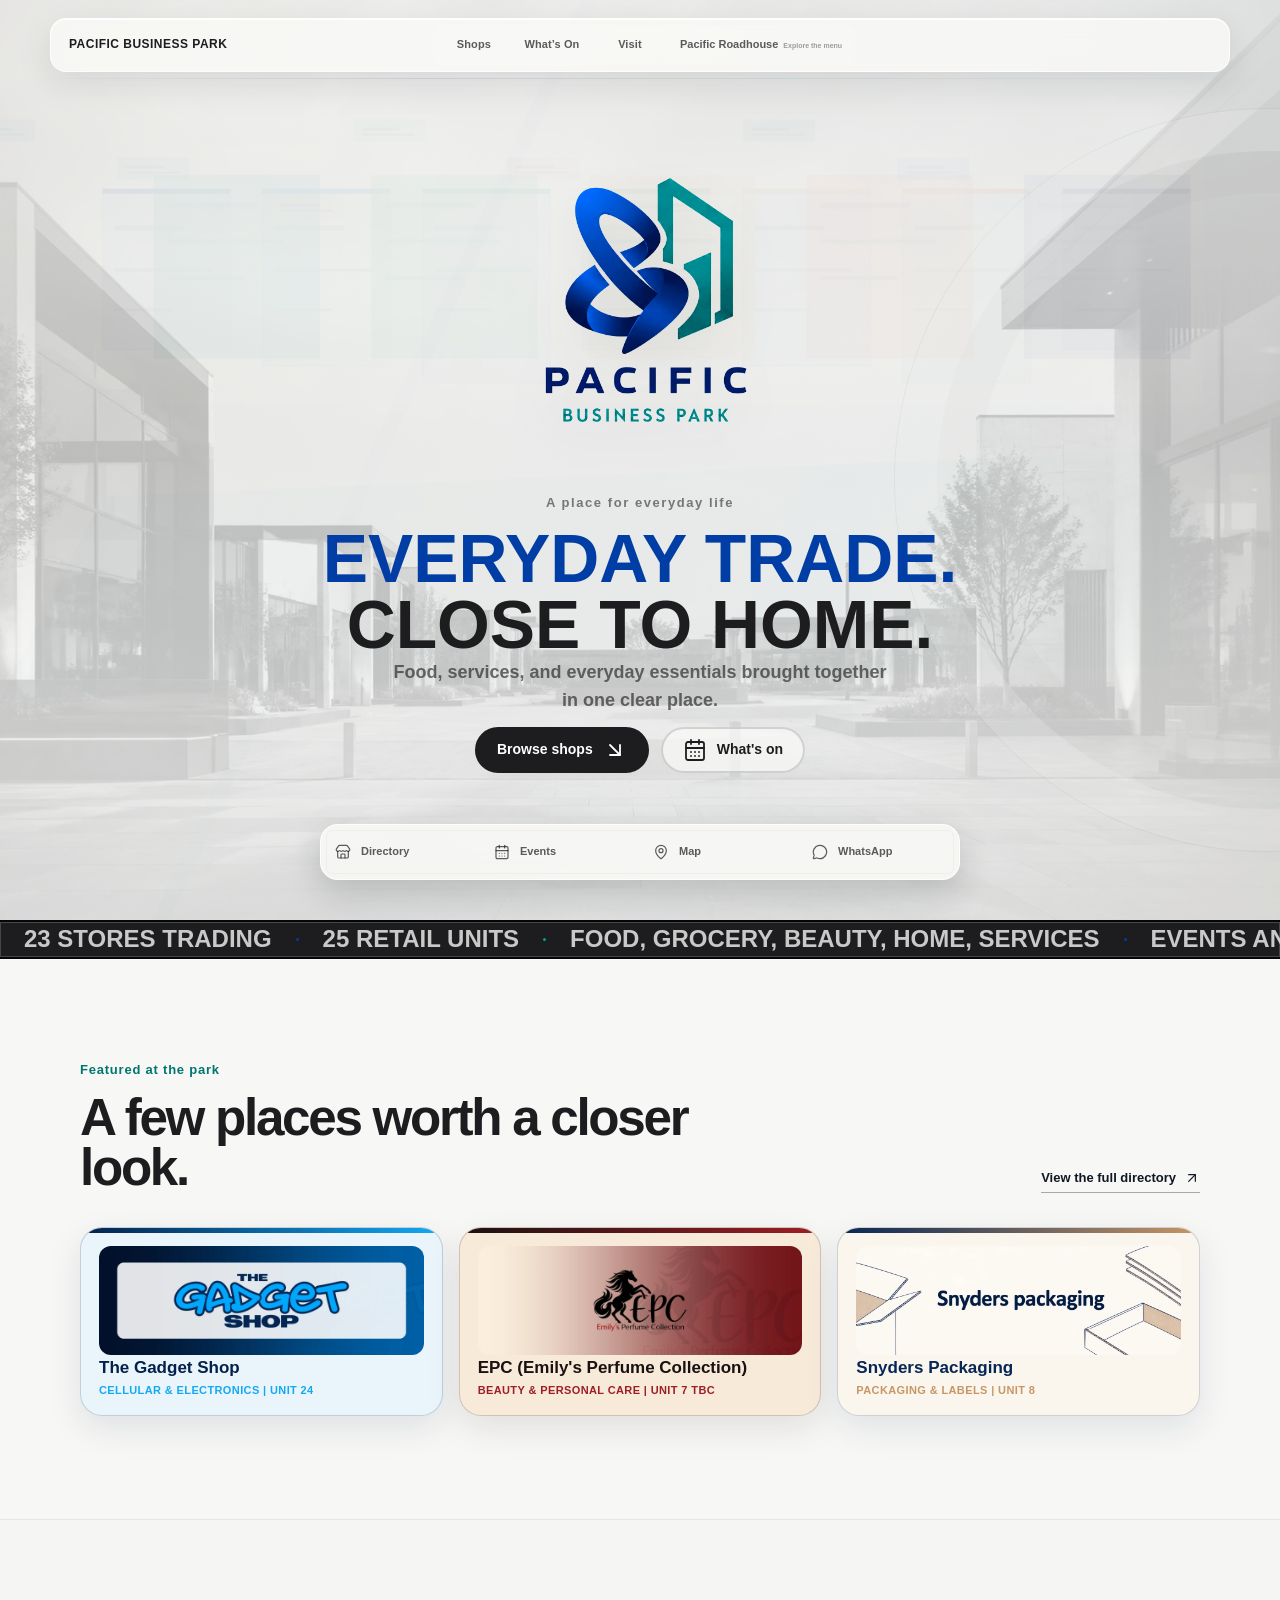
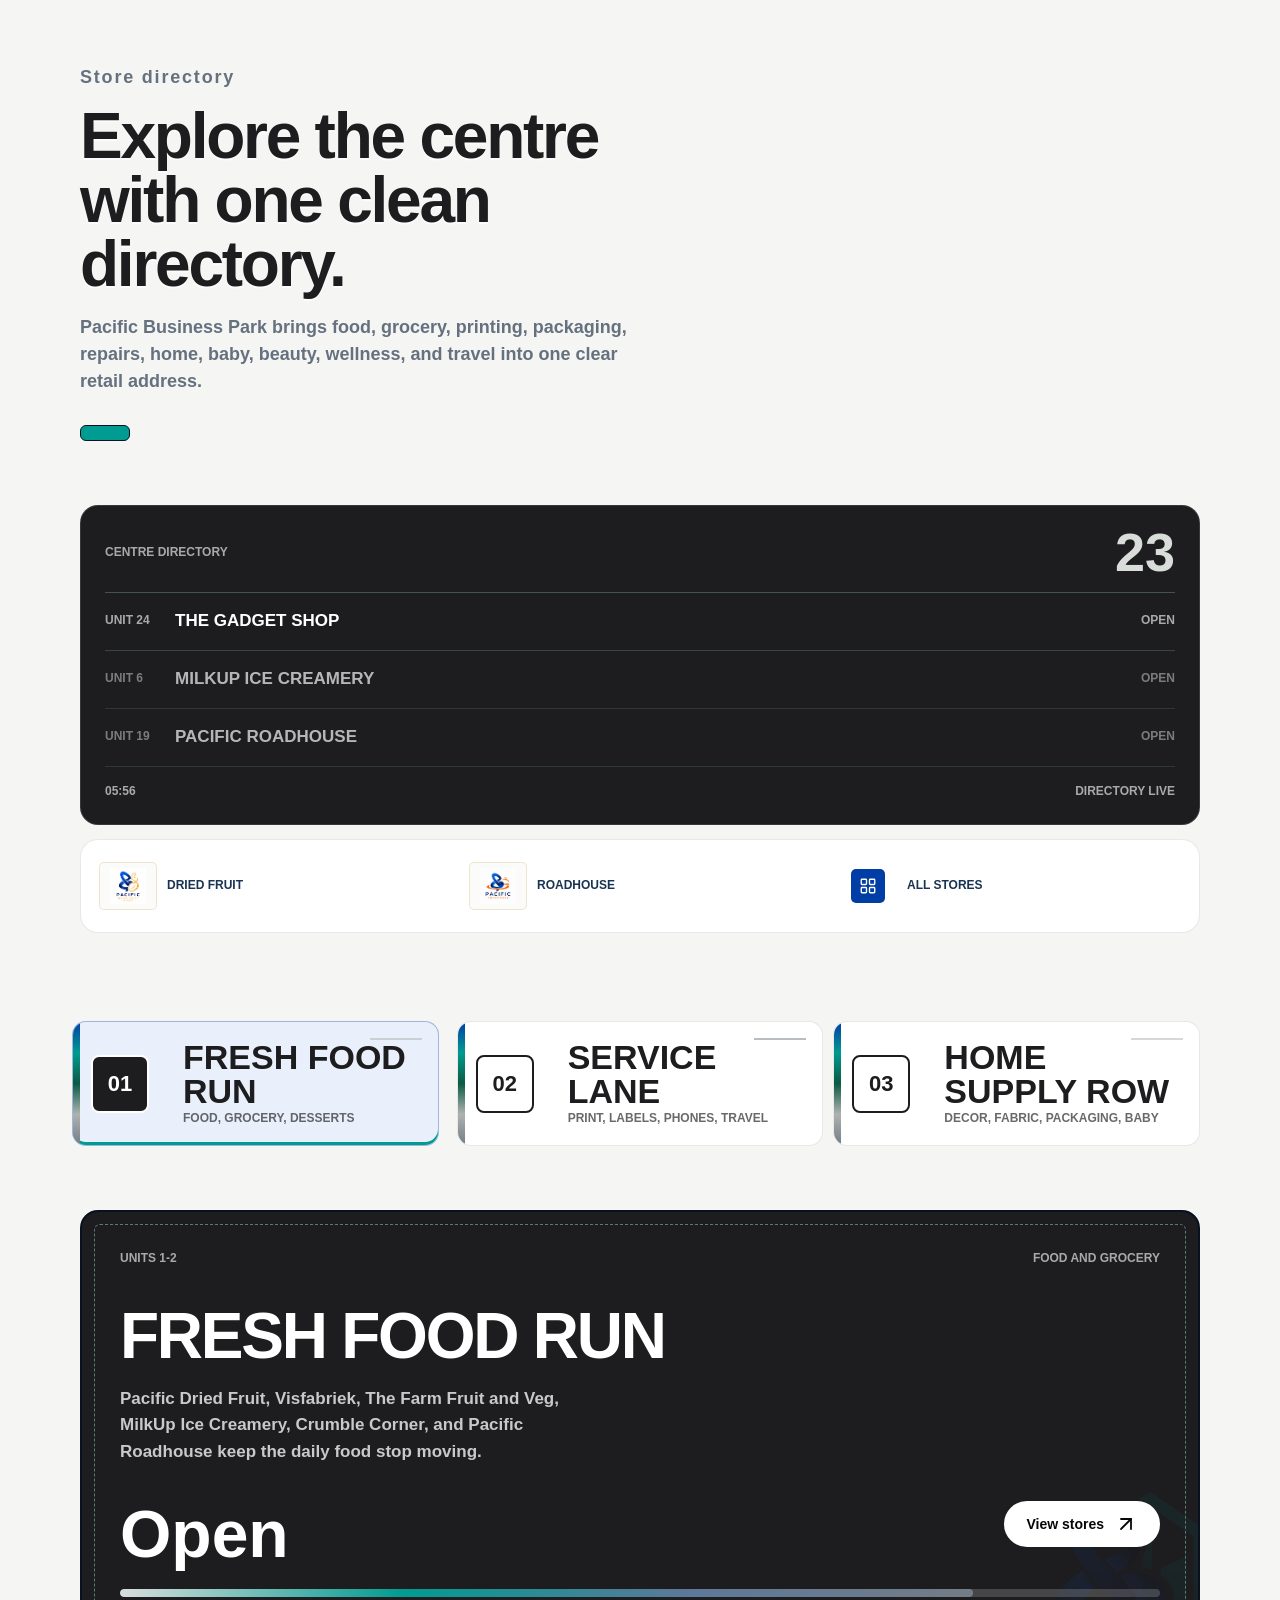
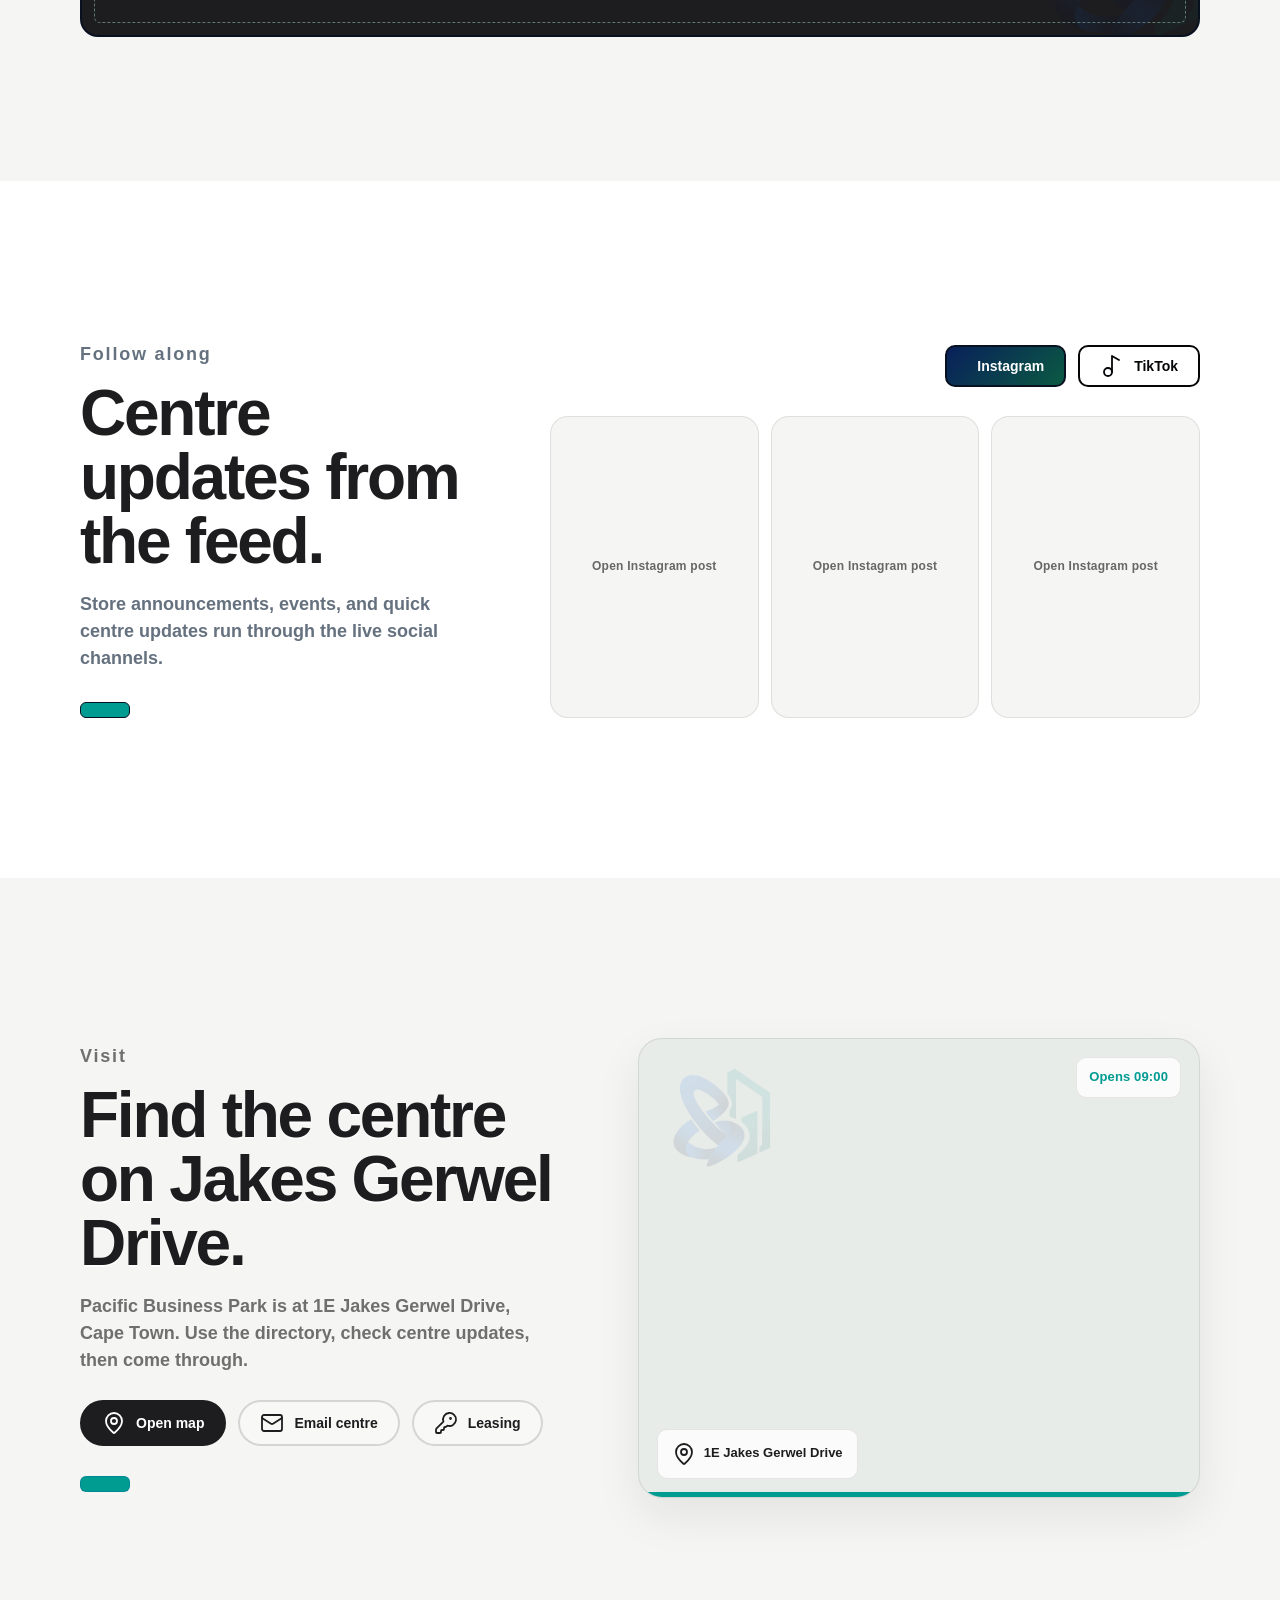
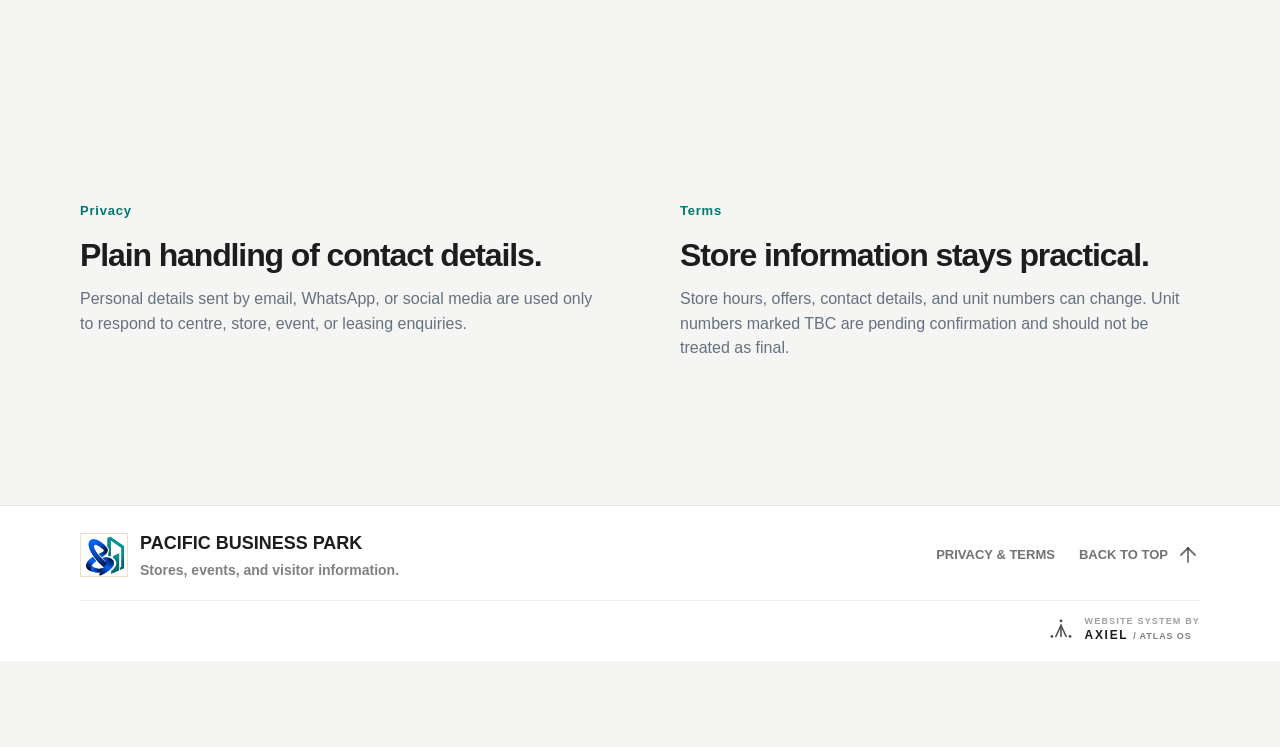
==== commit 880f7bd1: "Publish integrated Pacific site and Roadhouse" ====
--- a/index.html
+++ b/index.html
@@ -80,6 +80,7 @@
     <script src="assets/stores-data.js"></script>
     <script src="vendor/lucide.min.js" defer></script>
     <script src="app.js" defer></script>
+    <script src="storefront-integration.js" defer></script>
   </head>
   <body>
     <a class="skip-link" href="#main-content">Skip to content</a>
@@ -94,10 +95,10 @@
         <a href="#today">Shops</a>
         <a href="#events" data-event-link>What’s On</a>
         <a href="#visit">Visit</a>
-        <button class="marketplace-link" type="button" data-marketplace>
-          <span>Marketplace</span>
-          <small>Coming soon</small>
-        </button>
+        <a class="marketplace-link" href="roadhouse/">
+          <span>Pacific Roadhouse</span>
+          <small>Explore the menu</small>
+        </a>
       </nav>
 
       <div class="header-actions">
@@ -111,7 +112,7 @@
       <a href="#today"><span>Shops</span><i data-lucide="arrow-up-right"></i></a>
       <a href="#events" data-event-link><span>What’s On</span><i data-lucide="arrow-up-right"></i></a>
       <a href="#visit"><span>Visit</span><i data-lucide="arrow-up-right"></i></a>
-      <button type="button" data-marketplace><span>Marketplace</span><small>Coming soon</small></button>
+      <a href="roadhouse/"><span>Pacific Roadhouse</span><i data-lucide="arrow-up-right"></i></a>
     </nav>
 
     <div class="marketplace-notice" id="marketplace-notice" role="status" aria-live="polite" hidden>
--- a/styles.css
+++ b/styles.css
@@ -2273,80 +2273,6 @@
   transform: translateY(0);
 }
 
-body.event-mode .hero,
-body.event-mode .events-section,
-body.event-mode .visit-section {
-  background:
-    radial-gradient(circle at 74% 20%, rgba(200, 163, 95, 0.16), transparent 22rem),
-    linear-gradient(135deg, #020308, #071a3f 32%, #053b2f 72%, #031126);
-}
-
-body.event-mode .hero {
-  color: var(--white);
-}
-
-body.event-mode .hero .eyebrow,
-body.event-mode .hero-peek {
-  color: rgba(255, 255, 255, 0.68);
-}
-
-body.event-mode .hero h1 {
-  color: var(--white);
-  text-shadow: 0 18px 60px rgba(0, 0, 0, 0.46);
-}
-
-body.event-mode .identity-tags span {
-  color: rgba(255, 255, 255, 0.82);
-  border-color: rgba(183, 255, 233, 0.34);
-  border-left-color: var(--champagne);
-  background: linear-gradient(90deg, rgba(0, 61, 165, 0.18), rgba(0, 155, 145, 0.12));
-}
-
-body.event-mode .hero-intro {
-  color: rgba(255, 255, 255, 0.86);
-}
-
-body.event-mode .live-chip,
-body.event-mode .mode-switch {
-  color: var(--white);
-  border-color: rgba(255, 255, 255, 0.24);
-  background: rgba(255, 255, 255, 0.08);
-}
-
-body.event-mode .button-ghost {
-  color: var(--white);
-  background: linear-gradient(90deg, rgba(0, 61, 165, 0.2), rgba(0, 155, 145, 0.14));
-  border-color: rgba(183, 255, 233, 0.36);
-}
-
-body.event-mode .hero-launcher {
-  background:
-    linear-gradient(135deg, rgba(3, 7, 19, 0.6), rgba(0, 61, 165, 0.16)),
-    rgba(255, 255, 255, 0.055);
-}
-
-body.event-mode .hero-launcher button {
-  color: var(--white);
-  background: rgba(255, 255, 255, 0.075);
-  border-color: rgba(183, 255, 233, 0.2);
-}
-
-body.event-mode .hero-launcher span {
-  color: rgba(247, 244, 235, 0.86);
-}
-
-body.event-mode .hero-launcher svg {
-  background: rgba(3, 7, 19, 0.38);
-}
-
-body.event-mode .hero-peek {
-  color: var(--mint);
-}
-
-body.event-mode #hero-canvas {
-  opacity: 0.72;
-}
-
 .identity-mark {
   width: min(390px, 40vw);
   padding: 0;
@@ -2784,11 +2710,6 @@
 .section-heading .eyebrow,
 .visit-copy .eyebrow {
   letter-spacing: 0.1em;
-}
-
-body.event-mode .hero-site-render {
-  opacity: 0.2;
-  filter: grayscale(0.88) contrast(0.96) brightness(0.7);
 }
 
 @media (max-width: 700px) {
@@ -3108,15 +3029,6 @@
   }
 }
 
-body.event-mode .ticker-band {
-  background:
-    linear-gradient(90deg, var(--pacific-blue), var(--harbour-blue), var(--signal-teal), var(--forest-green), var(--lane-gold), var(--signal-coral));
-}
-
-body.event-mode .ticker-track {
-  animation-duration: 11s;
-}
-
 /* The event section remains in its original position. This layer lets its
    artwork and palette bleed through the rest of the site while the timer is live. */
 .event-takeover,
@@ -3313,7 +3225,7 @@
 
   body.event-mode .event-takeover h1 {
     max-width: none;
-    font-size: 45px;
+    font-size: 41px;
     line-height: .82;
   }
 
@@ -4028,55 +3940,6 @@
   .hero-intro {
     font-size: 18px;
   }
-}
-
-body.event-mode .hero,
-body.event-mode .events-section,
-body.event-mode .visit-section {
-  background:
-    radial-gradient(circle at 74% 20%, rgba(0, 155, 145, 0.16), transparent 22rem),
-    linear-gradient(135deg, #080b10, #101f37 34%, #0b403b 72%, #06121b);
-}
-
-body.event-mode .hero h1 {
-  color: var(--white);
-}
-
-body.event-mode .hero-intro,
-body.event-mode .hero-peek {
-  color: rgba(255, 255, 255, 0.82);
-}
-
-body.event-mode .hero-launcher {
-  border-color: rgba(255, 255, 255, 0.16);
-  background: rgba(11, 16, 22, 0.7);
-}
-
-body.event-mode .hero-launcher button {
-  color: var(--white);
-  background: rgba(255, 255, 255, 0.08);
-  border-color: rgba(255, 255, 255, 0.16);
-}
-
-body.event-mode .hero-launcher span {
-  color: rgba(255, 255, 255, 0.84);
-}
-
-body.event-mode .button-ghost {
-  color: var(--white);
-  background: rgba(255, 255, 255, 0.08);
-  border-color: rgba(0, 155, 145, 0.5);
-}
-
-body.event-mode .live-chip,
-body.event-mode .mode-switch {
-  color: var(--white);
-  background: rgba(255, 255, 255, 0.08);
-  border-color: rgba(255, 255, 255, 0.22);
-}
-
-body.event-mode #hero-canvas {
-  opacity: 0.3;
 }
 
 @media (max-width: 700px) {
@@ -8549,3 +8412,225 @@
 body.event-section-preview .event-campaign-section {
   min-height: 100svh;
 }
+
+@media (max-width: 700px) {
+  body.event-mode .event-takeover h1 {
+    max-width: none;
+    font-size: 41px;
+    line-height: .82;
+  }
+}
+
+/* Full-site campaign skin. Content and the original Events section stay in place. */
+body.event-mode main > section:not(.hero) {
+  position: relative;
+  overflow: hidden;
+  border-top: 1px solid color-mix(in srgb, var(--event-ink) 12%, transparent);
+}
+
+body.event-mode main > section:not(.hero):not(.events-section)::before {
+  content: '';
+  position: absolute;
+  inset: 0;
+  pointer-events: none;
+  opacity: .075;
+  background-image: url('images/events/spring-market-scene-v2.webp');
+  background-position: center;
+  background-size: cover;
+}
+
+body.event-mode :is(.featured-stores-section, .today-section, .social-section, .visit-section, .legal-section) > * {
+  position: relative;
+  z-index: 1;
+}
+
+body.event-mode .featured-stores-section {
+  background: color-mix(in srgb, var(--event-background) 78%, white 22%);
+}
+
+body.event-mode :is(.featured-stores-heading, .section-heading, .visit-copy) .eyebrow {
+  color: var(--event-secondary);
+}
+
+body.event-mode :is(.featured-stores-heading, .section-heading, .visit-copy) h2 {
+  color: var(--event-accent);
+}
+
+body.event-mode :is(.counter-board, .social-card, .route-board, .legal-grid article) {
+  border-color: color-mix(in srgb, var(--event-ink) 16%, transparent);
+  background: color-mix(in srgb, var(--event-background) 68%, white 32%);
+  box-shadow: 0 22px 60px color-mix(in srgb, var(--event-ink) 11%, transparent);
+}
+
+body.event-mode .counter-board strong {
+  color: var(--event-ink);
+}
+
+body.event-mode .button-dark {
+  color: #fff;
+  border-color: var(--event-accent);
+  background: var(--event-accent);
+}
+
+body.event-mode .today-section {
+  background:
+    radial-gradient(circle at 8% 16%, color-mix(in srgb, var(--event-highlight) 24%, transparent), transparent 25rem),
+    var(--event-background);
+}
+
+body.event-mode .utility-strip,
+body.event-mode .filter-row {
+  border-color: color-mix(in srgb, var(--event-ink) 16%, transparent);
+  background: color-mix(in srgb, var(--event-background) 72%, white 28%);
+}
+
+body.event-mode .filter-row button[aria-pressed='true'] {
+  color: #fff;
+  background: var(--event-secondary);
+}
+
+body.event-mode .social-section {
+  color: #fff;
+  background:
+    linear-gradient(135deg, color-mix(in srgb, var(--event-secondary) 92%, #041f27), color-mix(in srgb, var(--event-ink) 88%, #071827));
+}
+
+body.event-mode .social-section::before {
+  opacity: .11 !important;
+  mix-blend-mode: screen;
+}
+
+body.event-mode .social-section :is(h2, .eyebrow, p) {
+  color: #fff;
+}
+
+body.event-mode .social-section .social-card {
+  color: var(--event-ink);
+}
+
+body.event-mode .visit-section {
+  color: var(--event-ink);
+  background:
+    radial-gradient(circle at 86% 18%, color-mix(in srgb, var(--event-accent) 22%, transparent), transparent 24rem),
+    color-mix(in srgb, var(--event-background) 76%, white 24%);
+}
+
+body.event-mode .visit-section :is(h2, .eyebrow, p) {
+  color: var(--event-ink);
+}
+
+body.event-mode .visit-section .eyebrow {
+  color: var(--event-secondary);
+}
+
+body.event-mode .route-stamp {
+  color: #fff;
+  background: var(--event-accent);
+}
+
+body.event-mode .legal-section {
+  background: color-mix(in srgb, var(--event-background) 62%, white 38%);
+}
+
+body.event-mode .site-footer {
+  color: #fff;
+  border-top: 8px solid var(--event-highlight);
+  background: color-mix(in srgb, var(--event-secondary) 82%, #062836);
+}
+
+body.event-mode .site-footer :is(a, strong, span) {
+  color: inherit;
+}
+
+body.event-mode .quick-dock {
+  border-color: color-mix(in srgb, var(--event-ink) 18%, transparent);
+  background: color-mix(in srgb, var(--event-background) 88%, white 12%);
+}
+
+body.event-mode .quick-dock [data-event-link] {
+  color: #fff;
+  border-radius: 999px;
+  background: var(--event-accent);
+}
+
+body.preview-section-snapshot [data-reveal] {
+  opacity: 1 !important;
+  transform: none !important;
+}
+
+body.preview-section-today main > section:not(#today),
+body.preview-section-social main > section:not(#social),
+body.preview-section-visit main > section:not(#visit) {
+  display: none !important;
+}
+
+body.preview-section-snapshot .site-footer {
+  display: none !important;
+}
+
+body.event-mode .special-ticket,
+body.event-mode .special-ticket:hover,
+body.event-mode .special-ticket:focus-visible,
+body.event-mode .special-ticket.active {
+  color: var(--event-ink);
+  border-color: color-mix(in srgb, var(--event-ink) 16%, transparent);
+  background: color-mix(in srgb, var(--event-background) 68%, white 32%);
+  box-shadow: none;
+}
+
+body.event-mode .special-ticket::before {
+  background: linear-gradient(180deg, var(--event-accent), var(--event-highlight), var(--event-secondary));
+}
+
+body.event-mode .special-ticket.active {
+  border-color: var(--event-accent);
+  background: color-mix(in srgb, var(--event-highlight) 22%, white 78%);
+  box-shadow: inset 0 -3px 0 var(--event-accent);
+}
+
+body.event-mode .special-ticket.active .ticket-number {
+  color: #fff;
+  background: var(--event-accent);
+}
+
+body.event-mode .special-stage {
+  color: var(--event-ink);
+  border-color: color-mix(in srgb, var(--event-ink) 18%, transparent);
+  background:
+    radial-gradient(circle at 84% 18%, color-mix(in srgb, var(--event-highlight) 34%, transparent), transparent 15rem),
+    radial-gradient(circle at 18% 82%, color-mix(in srgb, var(--event-secondary) 18%, transparent), transparent 16rem),
+    color-mix(in srgb, var(--event-background) 62%, white 38%);
+  box-shadow: 0 24px 52px color-mix(in srgb, var(--event-ink) 10%, transparent), 10px 10px 0 color-mix(in srgb, var(--event-highlight) 32%, transparent);
+}
+
+body.event-mode .special-stage::before {
+  border-color: color-mix(in srgb, var(--event-secondary) 44%, transparent);
+}
+
+body.event-mode .special-stage::after {
+  opacity: .05;
+}
+
+body.event-mode .special-stage :is(.stage-meta, h3, p, .stage-bottom strong) {
+  color: var(--event-ink);
+}
+
+body.event-mode .special-stage h3,
+body.event-mode .stage-bottom strong {
+  color: var(--event-accent);
+}
+
+
+body.event-mode .special-stage .button-dark {
+  color: #fff;
+  border-color: var(--event-accent);
+  background: var(--event-accent);
+}
+
+body.event-mode .heat-meter {
+  background: color-mix(in srgb, var(--event-ink) 12%, transparent);
+}
+
+body.event-mode .heat-meter span {
+  background: linear-gradient(90deg, var(--event-highlight), var(--event-accent), var(--event-secondary));
+}
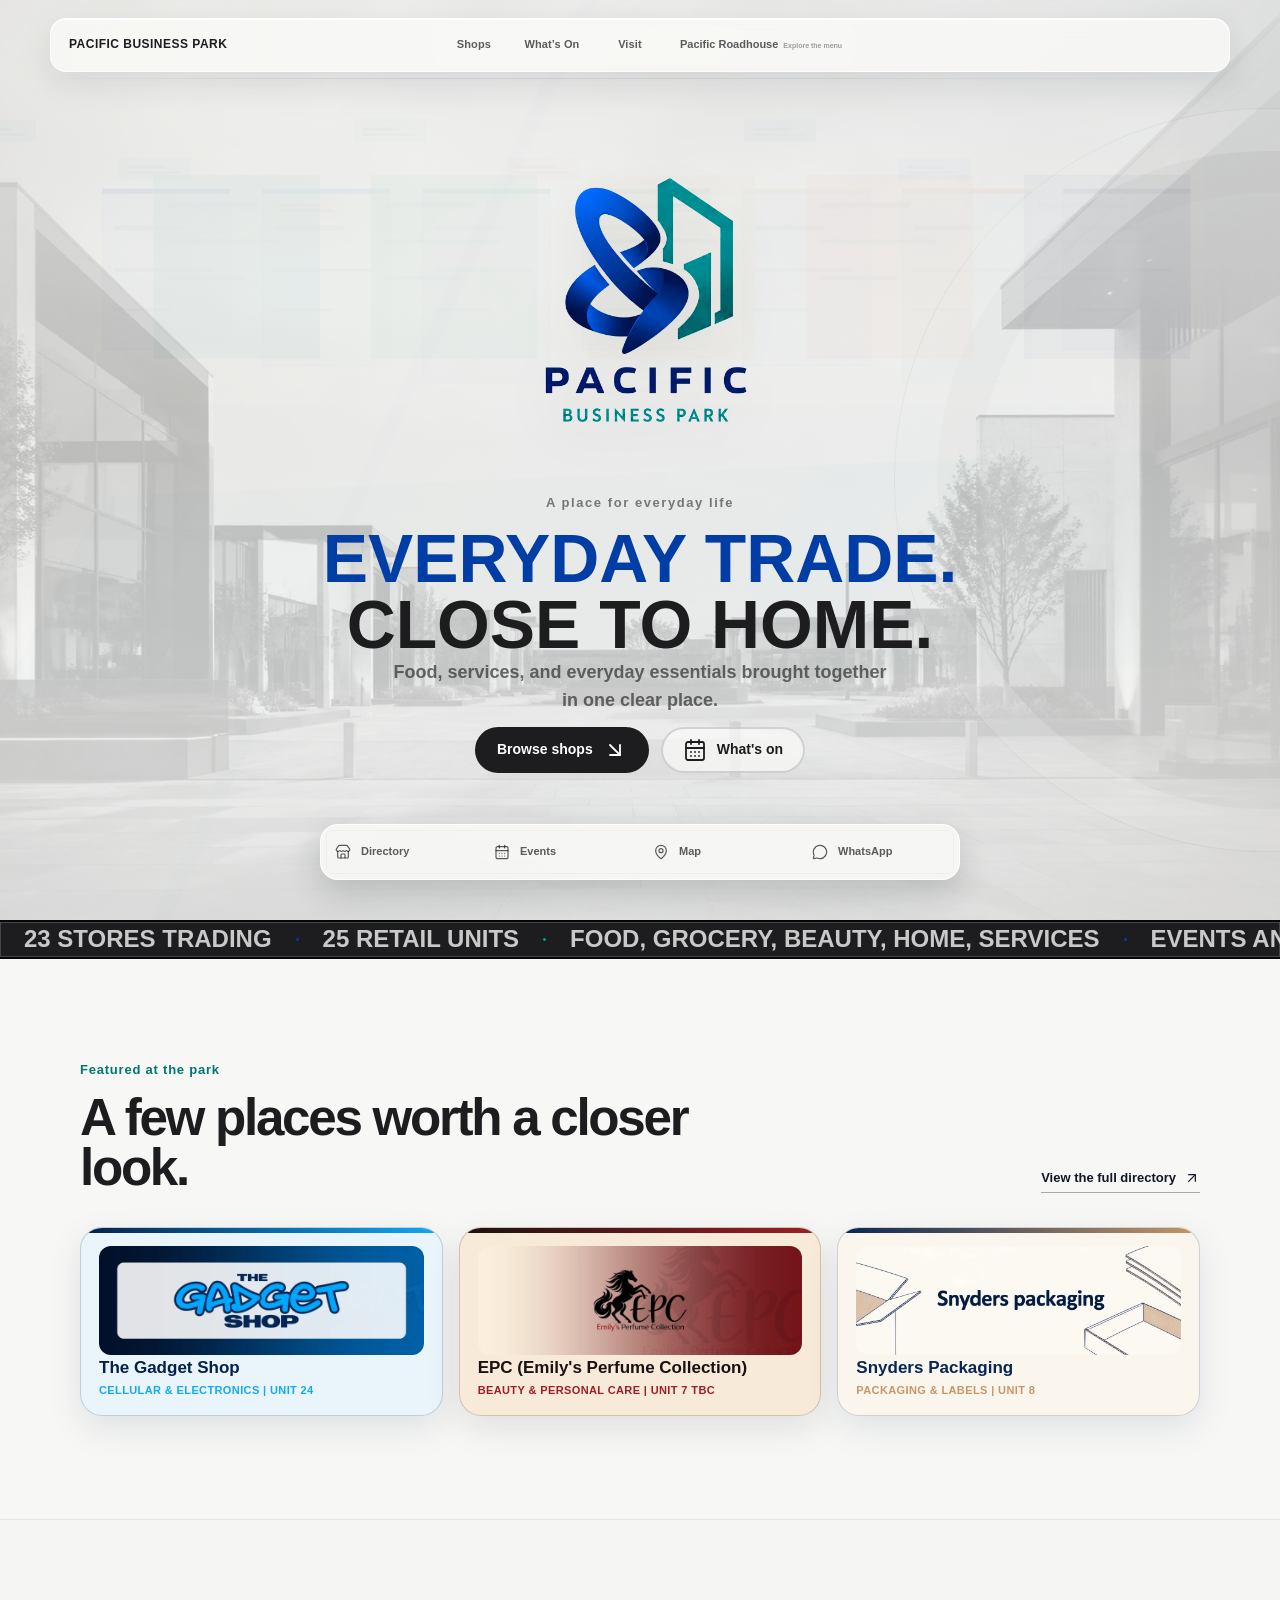
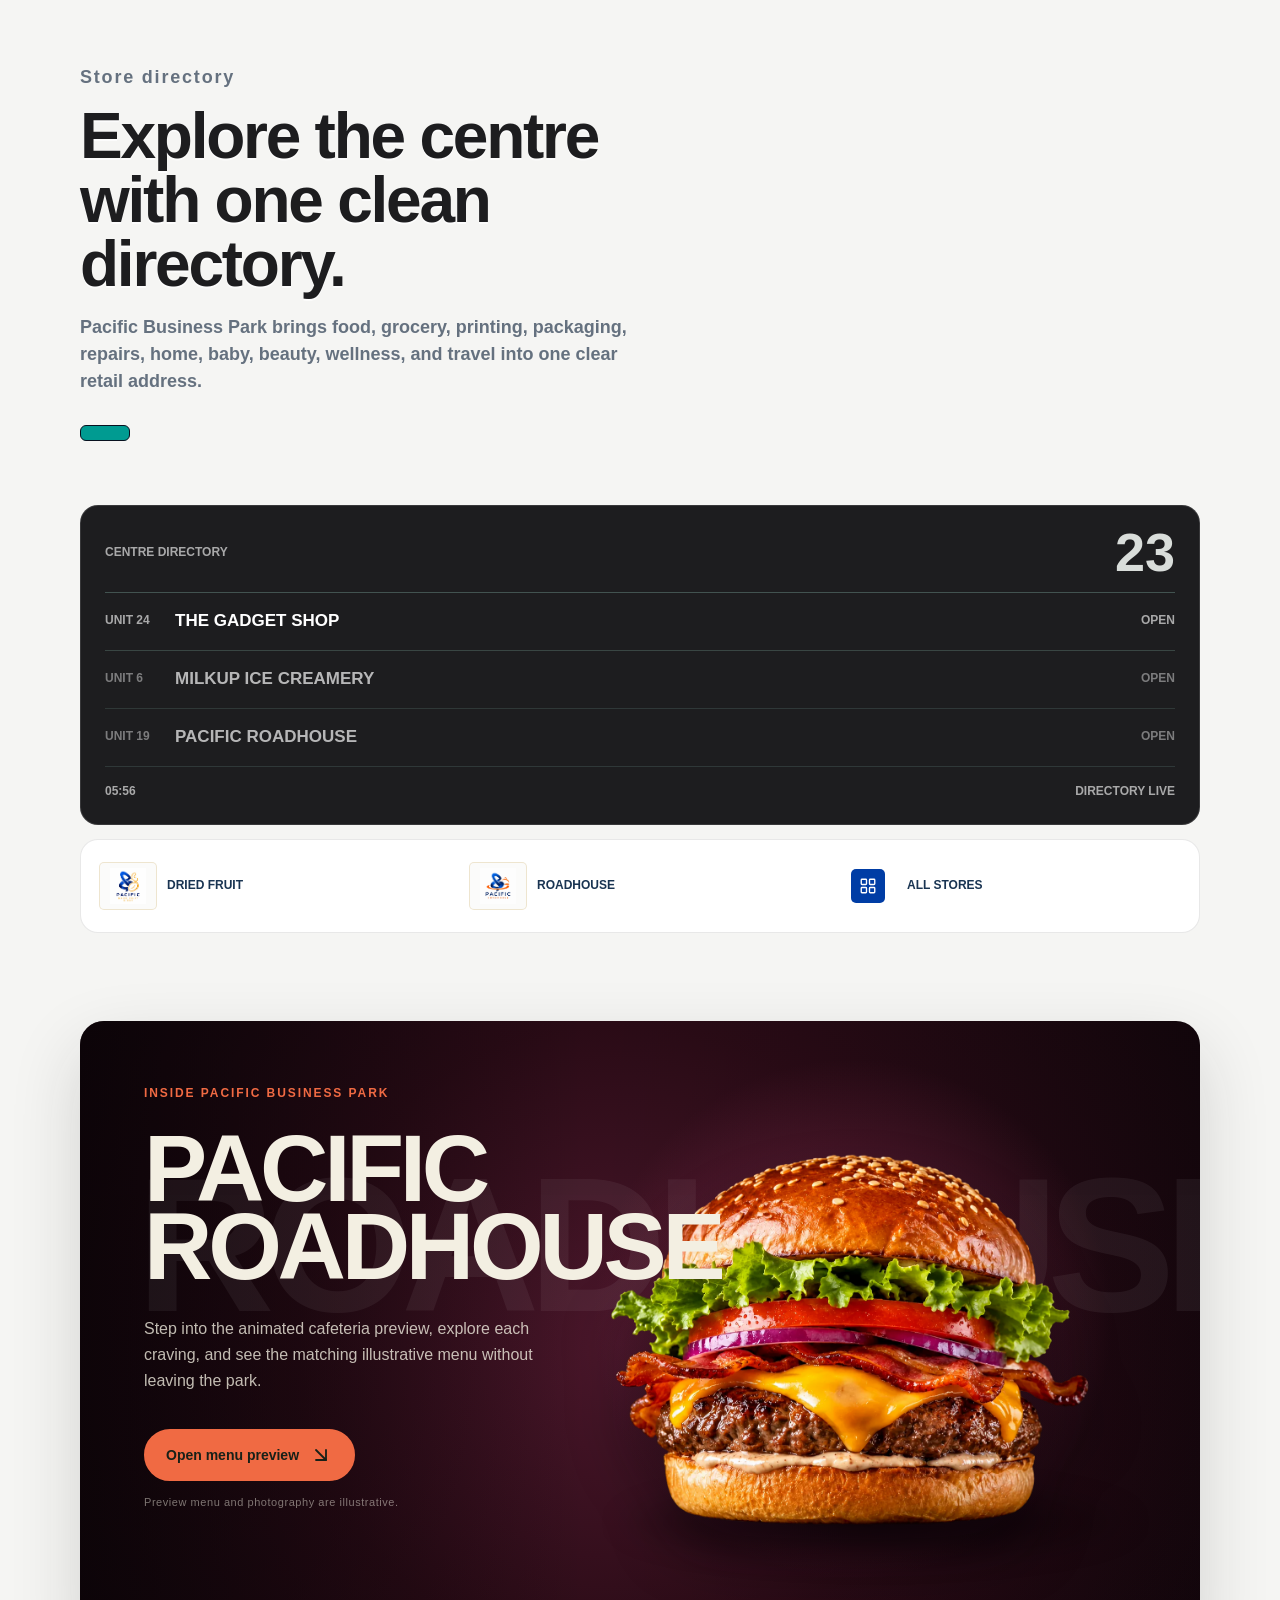
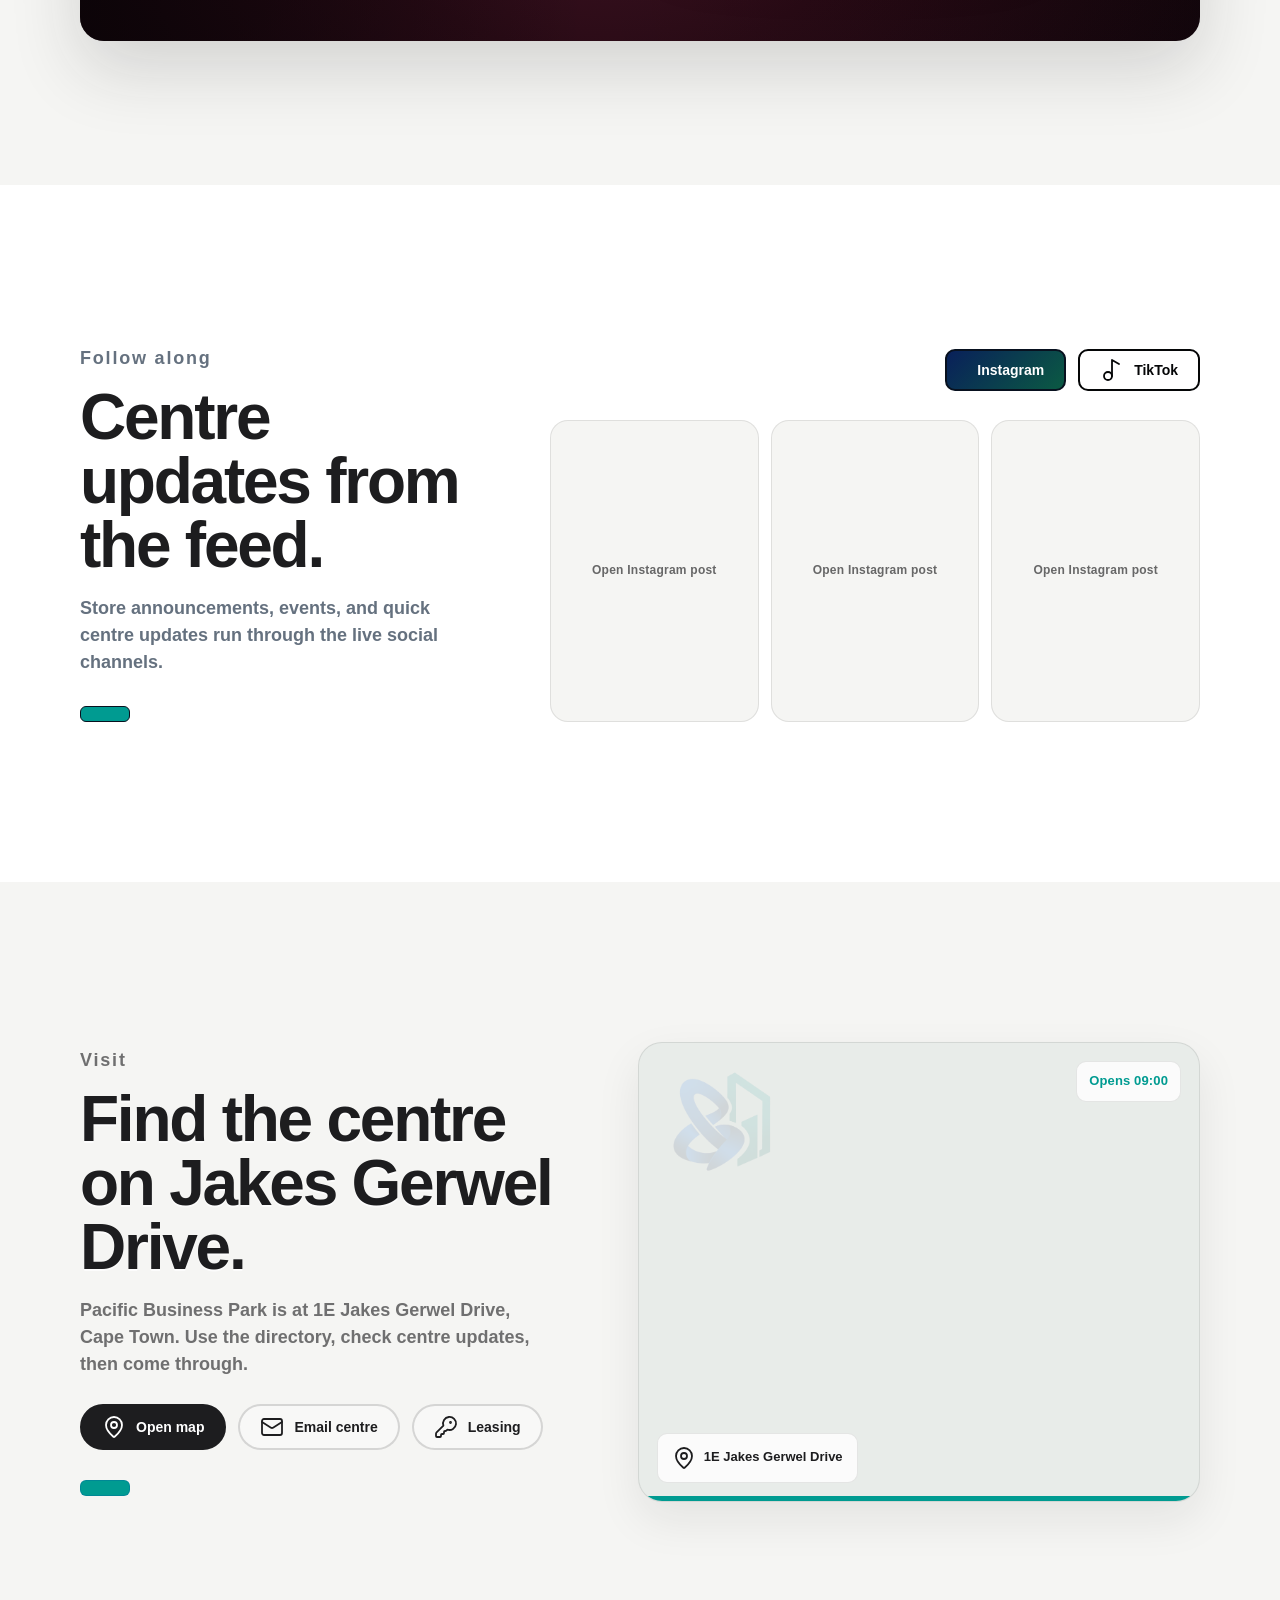
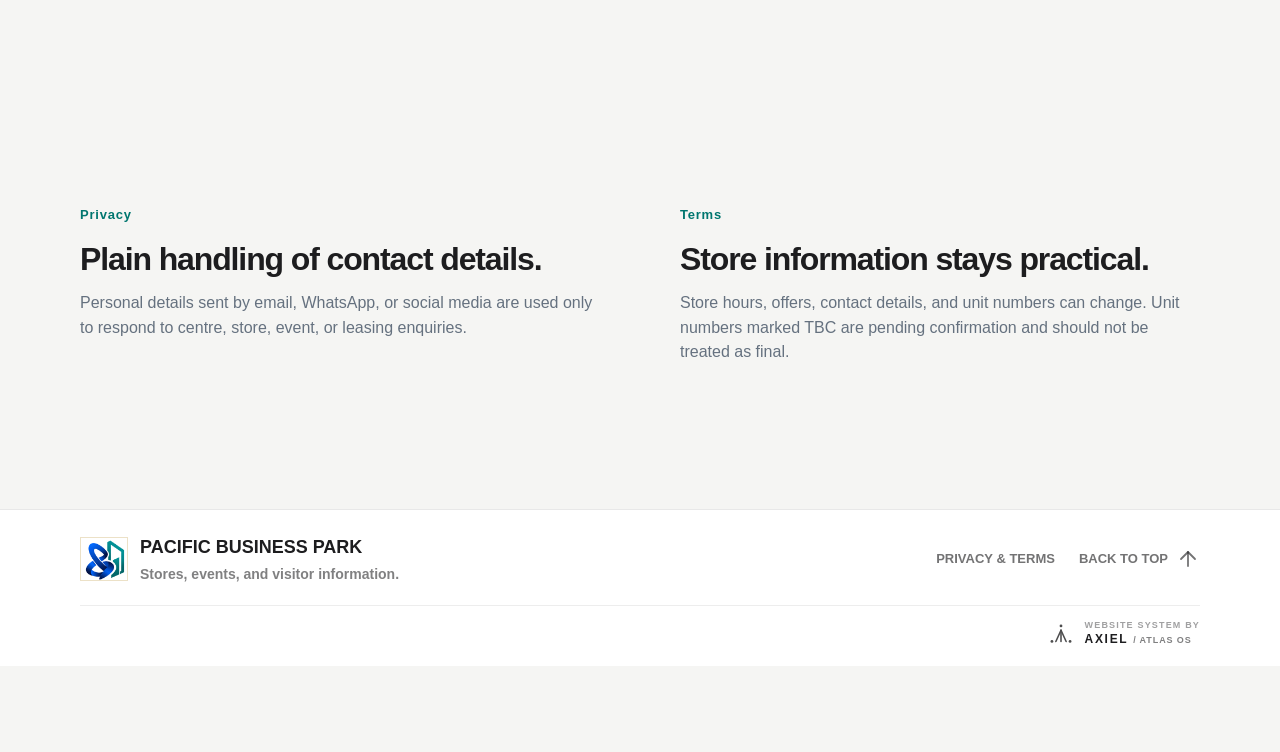
==== commit ccca7937: "Embed Roadhouse preview in park homepage" ====
--- a/index.html
+++ b/index.html
@@ -75,11 +75,11 @@
       }
     </script>
 
-    <link rel="stylesheet" href="styles.css" />
+    <link rel="stylesheet" href="styles.css?v=20260924-6" />
     <script src="assets/event-config.js"></script>
     <script src="assets/stores-data.js"></script>
     <script src="vendor/lucide.min.js" defer></script>
-    <script src="app.js" defer></script>
+    <script src="app.js?v=20260924-6" defer></script>
     <script src="storefront-integration.js" defer></script>
   </head>
   <body>
@@ -95,7 +95,7 @@
         <a href="#today">Shops</a>
         <a href="#events" data-event-link>What’s On</a>
         <a href="#visit">Visit</a>
-        <a class="marketplace-link" href="roadhouse/">
+        <a class="marketplace-link" href="#roadhouse-preview" data-open-roadhouse aria-controls="roadhouse-preview" aria-expanded="false">
           <span>Pacific Roadhouse</span>
           <small>Explore the menu</small>
         </a>
@@ -112,7 +112,7 @@
       <a href="#today"><span>Shops</span><i data-lucide="arrow-up-right"></i></a>
       <a href="#events" data-event-link><span>What’s On</span><i data-lucide="arrow-up-right"></i></a>
       <a href="#visit"><span>Visit</span><i data-lucide="arrow-up-right"></i></a>
-      <a href="roadhouse/"><span>Pacific Roadhouse</span><i data-lucide="arrow-up-right"></i></a>
+      <a href="#roadhouse-preview" data-open-roadhouse aria-controls="roadhouse-preview" aria-expanded="false"><span>Pacific Roadhouse</span><i data-lucide="arrow-down-right"></i></a>
     </nav>
 
     <div class="marketplace-notice" id="marketplace-notice" role="status" aria-live="polite" hidden>
@@ -282,7 +282,7 @@
                 <img src="images/pacific-dried-fruit-and-nut.webp" alt="" width="1254" height="1254" loading="lazy" decoding="async" />
                 <span>Dried Fruit</span>
               </button>
-              <button type="button" data-open-store="pacific-roadhouse">
+              <button type="button" data-open-roadhouse aria-controls="roadhouse-preview" aria-expanded="false">
                 <img src="images/pacific-roadhouse.webp" alt="" width="1254" height="1254" loading="lazy" decoding="async" />
                 <span>Roadhouse</span>
               </button>
@@ -293,44 +293,37 @@
             </div>
           </div>
 
-          <div class="special-stage" data-reveal aria-live="polite">
-            <div class="stage-meta">
-              <span id="special-time">Units 1-2</span>
-              <span id="special-pace">Food and grocery</span>
-            </div>
-            <h3 id="special-title">Fresh Food Run</h3>
-            <p id="special-copy">
-              Pacific Dried Fruit, Visfabriek, The Farm Fruit and Veg, MilkUp Ice Creamery, Crumble Corner, and Pacific Roadhouse keep the daily food stop moving.
-            </p>
-            <div class="stage-bottom">
-              <strong id="special-price">Open</strong>
-              <a class="button button-dark" href="#directory-drawer" data-open-directory>
-                <span>View stores</span>
-                <i data-lucide="arrow-up-right"></i>
-              </a>
-            </div>
-            <div class="heat-meter" aria-label="Demand level">
-              <span id="heat-fill"></span>
-            </div>
-          </div>
-
-          <div class="ticket-stack" id="ticket-stack" data-reveal>
-            <button class="special-ticket active" type="button" data-special="daily">
-              <span class="ticket-number">01</span>
-              <strong>Fresh Food Run</strong>
-              <small>Food, grocery, desserts</small>
-            </button>
-            <button class="special-ticket" type="button" data-special="services">
-              <span class="ticket-number">02</span>
-              <strong>Service Lane</strong>
-              <small>Print, labels, phones, travel</small>
-            </button>
-            <button class="special-ticket" type="button" data-special="home">
-              <span class="ticket-number">03</span>
-              <strong>Home Supply Row</strong>
-              <small>Decor, fabric, packaging, baby</small>
-            </button>
-          </div>
+          <article class="roadhouse-feature" data-reveal aria-labelledby="roadhouse-feature-title">
+            <div class="roadhouse-feature-word" aria-hidden="true">ROADHOUSE</div>
+            <div class="roadhouse-feature-copy">
+              <p class="roadhouse-feature-eyebrow">Inside Pacific Business Park</p>
+              <h3 id="roadhouse-feature-title">Pacific<br />Roadhouse</h3>
+              <p>Step into the animated cafeteria preview, explore each craving, and see the matching illustrative menu without leaving the park.</p>
+              <button class="button roadhouse-preview-toggle" type="button" data-open-roadhouse aria-controls="roadhouse-preview" aria-expanded="false">
+                <span>Open menu preview</span>
+                <i data-lucide="arrow-down-right"></i>
+              </button>
+              <small>Preview menu and photography are illustrative.</small>
+            </div>
+            <div class="roadhouse-feature-product" aria-hidden="true">
+              <span></span>
+              <img src="roadhouse/assets/product-burger-v1.webp" alt="" width="1672" height="941" loading="lazy" decoding="async" />
+            </div>
+          </article>
+
+          <section class="roadhouse-preview-panel" id="roadhouse-preview" aria-labelledby="roadhouse-preview-title" hidden>
+            <div class="roadhouse-preview-header">
+              <div>
+                <p class="eyebrow">Pacific Roadhouse</p>
+                <h3 id="roadhouse-preview-title" tabindex="-1">Choose a craving.</h3>
+              </div>
+              <div class="roadhouse-preview-actions">
+                <a href="roadhouse/">Open full view <i data-lucide="arrow-up-right"></i></a>
+                <button type="button" data-close-roadhouse aria-label="Close Roadhouse menu preview"><i data-lucide="x"></i></button>
+              </div>
+            </div>
+            <iframe title="Pacific Roadhouse animated menu preview" data-src="roadhouse/?embed=1" loading="lazy"></iframe>
+          </section>
 
         </div>
       </section>
--- a/styles.css
+++ b/styles.css
@@ -8631,6 +8631,254 @@
   background: color-mix(in srgb, var(--event-ink) 12%, transparent);
 }
 
+/* Pacific Roadhouse now lives inside the park, replacing the Fresh Food Run feature. */
+.roadhouse-feature {
+  position: relative;
+  grid-column: 1 / -1;
+  min-height: 620px;
+  overflow: hidden;
+  isolation: isolate;
+  color: #f3efe2;
+  border-radius: 24px;
+  background:
+    radial-gradient(circle at 69% 48%, rgba(126, 42, 73, 0.88), transparent 31%),
+    radial-gradient(circle at 48% 52%, #4b172b 0, #2a0b16 48%, #13060c 100%);
+  box-shadow: 0 28px 70px rgba(29, 29, 31, 0.16);
+}
+
+.roadhouse-feature::before {
+  content: "";
+  position: absolute;
+  z-index: 0;
+  inset: 0;
+  background: linear-gradient(90deg, rgba(8, 3, 6, 0.72), transparent 45%, rgba(8, 3, 6, 0.18));
+  pointer-events: none;
+}
+
+.roadhouse-feature-word {
+  position: absolute;
+  z-index: 0;
+  left: 5%;
+  top: 24%;
+  color: #fff;
+  font-family: Bahnschrift, "Arial Narrow", "Segoe UI", sans-serif;
+  font-size: clamp(100px, 15vw, 220px);
+  font-weight: 900;
+  line-height: .78;
+  letter-spacing: -.06em;
+  opacity: .055;
+  pointer-events: none;
+}
+
+.roadhouse-feature-copy {
+  position: relative;
+  z-index: 3;
+  width: min(42%, 470px);
+  padding: 64px 0 58px 64px;
+}
+
+.roadhouse-feature-eyebrow {
+  margin: 0 0 28px;
+  color: #f06a43;
+  font-size: 12px;
+  font-weight: 800;
+  letter-spacing: .16em;
+  text-transform: uppercase;
+}
+
+.roadhouse-feature-copy h3 {
+  margin: 0;
+  color: #f3efe2;
+  font-family: Bahnschrift, "Arial Narrow", "Segoe UI", sans-serif;
+  font-size: clamp(64px, 7.4vw, 112px);
+  font-weight: 900;
+  line-height: .82;
+  letter-spacing: -.045em;
+  text-transform: uppercase;
+}
+
+.roadhouse-feature-copy > p:not(.roadhouse-feature-eyebrow) {
+  max-width: 420px;
+  margin: 30px 0 0;
+  color: rgba(243, 239, 226, .78);
+  font-size: 16px;
+  line-height: 1.65;
+}
+
+.roadhouse-preview-toggle {
+  min-height: 52px;
+  margin-top: 34px;
+  color: #172018;
+  background: #f06a43;
+  border-color: #f06a43;
+}
+
+.roadhouse-preview-toggle:hover,
+.roadhouse-preview-toggle:focus-visible {
+  color: #172018;
+  background: #f88a68;
+  border-color: #f88a68;
+}
+
+.roadhouse-feature-copy small {
+  display: block;
+  margin-top: 14px;
+  color: rgba(243, 239, 226, .48);
+  font-size: 11px;
+  letter-spacing: .05em;
+}
+
+.roadhouse-feature-product {
+  position: absolute;
+  z-index: 2;
+  inset: 4% 0 0 37%;
+  pointer-events: none;
+}
+
+.roadhouse-feature-product span {
+  position: absolute;
+  left: 16%;
+  right: 8%;
+  bottom: 13%;
+  height: 14%;
+  border-radius: 50%;
+  background: radial-gradient(ellipse at center, rgba(3, 1, 2, .82), transparent 70%);
+  filter: blur(12px);
+}
+
+.roadhouse-feature-product img {
+  position: relative;
+  width: 100%;
+  height: 100%;
+  object-fit: contain;
+  filter: drop-shadow(0 34px 28px rgba(5, 1, 4, .38)) saturate(1.06);
+  transform: translate3d(0, 0, 0);
+}
+
+.roadhouse-preview-panel {
+  grid-column: 1 / -1;
+  overflow: hidden;
+  color: #f3efe2;
+  border-radius: 24px;
+  background: #13060c;
+  border: 1px solid rgba(29, 29, 31, .08);
+  opacity: 0;
+  transform: translateY(18px);
+  transition: opacity 220ms ease, transform 320ms cubic-bezier(.22, .75, .18, 1);
+}
+
+.roadhouse-preview-panel.is-open {
+  opacity: 1;
+  transform: translateY(0);
+}
+
+.roadhouse-preview-header {
+  min-height: 94px;
+  display: flex;
+  align-items: center;
+  justify-content: space-between;
+  gap: 24px;
+  padding: 22px 28px;
+  border-bottom: 1px solid rgba(243, 239, 226, .14);
+}
+
+.roadhouse-preview-header .eyebrow {
+  color: #f06a43;
+}
+
+.roadhouse-preview-header h3 {
+  margin-top: 5px;
+  color: #f3efe2;
+  font-size: clamp(28px, 3vw, 42px);
+  line-height: 1;
+}
+
+.roadhouse-preview-actions {
+  display: flex;
+  align-items: center;
+  gap: 18px;
+}
+
+.roadhouse-preview-actions a {
+  min-height: 44px;
+  display: inline-flex;
+  align-items: center;
+  gap: 8px;
+  color: #f3efe2;
+  font-size: 14px;
+  font-weight: 700;
+}
+
+.roadhouse-preview-actions a svg {
+  width: 18px;
+}
+
+.roadhouse-preview-actions button {
+  width: 48px;
+  height: 48px;
+  display: grid;
+  place-items: center;
+  color: #172018;
+  border-radius: 50%;
+  background: #f3efe2;
+}
+
+.roadhouse-preview-actions button svg {
+  width: 21px;
+}
+
+.roadhouse-preview-panel iframe {
+  width: 100%;
+  height: 900px;
+  display: block;
+  border: 0;
+  background: #2a0b16;
+}
+
+@media (max-width: 800px) {
+  .roadhouse-feature {
+    min-height: 720px;
+  }
+
+  .roadhouse-feature-copy {
+    width: auto;
+    padding: 42px 28px 0;
+  }
+
+  .roadhouse-feature-copy h3 {
+    font-size: clamp(58px, 18vw, 84px);
+  }
+
+  .roadhouse-feature-copy > p:not(.roadhouse-feature-eyebrow) {
+    max-width: 340px;
+    font-size: 15px;
+  }
+
+  .roadhouse-feature-product {
+    inset: 39% -18% -2% 8%;
+  }
+
+  .roadhouse-feature-word {
+    top: 45%;
+    font-size: 34vw;
+  }
+
+  .roadhouse-preview-header {
+    align-items: flex-start;
+    padding: 20px;
+  }
+
+  .roadhouse-preview-actions a {
+    display: none;
+  }
+}
+
+@media (prefers-reduced-motion: reduce) {
+  .roadhouse-preview-panel {
+    transition: none;
+  }
+}
+
 body.event-mode .heat-meter span {
   background: linear-gradient(90deg, var(--event-highlight), var(--event-accent), var(--event-secondary));
 }
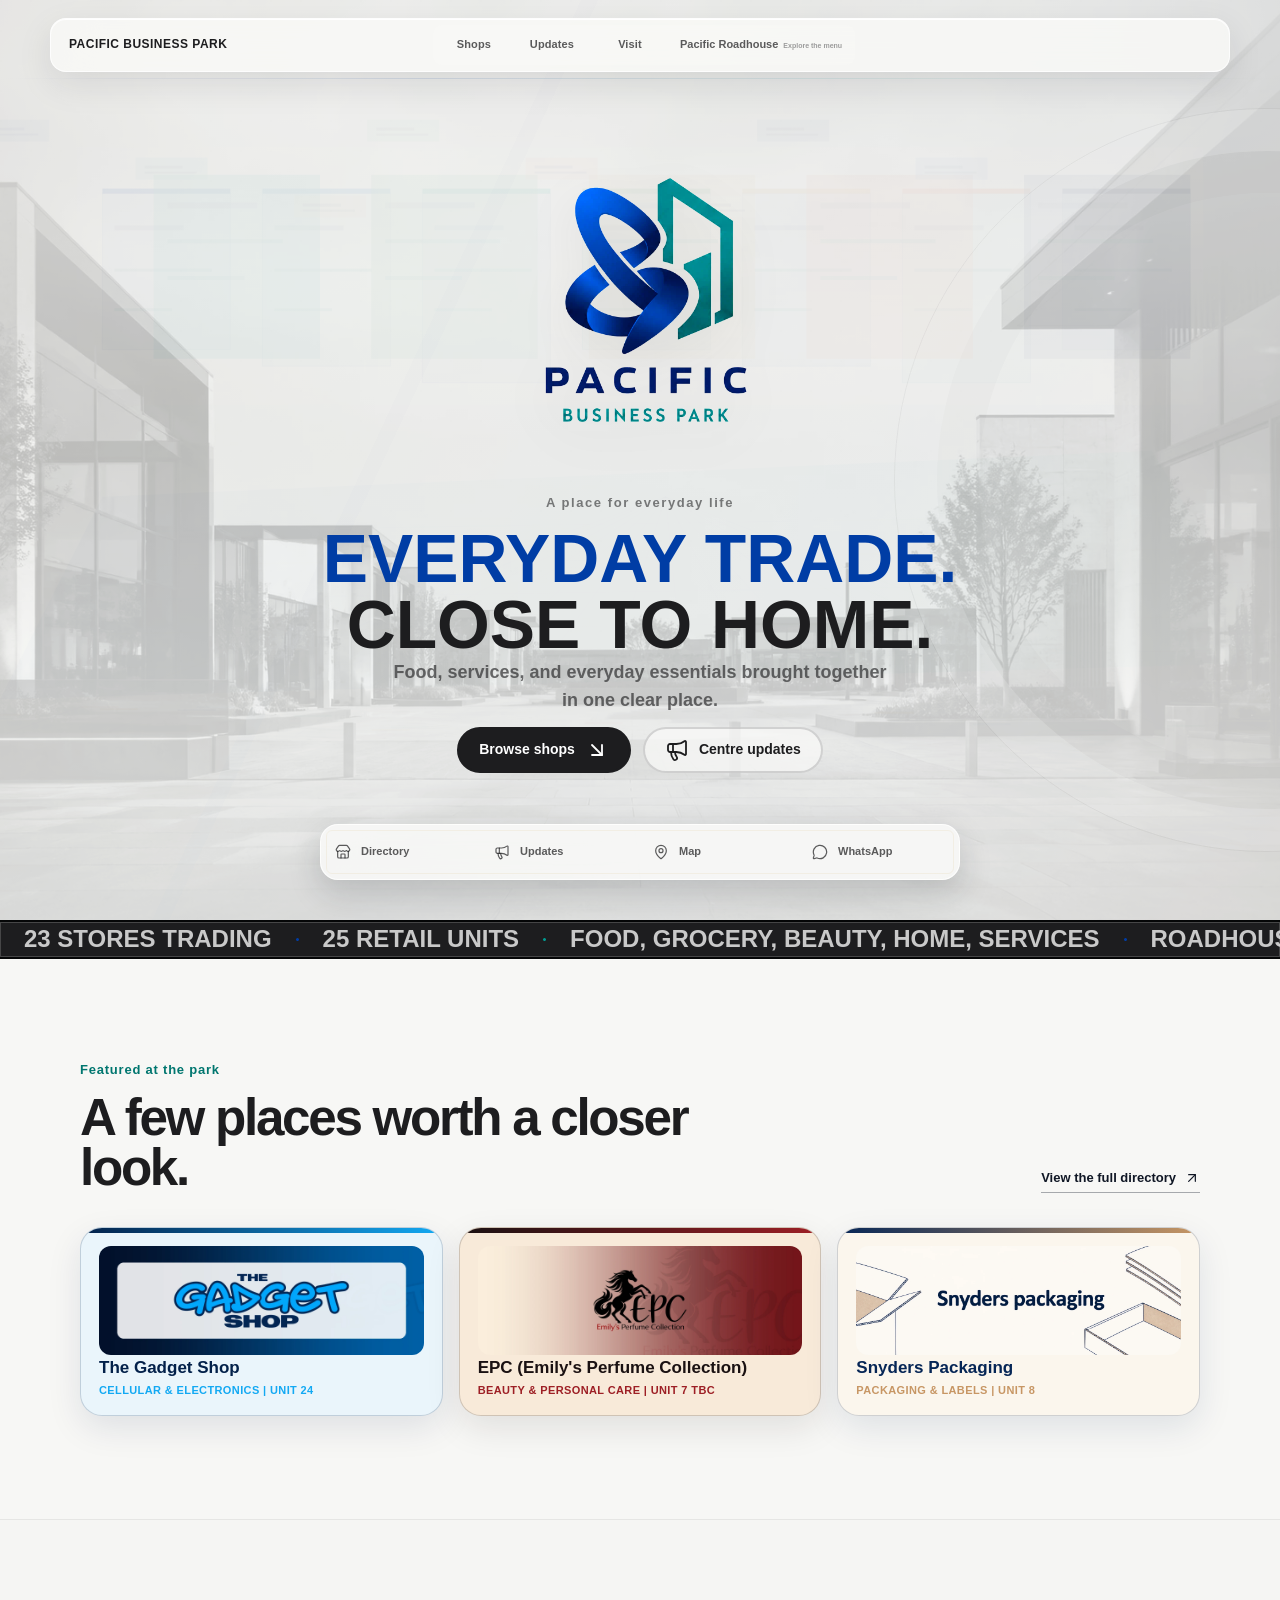
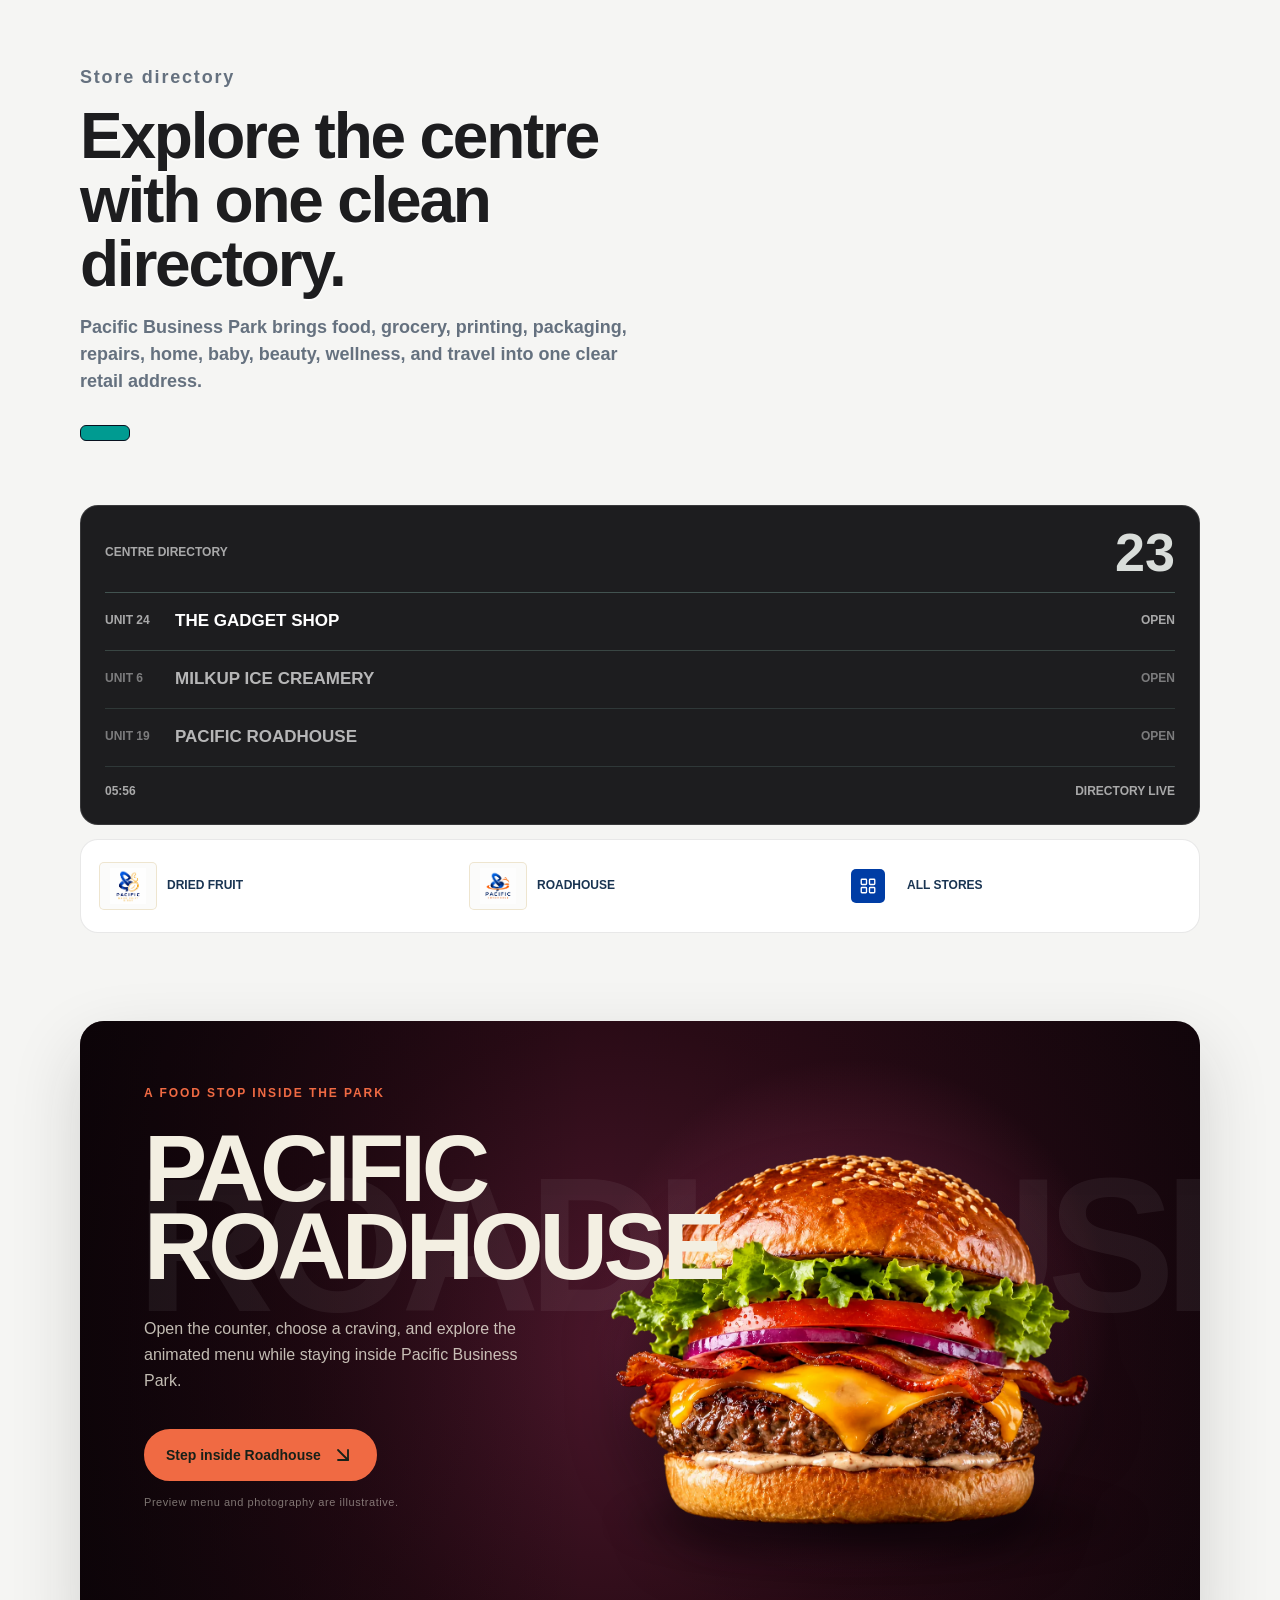
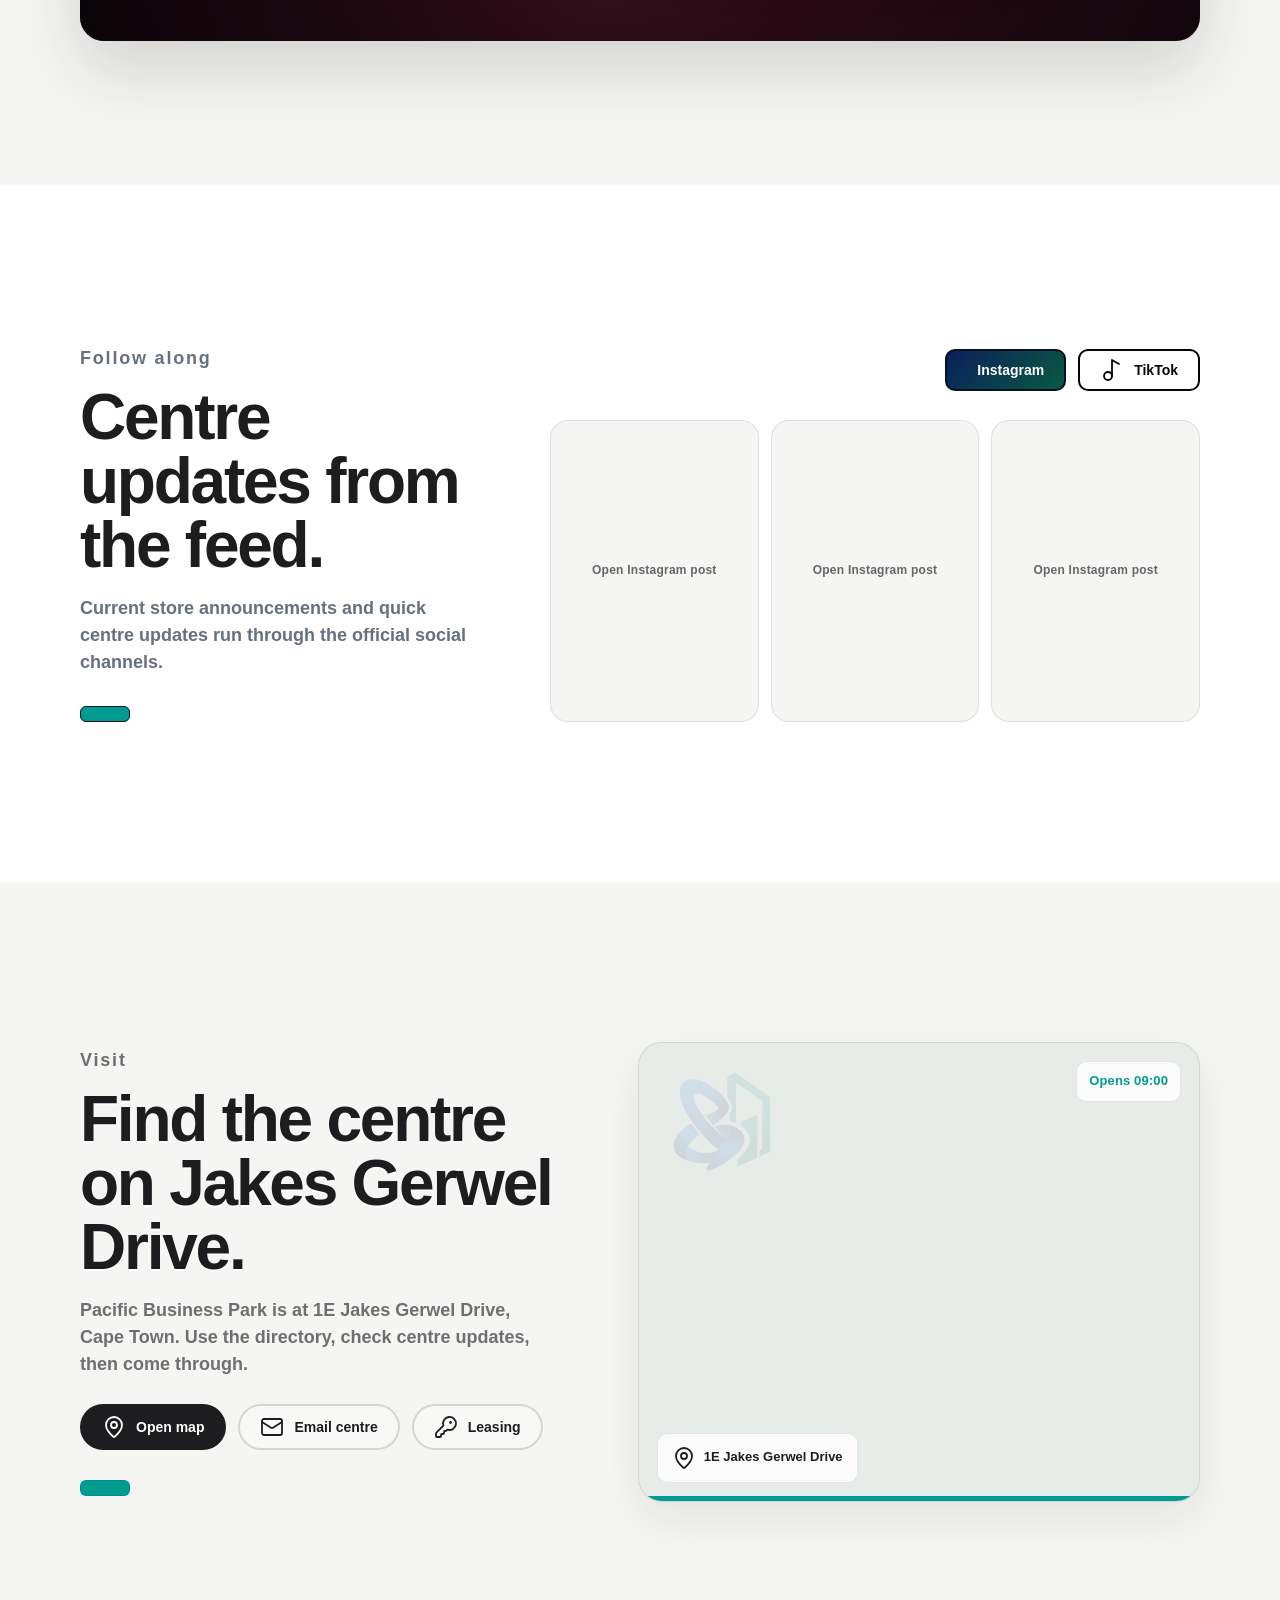
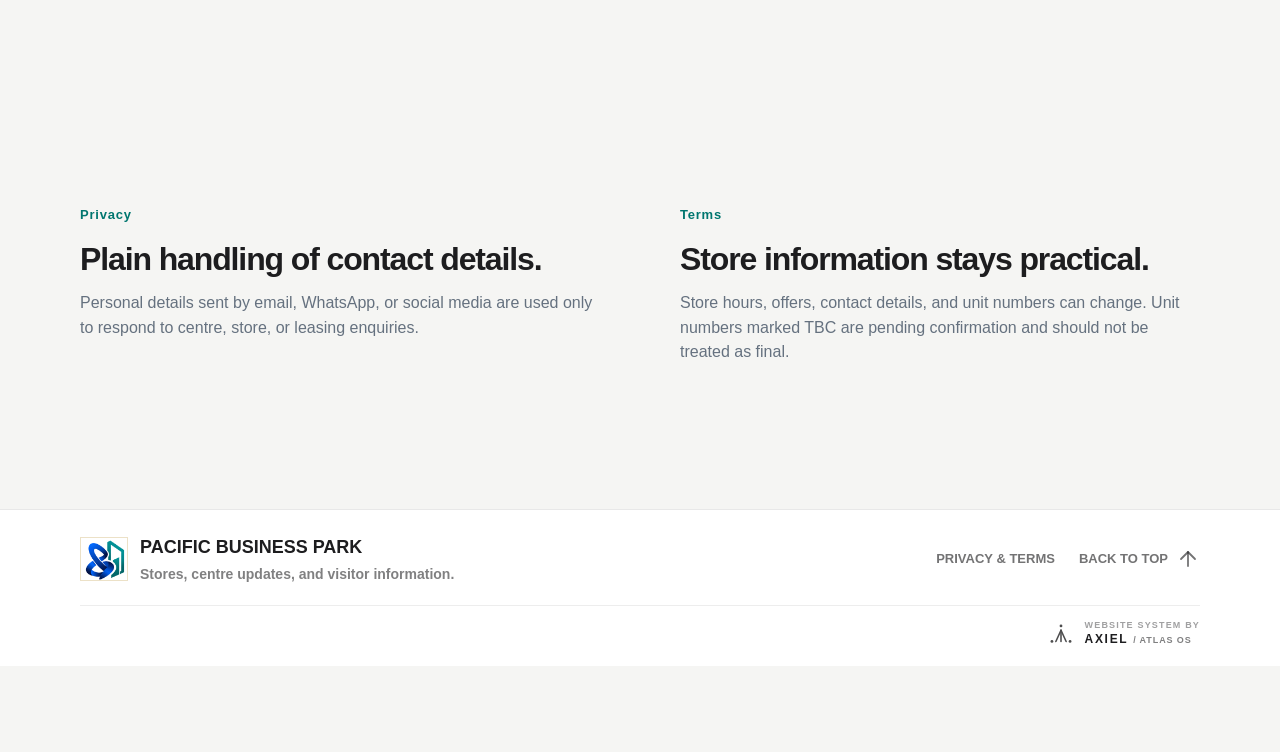
==== commit 352f40d5: "Publish cohesive Roadhouse park experience" ====
--- a/index.html
+++ b/index.html
@@ -6,10 +6,10 @@
     <meta name="theme-color" content="#050505" />
     <meta name="color-scheme" content="light" />
     <meta name="apple-mobile-web-app-title" content="Pacific Park" />
-    <title>Pacific Business Park | Stores, Events & Shopping in Cape Town</title>
+    <title>Pacific Business Park | Stores & Shopping in Cape Town</title>
     <meta
       name="description"
-      content="Pacific Business Park in Cape Town. Explore stores, events, trading hours, and visitor information."
+      content="Pacific Business Park in Cape Town. Explore stores, food, centre updates, and visitor information."
     />
     <link rel="canonical" href="https://pacificbusinesspark.co.za/" />
     <link rel="icon" type="image/x-icon" href="assets/favicon/favicon.ico" />
@@ -22,10 +22,10 @@
     <link rel="manifest" href="site.webmanifest" />
     <meta property="og:type" content="website" />
     <meta property="og:site_name" content="Pacific Business Park" />
-    <meta property="og:title" content="Pacific Business Park | Stores, Events & Shopping in Cape Town" />
+    <meta property="og:title" content="Pacific Business Park | Stores & Shopping in Cape Town" />
     <meta
       property="og:description"
-      content="Pacific Business Park in Cape Town. Explore stores, events, trading hours, and visitor information."
+      content="Pacific Business Park in Cape Town. Explore stores, food, centre updates, and visitor information."
     />
     <meta property="og:image" content="https://pacificbusinesspark.co.za/images/og-image.jpg" />
     <meta property="og:image:width" content="1200" />
@@ -34,10 +34,10 @@
     <meta property="og:url" content="https://pacificbusinesspark.co.za/" />
     <meta property="og:locale" content="en_ZA" />
     <meta name="twitter:card" content="summary_large_image" />
-    <meta name="twitter:title" content="Pacific Business Park | Stores, Events & Shopping in Cape Town" />
+    <meta name="twitter:title" content="Pacific Business Park | Stores & Shopping in Cape Town" />
     <meta
       name="twitter:description"
-      content="Pacific Business Park in Cape Town. Explore stores, events, trading hours, and visitor information."
+      content="Pacific Business Park in Cape Town. Explore stores, food, centre updates, and visitor information."
     />
     <meta name="twitter:image" content="https://pacificbusinesspark.co.za/images/og-image.jpg" />
     <meta name="twitter:image:alt" content="Pacific Business Park in Cape Town" />
@@ -75,11 +75,11 @@
       }
     </script>
 
-    <link rel="stylesheet" href="styles.css?v=20260924-6" />
+    <link rel="stylesheet" href="styles.css?v=20260924-7" />
     <script src="assets/event-config.js"></script>
     <script src="assets/stores-data.js"></script>
     <script src="vendor/lucide.min.js" defer></script>
-    <script src="app.js?v=20260924-6" defer></script>
+    <script src="app.js?v=20260924-7" defer></script>
     <script src="storefront-integration.js" defer></script>
   </head>
   <body>
@@ -93,7 +93,8 @@
 
       <nav class="desktop-nav" aria-label="Primary navigation">
         <a href="#today">Shops</a>
-        <a href="#events" data-event-link>What’s On</a>
+        <a href="#social">Updates</a>
+        <a href="#events" data-event-link hidden>What’s On</a>
         <a href="#visit">Visit</a>
         <a class="marketplace-link" href="#roadhouse-preview" data-open-roadhouse aria-controls="roadhouse-preview" aria-expanded="false">
           <span>Pacific Roadhouse</span>
@@ -110,7 +111,8 @@
 
     <nav class="mobile-nav" id="mobile-nav" aria-label="Mobile navigation">
       <a href="#today"><span>Shops</span><i data-lucide="arrow-up-right"></i></a>
-      <a href="#events" data-event-link><span>What’s On</span><i data-lucide="arrow-up-right"></i></a>
+      <a href="#social"><span>Updates</span><i data-lucide="arrow-up-right"></i></a>
+      <a href="#events" data-event-link hidden><span>What’s On</span><i data-lucide="arrow-up-right"></i></a>
       <a href="#visit"><span>Visit</span><i data-lucide="arrow-up-right"></i></a>
       <a href="#roadhouse-preview" data-open-roadhouse aria-controls="roadhouse-preview" aria-expanded="false"><span>Pacific Roadhouse</span><i data-lucide="arrow-down-right"></i></a>
     </nav>
@@ -124,9 +126,9 @@
         <i data-lucide="store"></i>
         <span>Directory</span>
       </a>
-      <a class="dock-action" href="#events" data-event-link aria-label="View events">
-        <i data-lucide="calendar-days"></i>
-        <span>Events</span>
+      <a class="dock-action" href="#social" aria-label="View centre updates">
+        <i data-lucide="megaphone"></i>
+        <span>Updates</span>
       </a>
       <a class="dock-action" href="https://www.google.com/maps/search/?api=1&query=1E+Jakes+Gerwel+Drive,+Cape+Town" target="_blank" rel="noopener noreferrer" aria-label="Open map">
         <i data-lucide="map-pin"></i>
@@ -143,10 +145,6 @@
         <div class="hero-site-render" aria-hidden="true"></div>
         <canvas id="hero-canvas" aria-hidden="true"></canvas>
         <div class="texture-screen" aria-hidden="true"></div>
-        <picture class="event-takeover-artwork" aria-hidden="true">
-          <source id="event-takeover-artwork-mobile" media="(max-width: 700px)" srcset="images/events/spring-market-scene-mobile-v2.webp" />
-          <img id="event-takeover-artwork" src="images/events/spring-market-scene-v2.webp" alt="" width="1672" height="941" decoding="async" />
-        </picture>
         <div class="hero-shell">
           <div class="hero-grid">
             <div class="hero-copy hero-copy-default" data-reveal>
@@ -167,33 +165,10 @@
                   <span>Browse shops</span>
                   <i data-lucide="arrow-down-right"></i>
                 </a>
-                <a class="button button-ghost" href="#events" data-event-link>
-                  <i data-lucide="calendar-days"></i>
-                  <span>What's on</span>
+                <a class="button button-ghost" href="#social">
+                  <i data-lucide="megaphone"></i>
+                  <span>Centre updates</span>
                 </a>
-              </div>
-            </div>
-            <div class="event-takeover" aria-labelledby="event-takeover-title">
-              <div class="event-takeover-brand">
-                <img src="images/pacific-business-park-logo-cutout.webp" alt="Pacific Business Park" width="1254" height="1254" />
-                <span id="event-takeover-venue">Pacific Business Park</span>
-              </div>
-              <p class="event-takeover-kicker">This weekend at the park</p>
-              <h1 id="event-takeover-title"><span>Spring</span><span>Market</span></h1>
-              <p class="event-takeover-intro" id="event-takeover-description">Great food, local vendors, shopping, live entertainment, and good vibes for the whole community.</p>
-              <div class="event-takeover-facts">
-                <span><i data-lucide="calendar-days"></i><strong id="event-takeover-date">Saturday, 29 August 2026</strong></span>
-                <span><i data-lucide="clock-3"></i><strong id="event-takeover-time">9am–9pm</strong></span>
-                <span><i data-lucide="ticket-check"></i><strong id="event-takeover-admission">Free admission</strong></span>
-              </div>
-              <div class="event-countdown" aria-live="polite">
-                <span class="event-countdown-label">Market opens in</span>
-                <strong id="event-countdown">21h 00m</strong>
-                <small>Automatic event mode</small>
-              </div>
-              <div class="event-takeover-actions">
-                <a class="button event-primary-action" href="#events"><span>See event details</span><i data-lucide="arrow-down-right"></i></a>
-                <a class="button event-secondary-action" id="event-takeover-directions" href="https://www.google.com/maps/search/?api=1&amp;query=1E+Jakes+Gerwel+Drive,+Cape+Town" target="_blank" rel="noopener noreferrer"><i data-lucide="map-pin"></i><span>Get directions</span></a>
               </div>
             </div>
           </div>
@@ -210,12 +185,12 @@
           <span>23 stores trading</span><b></b>
           <span>25 retail units</span><b></b>
           <span>Food, grocery, beauty, home, services</span><b></b>
-          <span>Events and centre activations</span><b></b>
+          <span>Roadhouse menu preview</span><b></b>
           <span>1E Jakes Gerwel Drive</span><b></b>
           <span aria-hidden="true">23 stores trading</span><b aria-hidden="true"></b>
           <span aria-hidden="true">25 retail units</span><b aria-hidden="true"></b>
           <span aria-hidden="true">Food, grocery, beauty, home, services</span><b aria-hidden="true"></b>
-          <span aria-hidden="true">Events and centre activations</span><b aria-hidden="true"></b>
+          <span aria-hidden="true">Roadhouse menu preview</span><b aria-hidden="true"></b>
           <span aria-hidden="true">1E Jakes Gerwel Drive</span><b aria-hidden="true"></b>
         </div>
       </section>
@@ -293,14 +268,15 @@
             </div>
           </div>
 
-          <article class="roadhouse-feature" data-reveal aria-labelledby="roadhouse-feature-title">
+          <div class="roadhouse-residency" data-reveal>
+          <article class="roadhouse-feature" aria-labelledby="roadhouse-feature-title">
             <div class="roadhouse-feature-word" aria-hidden="true">ROADHOUSE</div>
             <div class="roadhouse-feature-copy">
-              <p class="roadhouse-feature-eyebrow">Inside Pacific Business Park</p>
+              <p class="roadhouse-feature-eyebrow">A food stop inside the park</p>
               <h3 id="roadhouse-feature-title">Pacific<br />Roadhouse</h3>
-              <p>Step into the animated cafeteria preview, explore each craving, and see the matching illustrative menu without leaving the park.</p>
+              <p>Open the counter, choose a craving, and explore the animated menu while staying inside Pacific Business Park.</p>
               <button class="button roadhouse-preview-toggle" type="button" data-open-roadhouse aria-controls="roadhouse-preview" aria-expanded="false">
-                <span>Open menu preview</span>
+                <span>Step inside Roadhouse</span>
                 <i data-lucide="arrow-down-right"></i>
               </button>
               <small>Preview menu and photography are illustrative.</small>
@@ -314,16 +290,18 @@
           <section class="roadhouse-preview-panel" id="roadhouse-preview" aria-labelledby="roadhouse-preview-title" hidden>
             <div class="roadhouse-preview-header">
               <div>
-                <p class="eyebrow">Pacific Roadhouse</p>
-                <h3 id="roadhouse-preview-title" tabindex="-1">Choose a craving.</h3>
+                <p class="eyebrow">Pacific Business Park <span aria-hidden="true">/</span> Pacific Roadhouse</p>
+                <h3 id="roadhouse-preview-title" tabindex="-1">The Roadhouse counter.</h3>
               </div>
               <div class="roadhouse-preview-actions">
-                <a href="roadhouse/">Open full view <i data-lucide="arrow-up-right"></i></a>
-                <button type="button" data-close-roadhouse aria-label="Close Roadhouse menu preview"><i data-lucide="x"></i></button>
+                <button type="button" data-close-roadhouse aria-label="Close Roadhouse menu preview">
+                  <span>Back to the park</span><i data-lucide="x"></i>
+                </button>
               </div>
             </div>
             <iframe title="Pacific Roadhouse animated menu preview" data-src="roadhouse/?embed=1" loading="lazy"></iframe>
           </section>
+          </div>
 
         </div>
       </section>
@@ -338,12 +316,10 @@
           <source
             id="event-campaign-artwork-mobile"
             media="(max-width: 700px)"
-            srcset="images/events/spring-market-scene-mobile-v2.webp"
           />
           <img
             class="event-campaign-scene"
             id="event-campaign-artwork"
-            src="images/events/spring-market-scene-v2.webp"
             alt=""
             width="1672"
             height="941"
@@ -353,30 +329,30 @@
         </picture>
 
         <div class="section-shell event-campaign-native" data-reveal>
-          <p class="event-campaign-script" id="event-campaign-eyebrow">Welcome to</p>
+          <p class="event-campaign-script" id="event-campaign-eyebrow">At the park</p>
           <p class="event-campaign-venue" id="event-campaign-venue">Pacific Business Park</p>
-          <h2 id="event-campaign-title"><span>Spring</span><span>Market</span></h2>
+          <h2 id="event-campaign-title"><span>Centre</span><span>Event</span></h2>
 
           <p class="event-campaign-description" id="event-campaign-description">
-            Great food, local vendors, shopping, live entertainment, and good vibes for the whole community.
+            Verified event details will appear here when the next activation is announced.
           </p>
 
           <div class="event-campaign-facts" aria-label="Event date, time, and admission">
-            <span><i data-lucide="calendar-days"></i><strong id="event-campaign-date">Saturday, 29 August 2026</strong></span>
-            <span><i data-lucide="clock-3"></i><strong id="event-campaign-time">9am–9pm</strong></span>
-            <span><i data-lucide="ticket-check"></i><strong id="event-campaign-admission">Free admission</strong></span>
+            <span><i data-lucide="calendar-days"></i><strong id="event-campaign-date">Date to be announced</strong></span>
+            <span><i data-lucide="clock-3"></i><strong id="event-campaign-time">Time to be announced</strong></span>
+            <span><i data-lucide="ticket-check"></i><strong id="event-campaign-admission">Details to be announced</strong></span>
           </div>
 
           <p class="event-campaign-note" id="event-campaign-note">
-            All Pacific Business Park shops will be open until 9pm.
+            Follow the official centre channels for current announcements.
           </p>
 
           <div class="event-campaign-actions">
             <a id="event-campaign-directions" href="https://www.google.com/maps/search/?api=1&amp;query=1E+Jakes+Gerwel+Drive,+Cape+Town" target="_blank" rel="noopener noreferrer">
               <i data-lucide="map-pin"></i><span>Get directions</span>
             </a>
-            <a id="event-campaign-instagram" href="https://www.instagram.com/pacific_business_park/p/DcbFGfVNT3Q/" target="_blank" rel="noopener noreferrer">
-              <i data-lucide="instagram"></i><span>Original post</span>
+            <a id="event-campaign-instagram" href="https://www.instagram.com/pacific_business_park/" target="_blank" rel="noopener noreferrer">
+              <i data-lucide="instagram"></i><span>Centre updates</span>
             </a>
           </div>
         </div>
@@ -388,7 +364,7 @@
             <p class="eyebrow">Follow along</p>
             <h2>Centre updates from the feed.</h2>
             <p>
-              Store announcements, events, and quick centre updates run through the live social channels.
+              Current store announcements and quick centre updates run through the official social channels.
             </p>
           </div>
 
@@ -463,7 +439,7 @@
             <p class="eyebrow">Privacy</p>
             <h2>Plain handling of contact details.</h2>
             <p>
-              Personal details sent by email, WhatsApp, or social media are used only to respond to centre, store, event, or leasing enquiries.
+              Personal details sent by email, WhatsApp, or social media are used only to respond to centre, store, or leasing enquiries.
             </p>
           </article>
           <article data-reveal>
@@ -485,7 +461,7 @@
           </span>
           <span class="footer-brand-copy">
             <strong>Pacific Business Park</strong>
-            <span>Stores, events, and visitor information.</span>
+            <span>Stores, centre updates, and visitor information.</span>
           </span>
         </div>
         <nav class="footer-links" aria-label="Footer links">
--- a/styles.css
+++ b/styles.css
@@ -6747,7 +6747,7 @@
   }
 }
 
-/* Web-native Spring Market scene: campaign art frames real, responsive content. */
+/* Reusable web-native event scene: configured campaign art frames responsive content. */
 .event-campaign-section {
   position: relative;
   isolation: isolate;
@@ -8428,17 +8428,6 @@
   border-top: 1px solid color-mix(in srgb, var(--event-ink) 12%, transparent);
 }
 
-body.event-mode main > section:not(.hero):not(.events-section)::before {
-  content: '';
-  position: absolute;
-  inset: 0;
-  pointer-events: none;
-  opacity: .075;
-  background-image: url('images/events/spring-market-scene-v2.webp');
-  background-position: center;
-  background-size: cover;
-}
-
 body.event-mode :is(.featured-stores-section, .today-section, .social-section, .visit-section, .legal-section) > * {
   position: relative;
   z-index: 1;
@@ -8568,70 +8557,12 @@
   display: none !important;
 }
 
-body.event-mode .special-ticket,
-body.event-mode .special-ticket:hover,
-body.event-mode .special-ticket:focus-visible,
-body.event-mode .special-ticket.active {
-  color: var(--event-ink);
-  border-color: color-mix(in srgb, var(--event-ink) 16%, transparent);
-  background: color-mix(in srgb, var(--event-background) 68%, white 32%);
-  box-shadow: none;
-}
-
-body.event-mode .special-ticket::before {
-  background: linear-gradient(180deg, var(--event-accent), var(--event-highlight), var(--event-secondary));
-}
-
-body.event-mode .special-ticket.active {
-  border-color: var(--event-accent);
-  background: color-mix(in srgb, var(--event-highlight) 22%, white 78%);
-  box-shadow: inset 0 -3px 0 var(--event-accent);
-}
-
-body.event-mode .special-ticket.active .ticket-number {
-  color: #fff;
-  background: var(--event-accent);
-}
-
-body.event-mode .special-stage {
-  color: var(--event-ink);
-  border-color: color-mix(in srgb, var(--event-ink) 18%, transparent);
-  background:
-    radial-gradient(circle at 84% 18%, color-mix(in srgb, var(--event-highlight) 34%, transparent), transparent 15rem),
-    radial-gradient(circle at 18% 82%, color-mix(in srgb, var(--event-secondary) 18%, transparent), transparent 16rem),
-    color-mix(in srgb, var(--event-background) 62%, white 38%);
-  box-shadow: 0 24px 52px color-mix(in srgb, var(--event-ink) 10%, transparent), 10px 10px 0 color-mix(in srgb, var(--event-highlight) 32%, transparent);
-}
-
-body.event-mode .special-stage::before {
-  border-color: color-mix(in srgb, var(--event-secondary) 44%, transparent);
-}
-
-body.event-mode .special-stage::after {
-  opacity: .05;
-}
-
-body.event-mode .special-stage :is(.stage-meta, h3, p, .stage-bottom strong) {
-  color: var(--event-ink);
-}
-
-body.event-mode .special-stage h3,
-body.event-mode .stage-bottom strong {
-  color: var(--event-accent);
-}
-
-
-body.event-mode .special-stage .button-dark {
-  color: #fff;
-  border-color: var(--event-accent);
-  background: var(--event-accent);
-}
-
-body.event-mode .heat-meter {
-  background: color-mix(in srgb, var(--event-ink) 12%, transparent);
-}
-
-/* Pacific Roadhouse now lives inside the park, replacing the Fresh Food Run feature. */
+/* Pacific Roadhouse residency inside the parent park experience. */
+.roadhouse-residency {
+  grid-column: 1 / -1;
+  min-width: 0;
+}
+
 .roadhouse-feature {
   position: relative;
   grid-column: 1 / -1;
@@ -8644,6 +8575,10 @@
     radial-gradient(circle at 69% 48%, rgba(126, 42, 73, 0.88), transparent 31%),
     radial-gradient(circle at 48% 52%, #4b172b 0, #2a0b16 48%, #13060c 100%);
   box-shadow: 0 28px 70px rgba(29, 29, 31, 0.16);
+}
+
+.roadhouse-feature.is-previewing {
+  display: none;
 }
 
 .roadhouse-feature::before {
@@ -8756,7 +8691,7 @@
 }
 
 .roadhouse-preview-panel {
-  grid-column: 1 / -1;
+  scroll-margin-top: calc(var(--header-height) + 20px);
   overflow: hidden;
   color: #f3efe2;
   border-radius: 24px;
@@ -8814,13 +8749,19 @@
 }
 
 .roadhouse-preview-actions button {
-  width: 48px;
+  width: auto;
   height: 48px;
-  display: grid;
-  place-items: center;
+  display: inline-flex;
+  align-items: center;
+  justify-content: center;
+  gap: 10px;
+  padding: 0 10px 0 18px;
   color: #172018;
-  border-radius: 50%;
+  border-radius: 999px;
   background: #f3efe2;
+  font: inherit;
+  font-size: 13px;
+  font-weight: 800;
 }
 
 .roadhouse-preview-actions button svg {
@@ -8835,6 +8776,16 @@
   background: #2a0b16;
 }
 
+.quick-dock {
+  transition: opacity 180ms ease, transform 220ms ease;
+}
+
+body.roadhouse-open .quick-dock {
+  opacity: 0;
+  pointer-events: none;
+  transform: translate(-50%, 18px);
+}
+
 @media (max-width: 800px) {
   .roadhouse-feature {
     min-height: 720px;
@@ -8868,6 +8819,21 @@
     padding: 20px;
   }
 
+  .roadhouse-preview-header > div:first-child {
+    min-width: 0;
+    padding-right: 8px;
+  }
+
+  .roadhouse-preview-actions button {
+    width: 48px;
+    padding: 0;
+    border-radius: 50%;
+  }
+
+  .roadhouse-preview-actions button span {
+    display: none;
+  }
+
   .roadhouse-preview-actions a {
     display: none;
   }
@@ -8878,7 +8844,3 @@
     transition: none;
   }
 }
-
-body.event-mode .heat-meter span {
-  background: linear-gradient(90deg, var(--event-highlight), var(--event-accent), var(--event-secondary));
-}
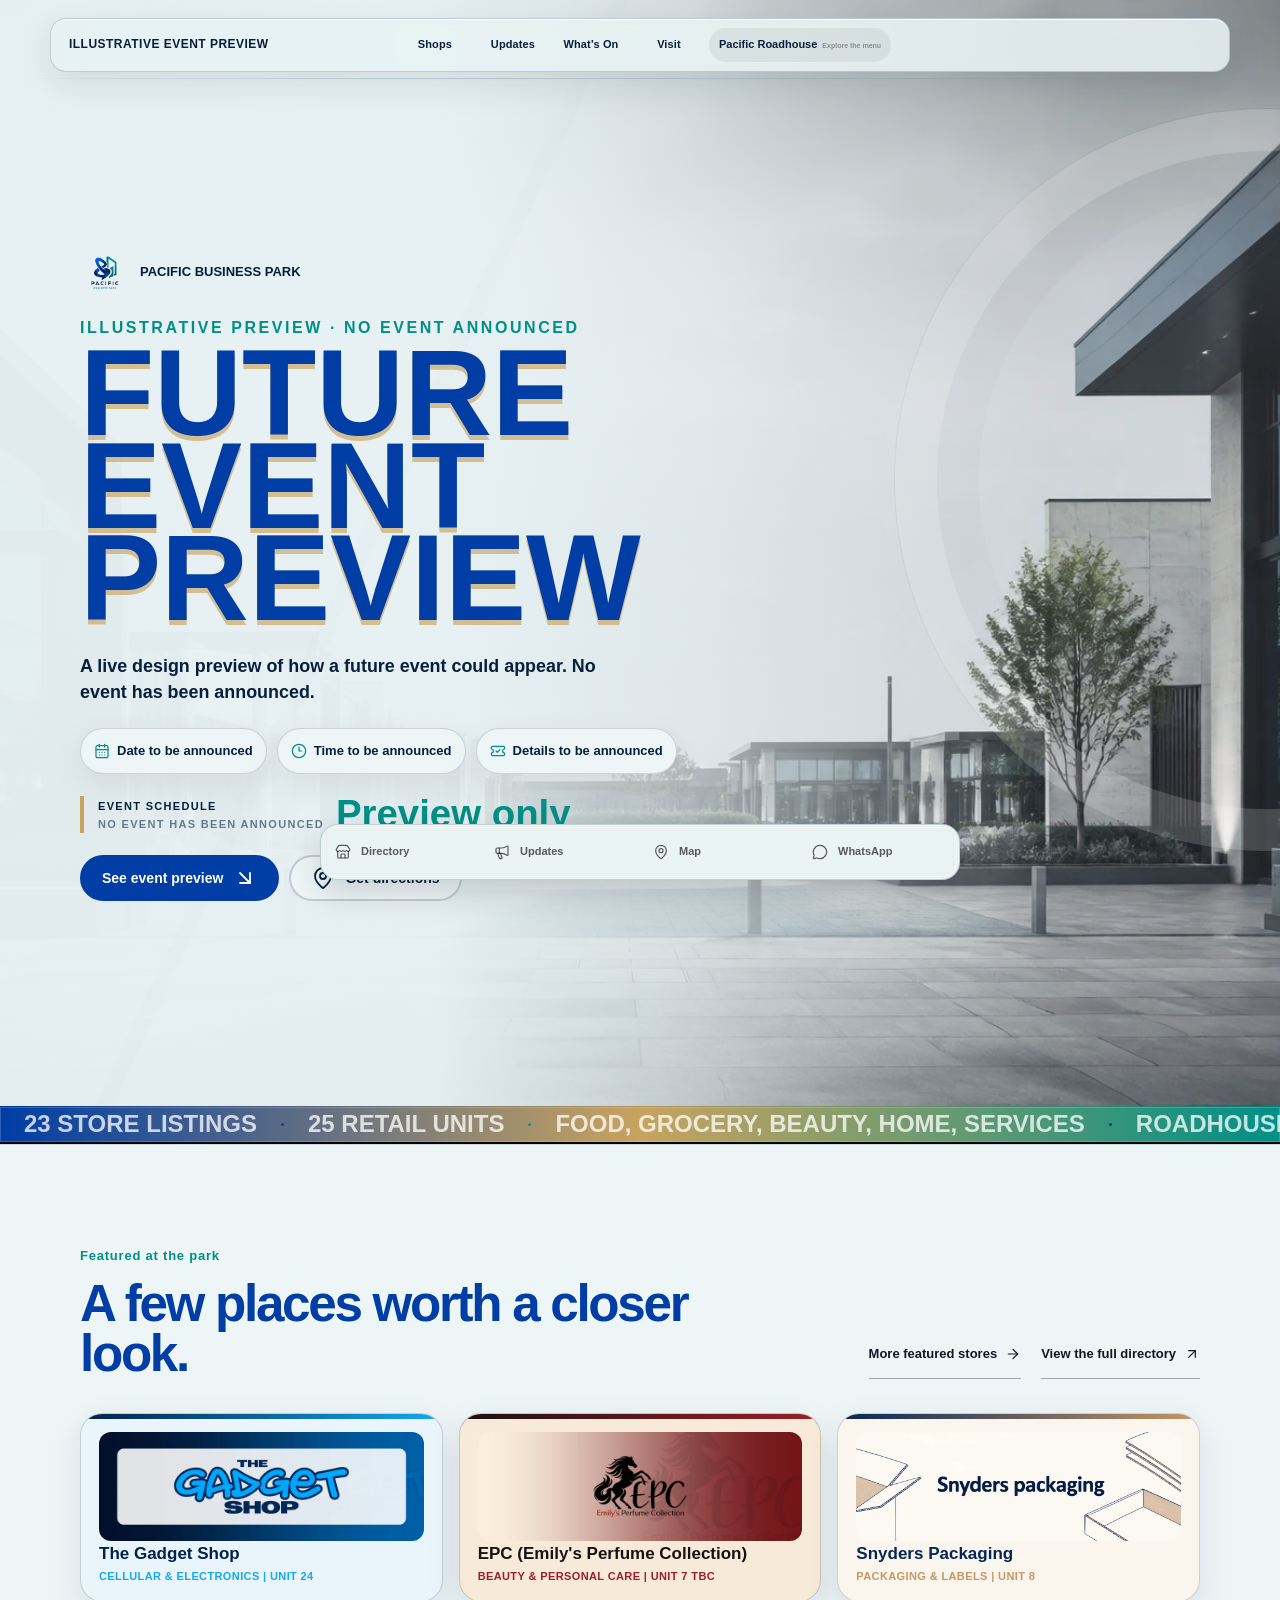
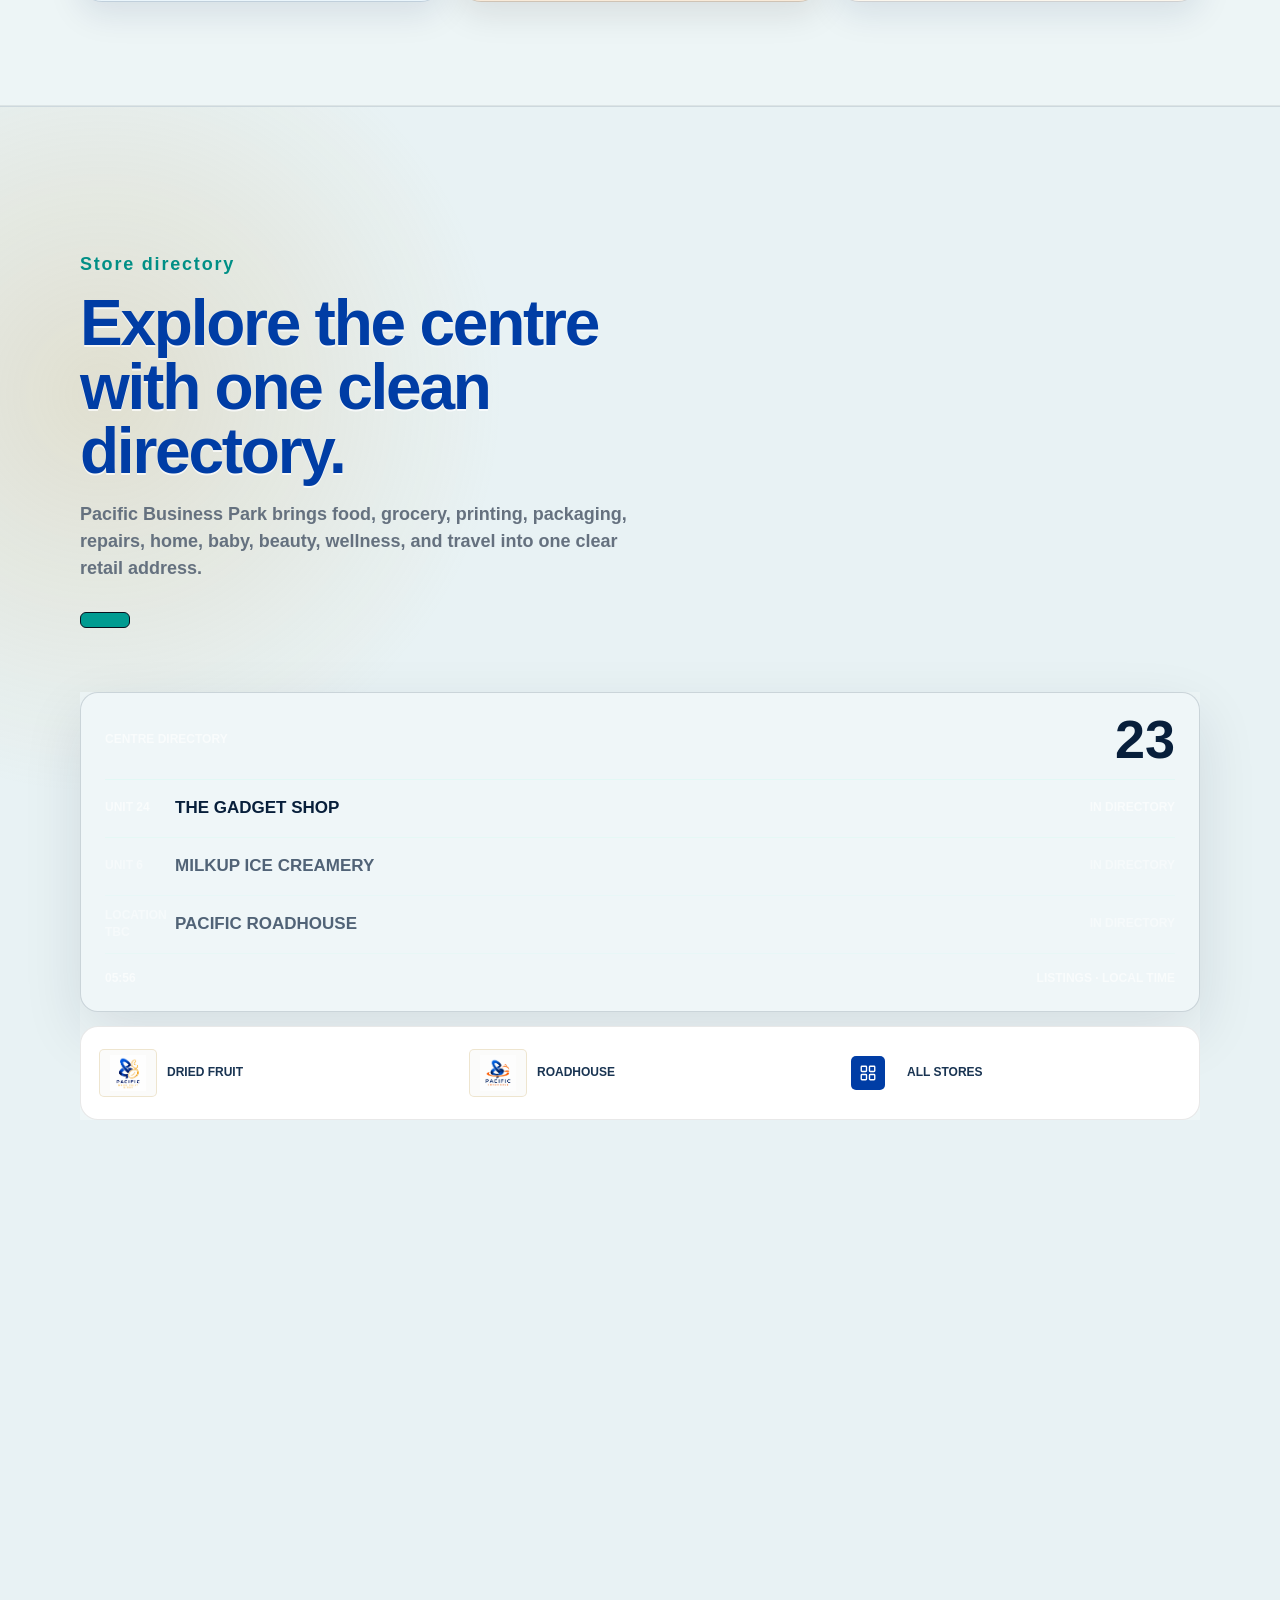
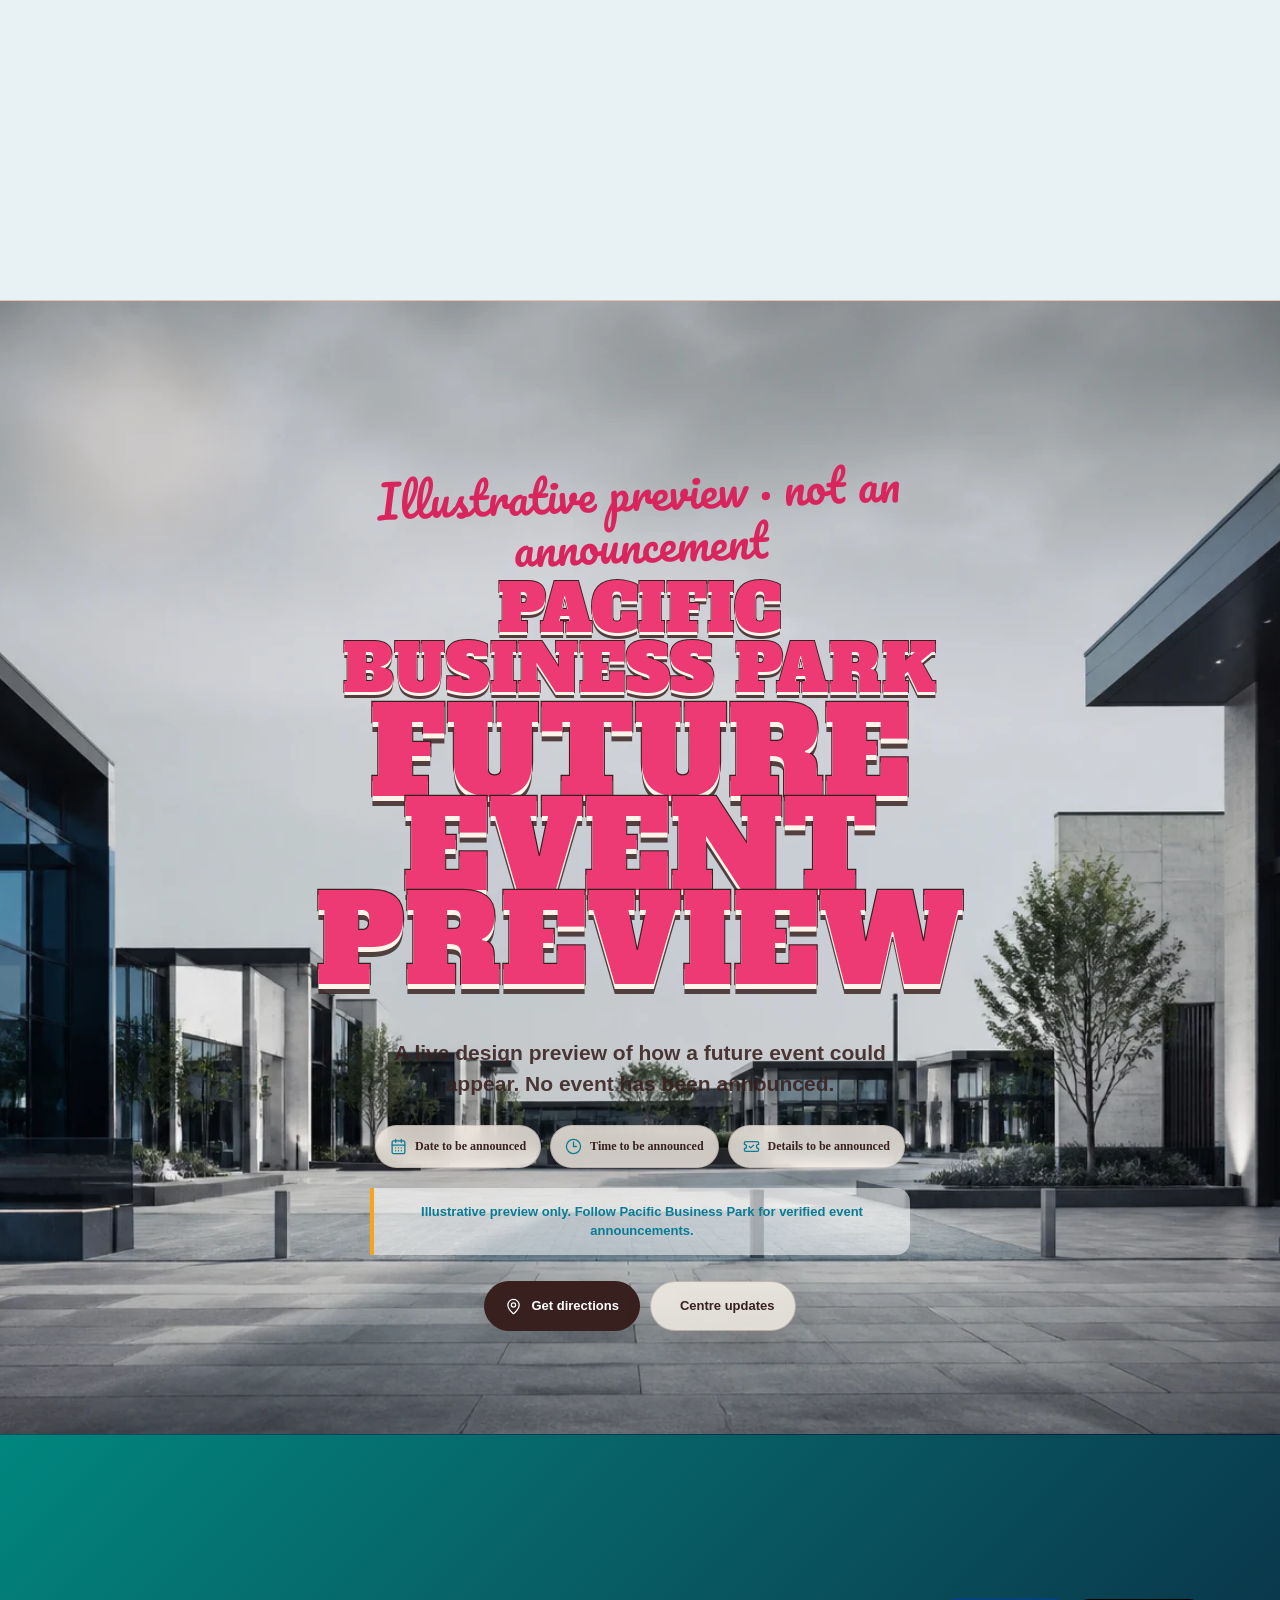
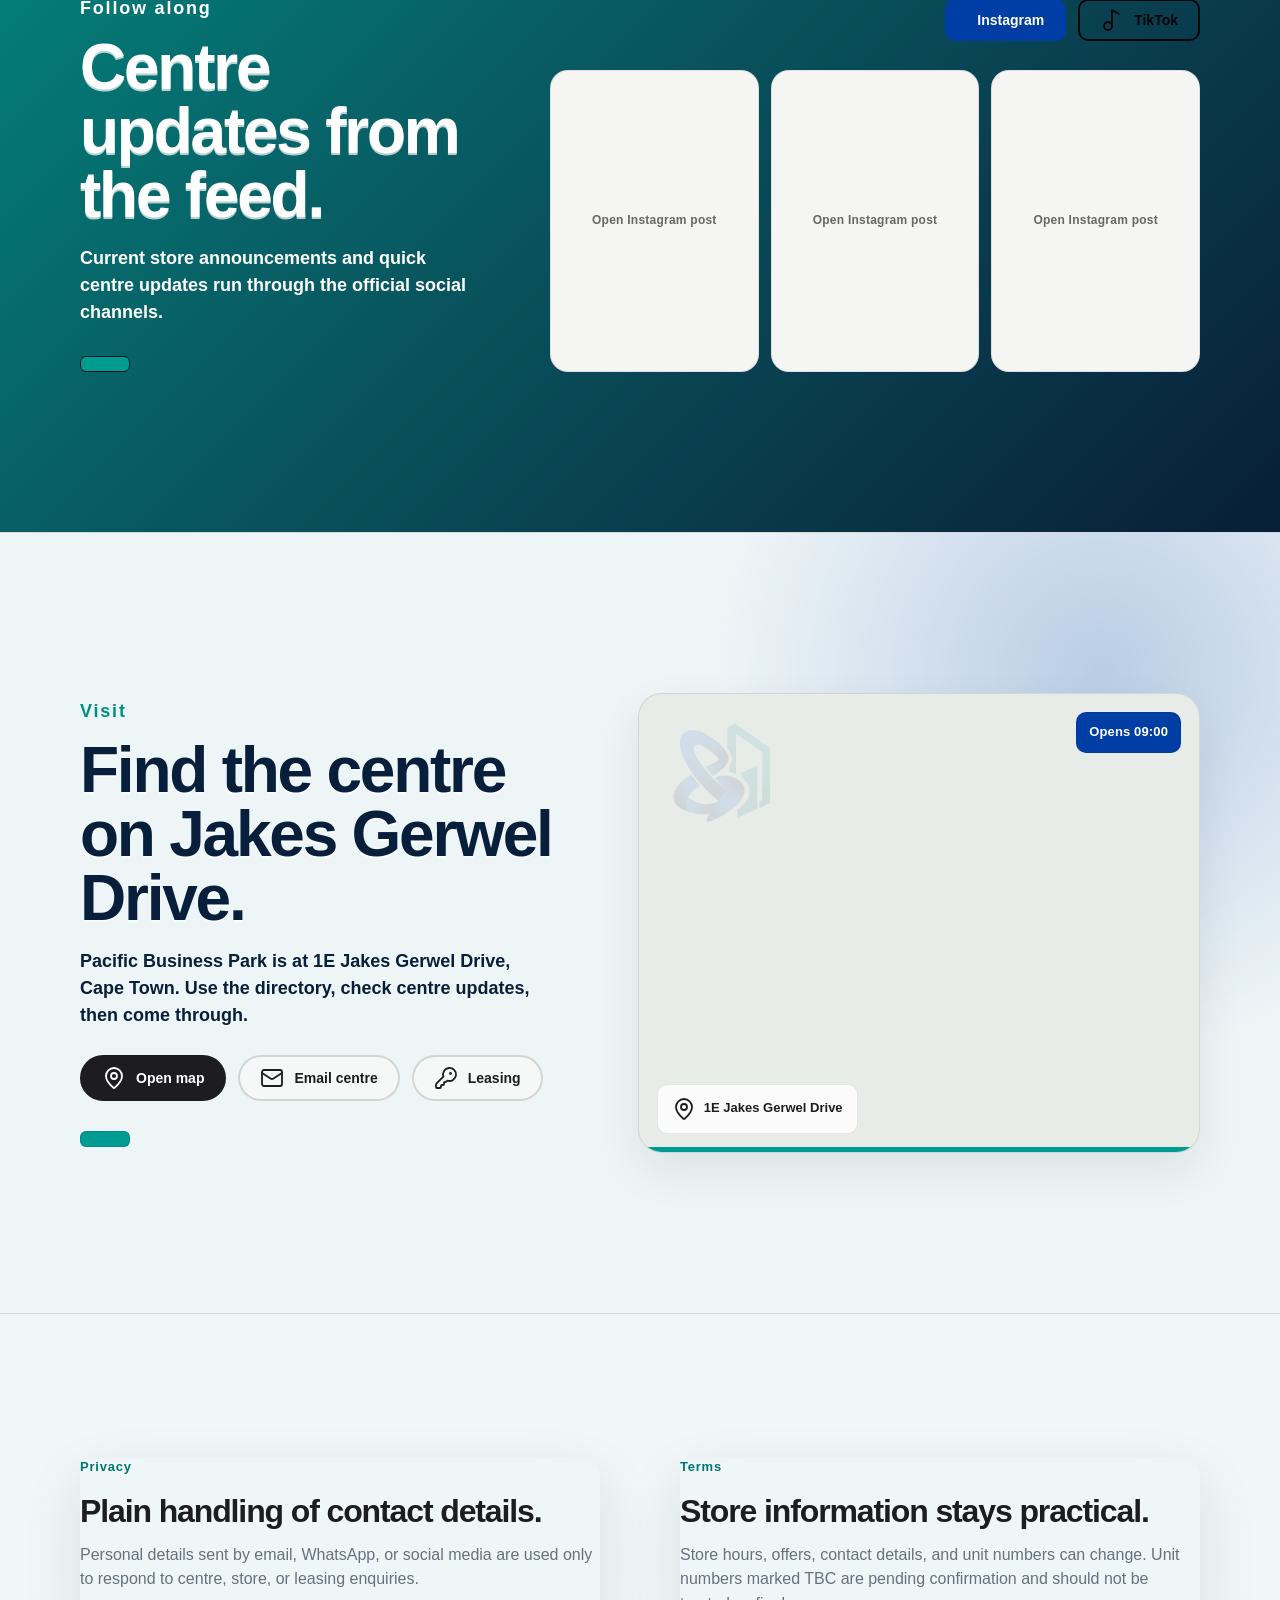
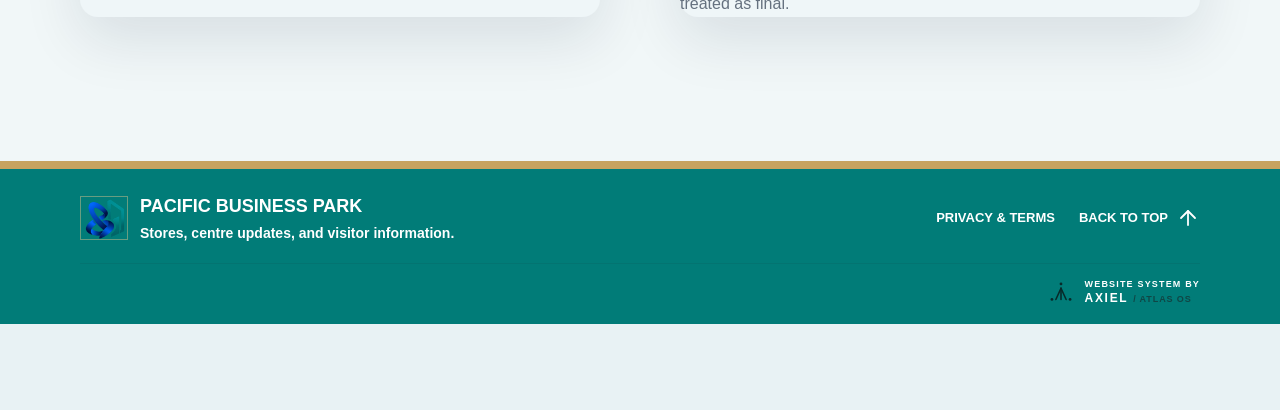
==== commit 3e7e896d: "Publish Roadhouse refinement and future event preview" ====
--- a/index.html
+++ b/index.html
@@ -75,11 +75,11 @@
       }
     </script>
 
-    <link rel="stylesheet" href="styles.css?v=20260924-7" />
-    <script src="assets/event-config.js"></script>
-    <script src="assets/stores-data.js"></script>
+    <link rel="stylesheet" href="styles.css?v=20260925-3" />
+    <script src="assets/event-config.js?v=20260925-3"></script>
+    <script src="assets/stores-data.js?v=20260925-3"></script>
     <script src="vendor/lucide.min.js" defer></script>
-    <script src="app.js?v=20260924-7" defer></script>
+    <script src="app.js?v=20260925-3" defer></script>
     <script src="storefront-integration.js" defer></script>
   </head>
   <body>
@@ -145,6 +145,10 @@
         <div class="hero-site-render" aria-hidden="true"></div>
         <canvas id="hero-canvas" aria-hidden="true"></canvas>
         <div class="texture-screen" aria-hidden="true"></div>
+        <picture class="event-takeover-artwork" aria-hidden="true">
+          <source id="event-takeover-artwork-mobile" media="(max-width: 700px)" />
+          <img id="event-takeover-artwork" alt="" width="1672" height="941" decoding="async" />
+        </picture>
         <div class="hero-shell">
           <div class="hero-grid">
             <div class="hero-copy hero-copy-default" data-reveal>
@@ -171,6 +175,29 @@
                 </a>
               </div>
             </div>
+            <div class="event-takeover" aria-labelledby="event-takeover-title">
+              <div class="event-takeover-brand">
+                <img src="images/pacific-business-park-logo-cutout.webp" alt="Pacific Business Park" width="1254" height="1254" />
+                <span id="event-takeover-venue">Pacific Business Park</span>
+              </div>
+          <p class="event-takeover-kicker">Illustrative preview · no event announced</p>
+              <h1 id="event-takeover-title"><span>Centre</span><span>event</span></h1>
+              <p class="event-takeover-intro" id="event-takeover-description">Event details will appear here when a verified campaign is scheduled.</p>
+              <div class="event-takeover-facts">
+                <span><i data-lucide="calendar-days"></i><strong id="event-takeover-date">Date to be announced</strong></span>
+                <span><i data-lucide="clock-3"></i><strong id="event-takeover-time">Time to be announced</strong></span>
+                <span><i data-lucide="ticket-check"></i><strong id="event-takeover-admission">Details to be announced</strong></span>
+              </div>
+              <div class="event-countdown" aria-live="polite">
+                <span class="event-countdown-label">Event starts in</span>
+                <strong id="event-countdown">--</strong>
+                <small>Campaign schedule</small>
+              </div>
+              <div class="event-takeover-actions">
+                <a class="button event-primary-action" href="#events"><span>See event details</span><i data-lucide="arrow-down-right"></i></a>
+                <a class="button event-secondary-action" id="event-takeover-directions" href="https://www.google.com/maps/search/?api=1&amp;query=1E+Jakes+Gerwel+Drive,+Cape+Town" target="_blank" rel="noopener noreferrer"><i data-lucide="map-pin"></i><span>Get directions</span></a>
+              </div>
+            </div>
           </div>
         </div>
 
@@ -182,12 +209,12 @@
 
       <section class="ticker-band" aria-label="Fast moving highlights">
         <div class="ticker-track">
-          <span>23 stores trading</span><b></b>
+          <span>23 store listings</span><b></b>
           <span>25 retail units</span><b></b>
           <span>Food, grocery, beauty, home, services</span><b></b>
           <span>Roadhouse menu preview</span><b></b>
           <span>1E Jakes Gerwel Drive</span><b></b>
-          <span aria-hidden="true">23 stores trading</span><b aria-hidden="true"></b>
+          <span aria-hidden="true">23 store listings</span><b aria-hidden="true"></b>
           <span aria-hidden="true">25 retail units</span><b aria-hidden="true"></b>
           <span aria-hidden="true">Food, grocery, beauty, home, services</span><b aria-hidden="true"></b>
           <span aria-hidden="true">Roadhouse menu preview</span><b aria-hidden="true"></b>
@@ -202,15 +229,21 @@
               <p class="eyebrow">Featured at the park</p>
               <h2 id="featured-stores-title">A few places worth a closer look.</h2>
             </div>
-            <a href="#directory-drawer" data-open-directory>
-              <span>View the full directory</span>
-              <i data-lucide="arrow-up-right"></i>
-            </a>
+            <div class="featured-stores-actions">
+              <button class="featured-stores-next" id="featured-stores-next" type="button" aria-controls="featured-stores-grid">
+                <span>More featured stores</span>
+                <i data-lucide="arrow-right"></i>
+              </button>
+              <a href="#directory-drawer" data-open-directory>
+                <span>View the full directory</span>
+                <i data-lucide="arrow-up-right"></i>
+              </a>
+            </div>
           </div>
           <div
             class="featured-stores-grid"
             id="featured-stores-grid"
-            aria-label="Rotating featured stores"
+            aria-label="Featured stores"
           ></div>
         </div>
       </section>
@@ -226,7 +259,7 @@
           </div>
 
           <div class="utility-strip" data-reveal>
-            <aside class="counter-board" aria-label="Live centre board">
+            <aside class="counter-board" aria-label="Centre directory highlights">
               <div class="board-header">
                 <span>Centre directory</span>
                 <strong id="calling-number">PBP</strong>
@@ -234,21 +267,21 @@
               <div class="order-row">
                 <span>Unit 24</span>
                 <strong>The Gadget Shop</strong>
-                <em>Open</em>
+                <em>In directory</em>
               </div>
               <div class="order-row muted">
                 <span>Unit 6</span>
                 <strong>MilkUp Ice Creamery</strong>
-                <em>Open</em>
+                <em>In directory</em>
               </div>
               <div class="order-row muted">
-                <span>Unit 19</span>
+                <span>Location TBC</span>
                 <strong>Pacific Roadhouse</strong>
-                <em>Open</em>
+                <em>In directory</em>
               </div>
               <div class="board-footer">
                 <span id="live-clock">--:--</span>
-                <span>Directory live</span>
+                <span>Listings · local time</span>
               </div>
             </aside>
 
@@ -272,9 +305,9 @@
           <article class="roadhouse-feature" aria-labelledby="roadhouse-feature-title">
             <div class="roadhouse-feature-word" aria-hidden="true">ROADHOUSE</div>
             <div class="roadhouse-feature-copy">
-              <p class="roadhouse-feature-eyebrow">A food stop inside the park</p>
+              <p class="roadhouse-feature-eyebrow">Pacific Business Park · cafeteria</p>
               <h3 id="roadhouse-feature-title">Pacific<br />Roadhouse</h3>
-              <p>Open the counter, choose a craving, and explore the animated menu while staying inside Pacific Business Park.</p>
+              <p>The park’s only place to get a meal. Step into its cafeteria counter and explore one of the Pacific family’s own food spots.</p>
               <button class="button roadhouse-preview-toggle" type="button" data-open-roadhouse aria-controls="roadhouse-preview" aria-expanded="false">
                 <span>Step inside Roadhouse</span>
                 <i data-lucide="arrow-down-right"></i>
@@ -508,7 +541,10 @@
           <div class="alpha-filter" id="alpha-filter" role="group" aria-label="Filter by first letter"></div>
         </div>
 
-        <p class="directory-results" id="directory-results">Loading stores.</p>
+        <div class="directory-result-tools">
+          <p class="directory-results" id="directory-results" role="status" aria-live="polite" aria-atomic="true">Loading stores.</p>
+          <button class="directory-clear-filters" id="clear-directory-filters" type="button" hidden>Clear filters</button>
+        </div>
         <div class="directory-grid" id="directory-grid"></div>
       </div>
     </section>
--- a/styles.css
+++ b/styles.css
@@ -8375,6 +8375,80 @@
   min-height: 100svh;
 }
 
+body.event-mode .event-countdown {
+  display: grid;
+}
+
+.featured-stores-actions {
+  display: flex;
+  flex: 0 0 auto;
+  align-items: center;
+  gap: 20px;
+}
+
+.featured-stores-actions > a,
+.featured-stores-next {
+  display: inline-flex;
+  align-items: center;
+  gap: 8px;
+  min-height: 44px;
+  padding: 0 0 5px;
+  color: var(--ink);
+  border: 0;
+  border-bottom: 1px solid rgba(16, 23, 37, 0.35);
+  background: transparent;
+  font: inherit;
+  font-size: 13px;
+  font-weight: 700;
+  text-decoration: none;
+  cursor: pointer;
+}
+
+.featured-stores-actions svg {
+  width: 16px;
+  height: 16px;
+}
+
+.featured-stores-actions > a:hover,
+.featured-stores-actions > a:focus-visible,
+.featured-stores-next:hover,
+.featured-stores-next:focus-visible {
+  color: var(--oxide-teal);
+  border-bottom-color: currentColor;
+}
+
+.directory-result-tools {
+  display: flex;
+  align-items: center;
+  justify-content: space-between;
+  gap: 16px;
+  min-height: 36px;
+}
+
+.directory-clear-filters {
+  min-height: 40px;
+  padding: 0 13px;
+  color: #1d1d1f;
+  border: 1px solid rgba(29, 29, 31, 0.2);
+  border-radius: 8px;
+  background: #fff;
+  font: inherit;
+  font-size: 12px;
+  font-weight: 700;
+  cursor: pointer;
+}
+
+.directory-clear-filters[hidden] {
+  display: none;
+}
+
+@media (max-width: 760px) {
+  .featured-stores-actions {
+    flex-wrap: wrap;
+    gap: 12px 20px;
+  }
+}
+
 body.event-mode .event-takeover-intro,
 body.event-mode .event-takeover-kicker {
   color: var(--event-ink);
@@ -8566,13 +8640,14 @@
 .roadhouse-feature {
   position: relative;
   grid-column: 1 / -1;
-  min-height: 620px;
+  min-height: 540px;
   overflow: hidden;
   isolation: isolate;
   color: #f3efe2;
   border-radius: 24px;
   background:
-    radial-gradient(circle at 69% 48%, rgba(126, 42, 73, 0.88), transparent 31%),
+    radial-gradient(circle at 72% 48%, rgba(10, 77, 191, 0.24), transparent 29%),
+    radial-gradient(circle at 63% 48%, rgba(126, 42, 73, 0.74), transparent 33%),
     radial-gradient(circle at 48% 52%, #4b172b 0, #2a0b16 48%, #13060c 100%);
   box-shadow: 0 28px 70px rgba(29, 29, 31, 0.16);
 }
@@ -8601,7 +8676,7 @@
   font-weight: 900;
   line-height: .78;
   letter-spacing: -.06em;
-  opacity: .055;
+  opacity: .035;
   pointer-events: none;
 }
 
@@ -8666,7 +8741,7 @@
 .roadhouse-feature-product {
   position: absolute;
   z-index: 2;
-  inset: 4% 0 0 37%;
+  inset: 4% 0 0 42%;
   pointer-events: none;
 }
 
@@ -8786,6 +8861,25 @@
   transform: translate(-50%, 18px);
 }
 
+@keyframes roadhouse-feature-drift {
+  0%, 100% { transform: translate3d(0, 0, 0) rotate(-.35deg); }
+  50% { transform: translate3d(0, -9px, 0) rotate(.35deg); }
+}
+
+.roadhouse-feature-product img {
+  animation: roadhouse-feature-drift 8s ease-in-out infinite;
+}
+
+.roadhouse-feature-eyebrow {
+  color: #b8d4ff;
+}
+
+@media (prefers-reduced-motion: reduce) {
+  .roadhouse-feature-product img {
+    animation: none;
+  }
+}
+
 @media (max-width: 800px) {
   .roadhouse-feature {
     min-height: 720px;
